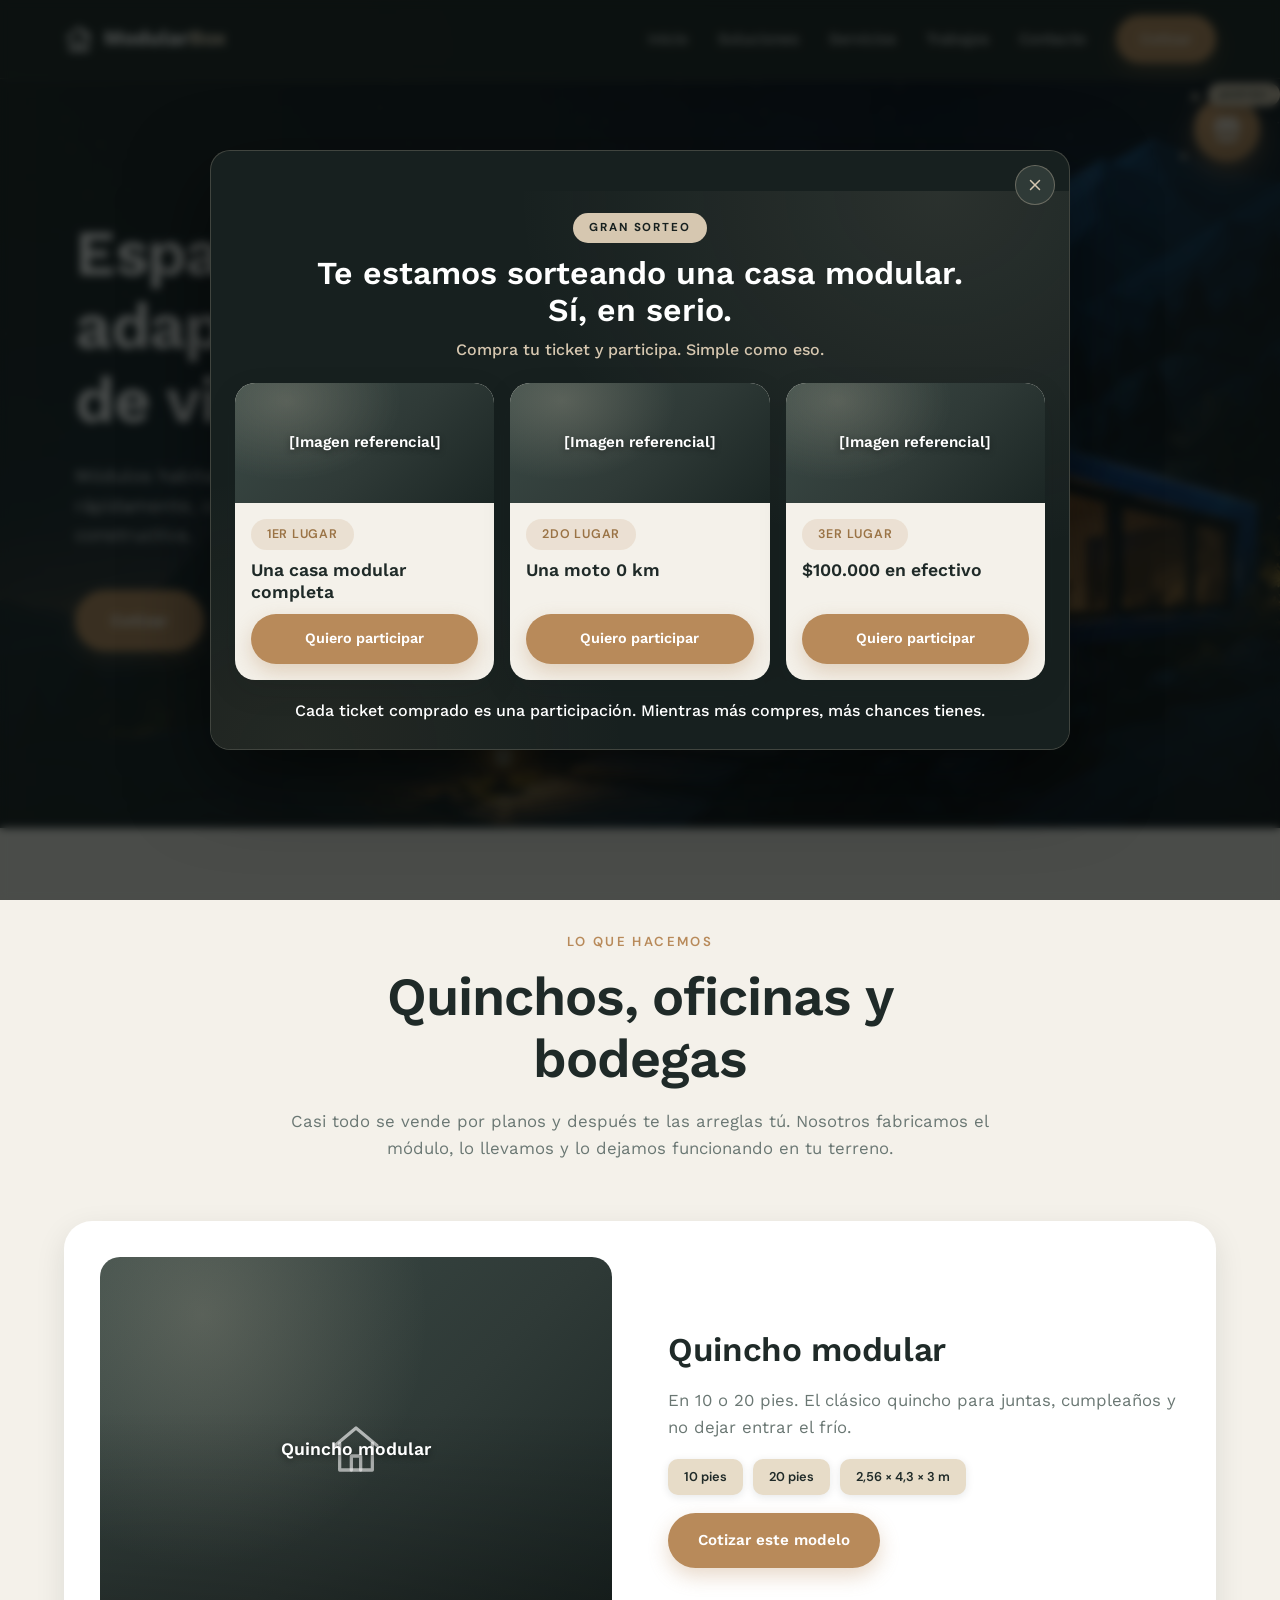
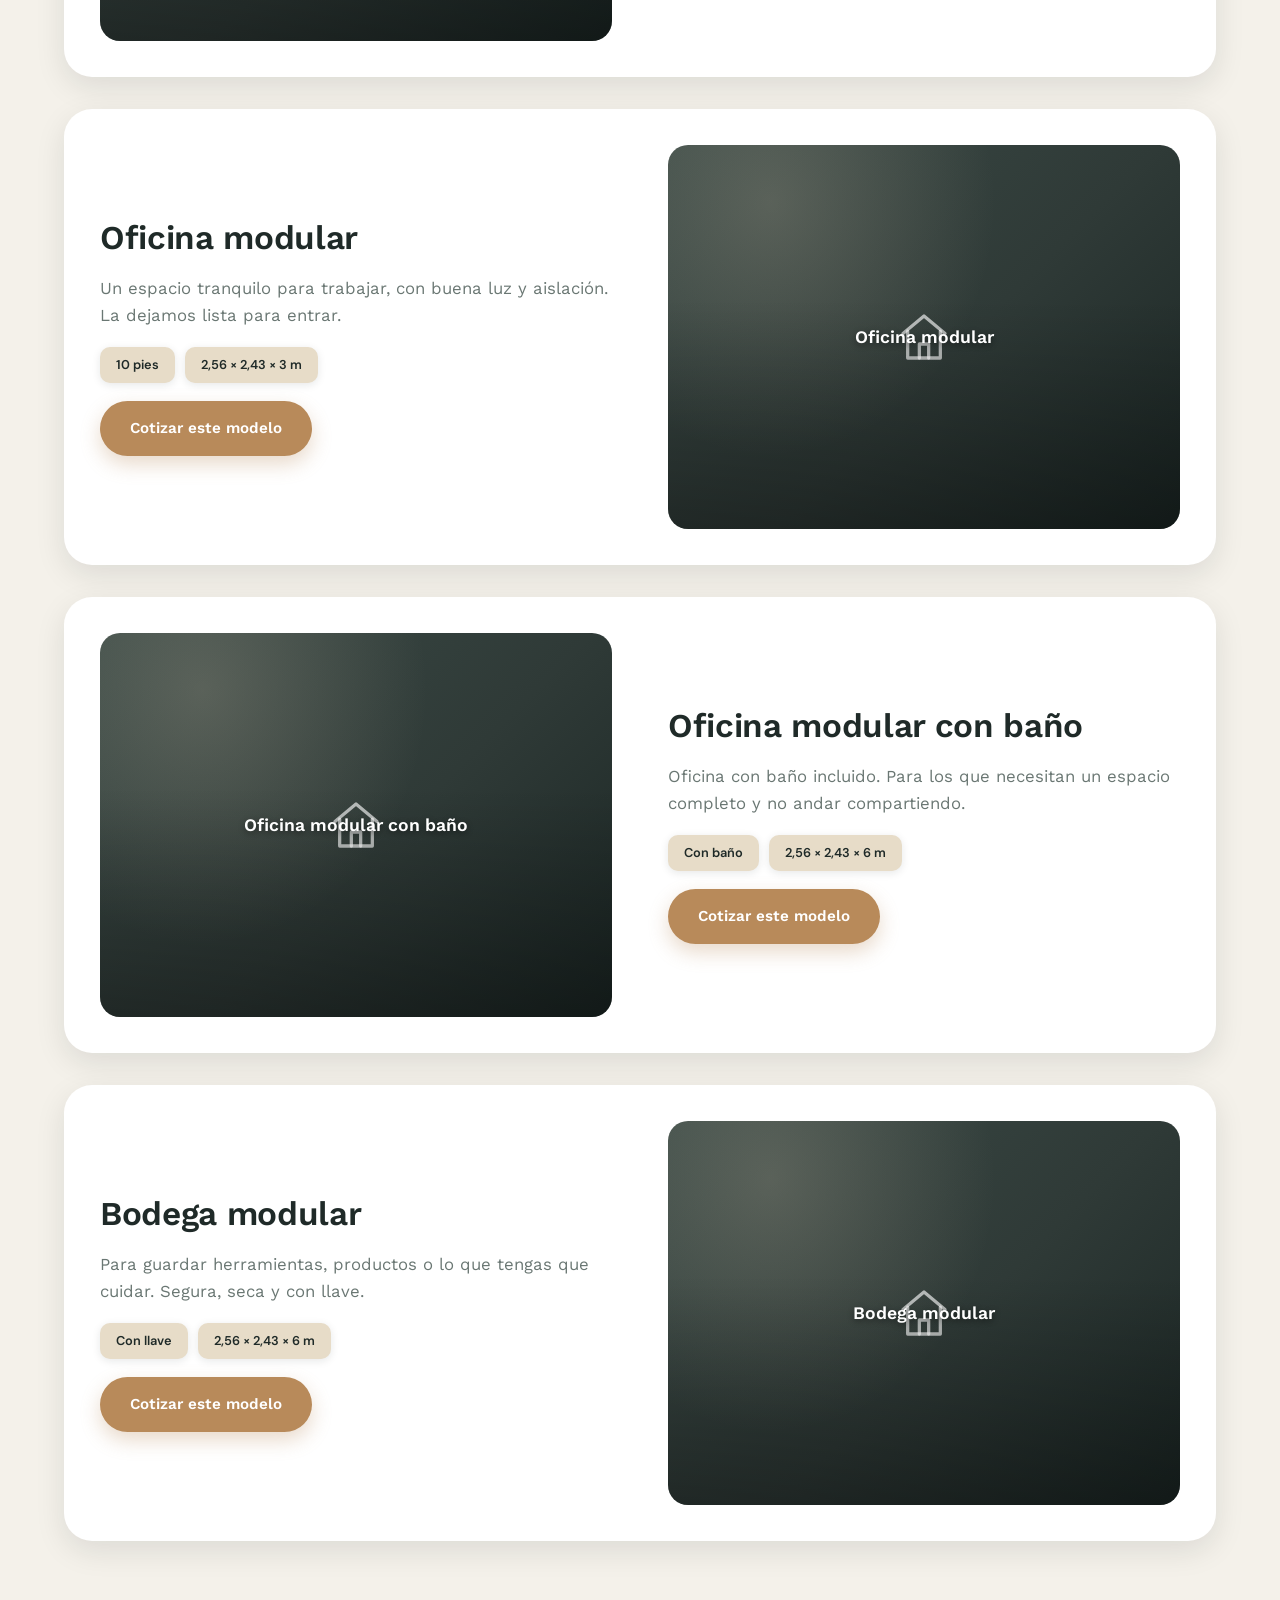
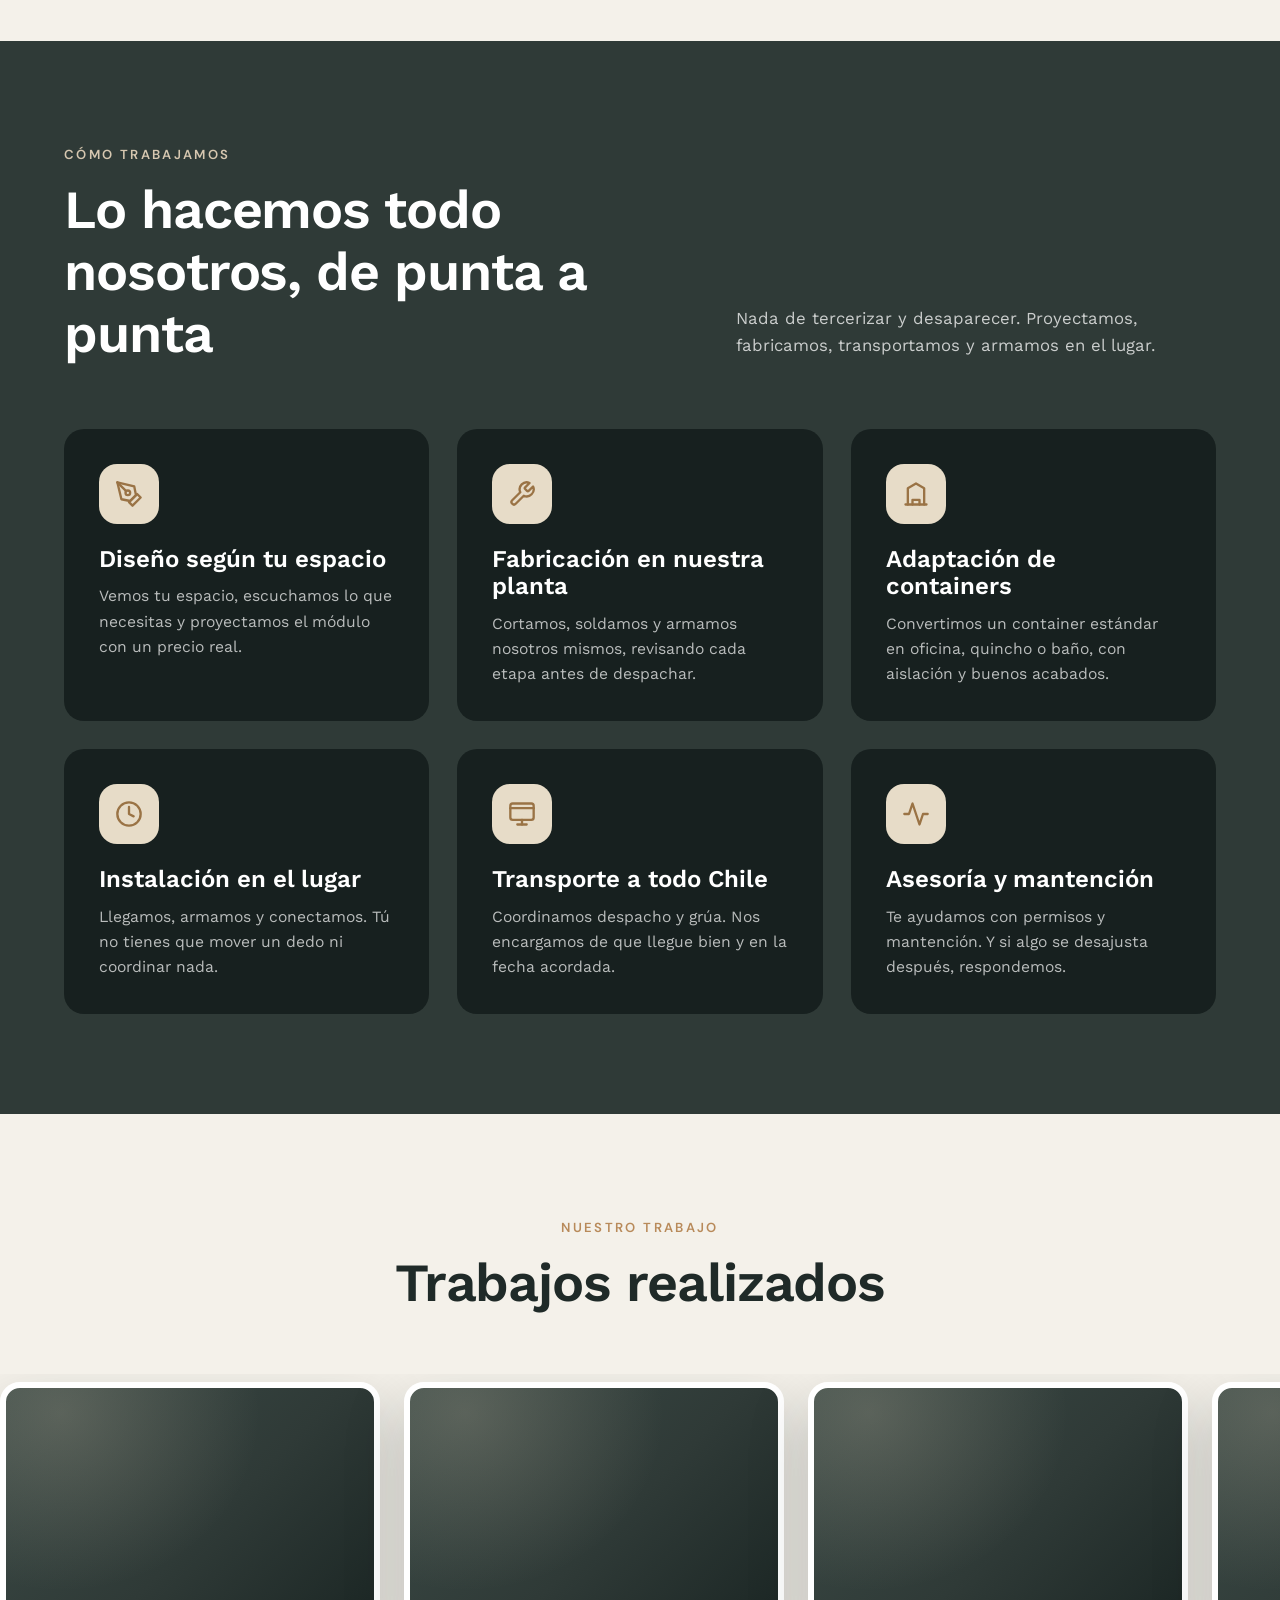
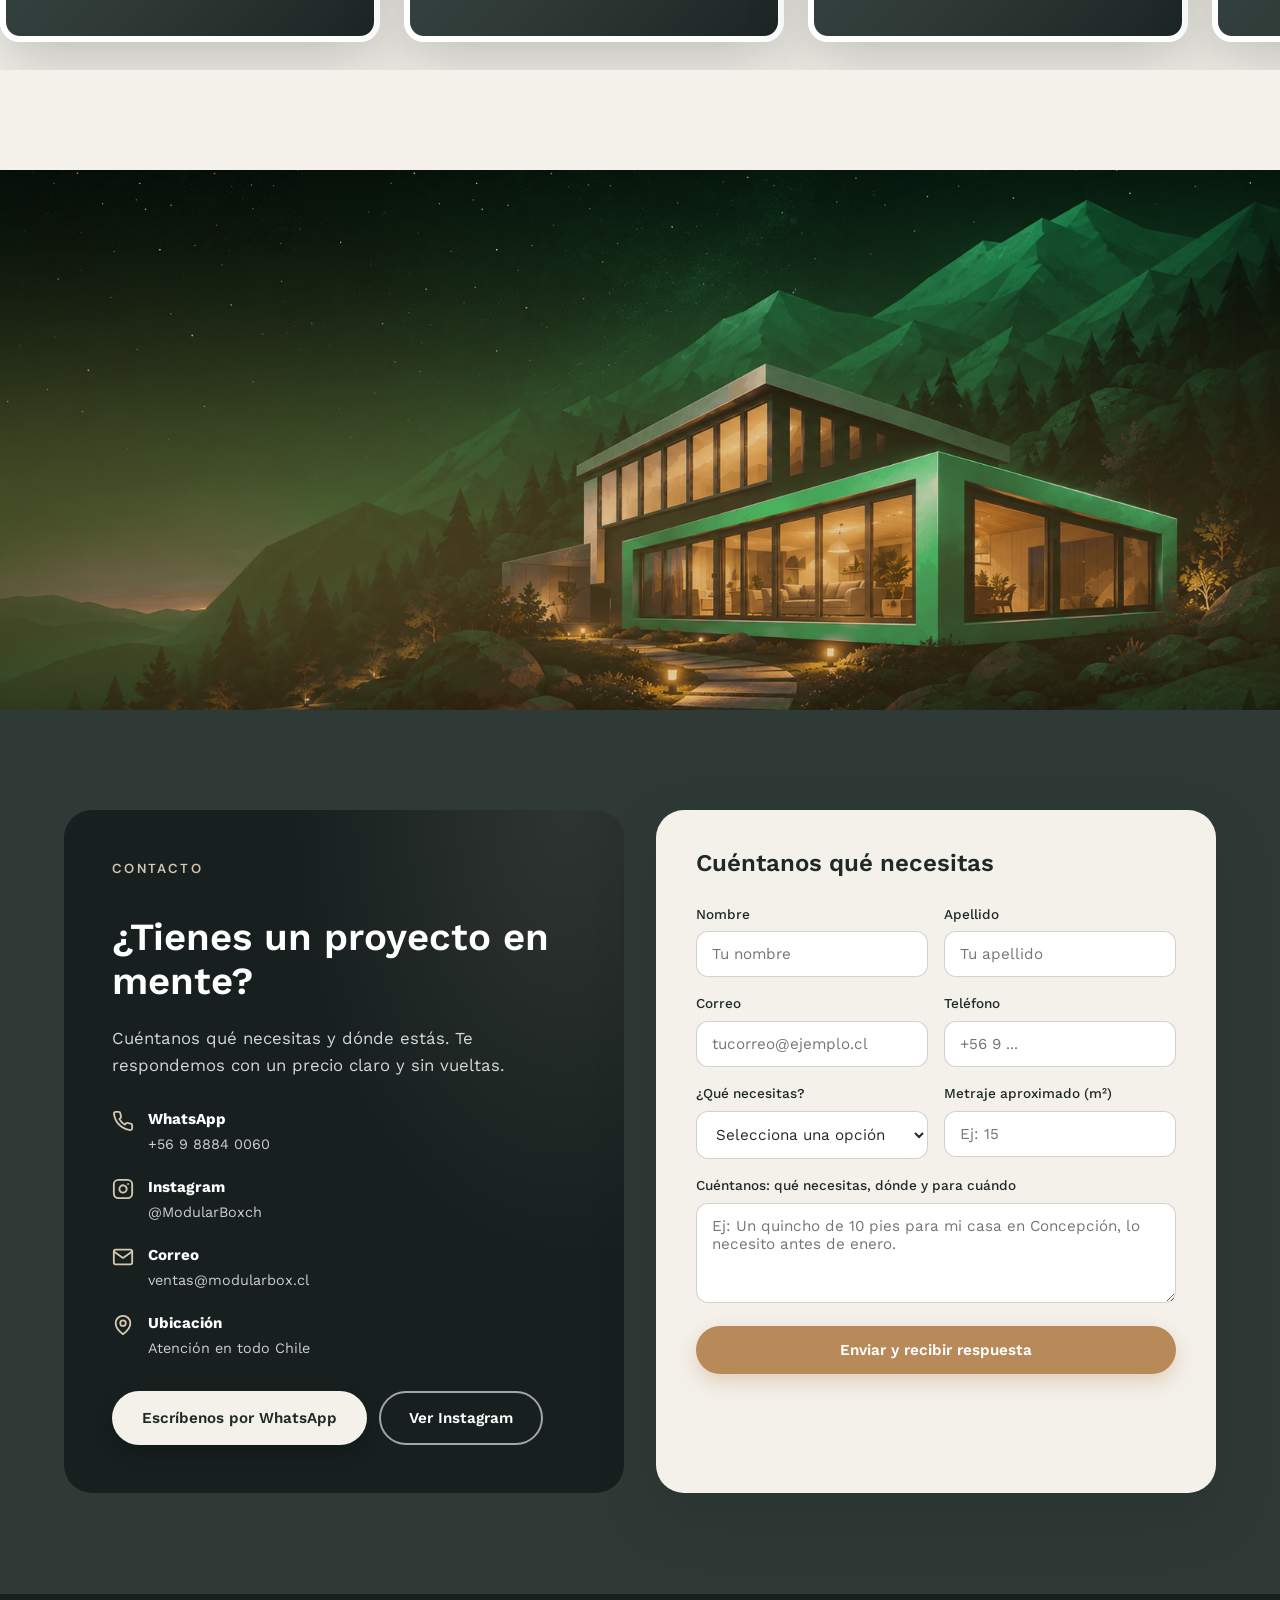
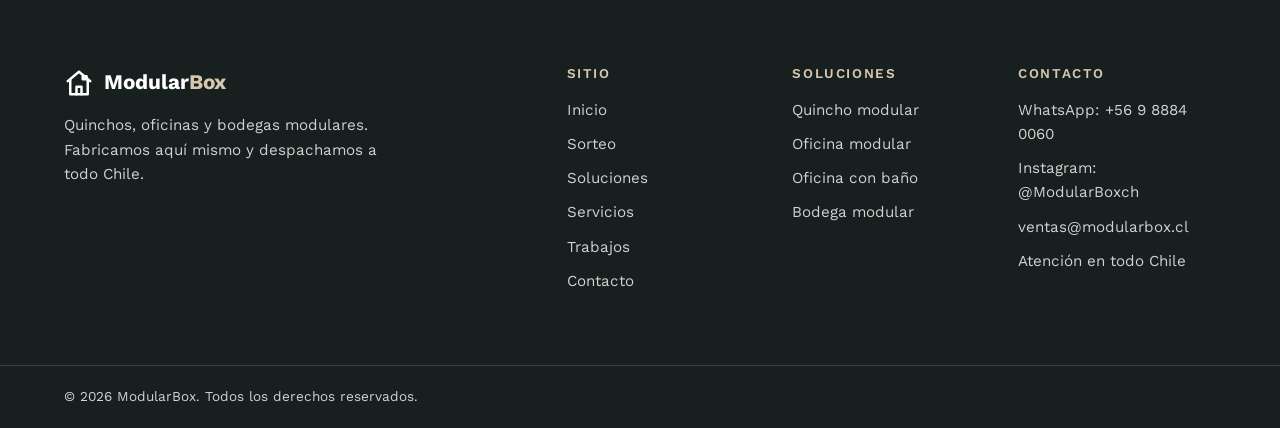
==== index.html @ 07a3d0e4 "Sitio inicial ModularBox: sorteo, cotización y compras con Supabase" ====
<!DOCTYPE html>
<html lang="es">
<head>
  <meta charset="UTF-8" />
  <meta name="viewport" content="width=device-width, initial-scale=1.0" />
  <title>ModularBox | Quinchos, oficinas y containers a tu medida</title>
  <meta name="description" content="Fabricamos quinchos, oficinas, bodegas y containers adaptados en nuestra propia planta. Despacho e instalación en todo Chile. Escríbenos por WhatsApp y te pasamos el precio directo." />
  <meta name="theme-color" content="#17201F" />
  <link rel="preconnect" href="https://fonts.googleapis.com" />
  <link rel="preconnect" href="https://fonts.gstatic.com" crossorigin />
  <link href="https://fonts.googleapis.com/css2?family=Work+Sans:wght@300;400;500;600;700&family=DM+Sans:wght@400;500;600;700&display=swap" rel="stylesheet" />
  <link rel="stylesheet" href="css/styles.css" />
</head>
<body>

  <!-- ===== HEADER ===== -->
  <header class="site-header" id="inicio">
    <div class="container header-inner">
      <a href="#inicio" class="logo">
        <svg class="logo-mark" viewBox="0 0 24 24" fill="none" stroke="currentColor" stroke-width="2" stroke-linecap="round" stroke-linejoin="round" aria-hidden="true">
          <path d="M3 10.5 12 3l9 7.5" />
          <path d="M5 9.5V21h14V9.5" />
          <path d="M10 21v-6h4v6" />
          <rect x="15" y="6.5" width="3" height="2.5" />
        </svg>
        <span>Modular<strong>Box</strong></span>
      </a>

      <nav class="site-nav" id="siteNav" aria-label="Navegación principal">
        <a href="#inicio">Inicio</a>
        <a href="#soluciones">Soluciones</a>
        <a href="#servicios">Servicios</a>
        <a href="#trabajos">Trabajos</a>
        <a href="#contacto">Contacto</a>
        <a href="#contacto" class="btn btn-primary nav-cta">Cotizar</a>
      </nav>

      <button class="nav-toggle" id="navToggle" aria-label="Abrir menú" aria-expanded="false">
        <span></span><span></span><span></span>
      </button>
    </div>
  </header>

  <!-- ===== BURBUJA FLOTANTE DEL SORTEO ===== -->
  <div class="promo-bubble-anim">
    <button type="button" class="promo-bubble promo-open" aria-label="Abrir el sorteo">
      <span class="promo-bubble-halo"></span>
      <span class="promo-bubble-tag">¡SORTEO!</span>
      <svg class="promo-bubble-icon" viewBox="0 0 24 24" fill="none" stroke="currentColor" stroke-width="2" stroke-linecap="round" stroke-linejoin="round" aria-hidden="true">
        <rect x="3" y="8" width="18" height="4" rx="1" />
        <path d="M12 8v13" />
        <path d="M19 12v7a2 2 0 0 1-2 2H7a2 2 0 0 1-2-2v-7" />
        <path d="M7.5 8a2.5 2.5 0 0 1 0-5C11 3 12 8 12 8s1-5 4.5-5a2.5 2.5 0 0 1 0 5" />
      </svg>
      <span class="promo-bubble-spark s1">✦</span>
      <span class="promo-bubble-spark s2">✦</span>
    </button>
  </div>

  <main>

    <!-- ===== HERO ===== -->
    <section class="hero">
      <div class="hero-bg" aria-hidden="true"></div>
      <div class="container hero-content">
        <h1>Espacio que se adapta a tu forma de vivir</h1>
        <p class="hero-sub">Módulos habitacionales diseñados para instalarse rápidamente, con diseño, funcionalidad y calidad constructiva.</p>

        <div class="hero-actions">
          <a href="#contacto" class="btn btn-primary btn-lg">Cotizar</a>
        </div>
      </div>
    </section>

    <!-- ===== PROMOCIÓN (popup) ===== -->
    <div class="promo-modal" id="promoModal" aria-hidden="true">
      <div class="promo-modal-backdrop" data-promo-close></div>
      <div class="promo-modal-box" role="dialog" aria-modal="true" aria-labelledby="promoTitle">
        <button type="button" class="promo-modal-close" id="promoClose" aria-label="Cerrar promoción">
          <svg viewBox="0 0 24 24" fill="none" stroke="currentColor" stroke-width="2" stroke-linecap="round" aria-hidden="true"><path d="M18 6 6 18"/><path d="m6 6 12 12"/></svg>
        </button>

        <section class="promo">
          <div class="container">
            <div class="promo-head">
              <span class="promo-flag">GRAN SORTEO</span>
              <h2 id="promoTitle">Te estamos sorteando una casa modular. Sí, en serio.</h2>
              <p class="promo-text">Compra tu ticket y participa. Simple como eso.</p>
            </div>

            <div class="prize-grid">
              <article class="prize-card">
                <div class="prize-img" data-label="[Imagen referencial]"></div>
                <div class="prize-body">
                  <span class="prize-place">1er Lugar</span>
                  <h3>Una casa modular completa</h3>
                  <a href="participar.html" class="btn btn-primary btn-block">Quiero participar</a>
                </div>
              </article>

              <article class="prize-card">
                <div class="prize-img" data-label="[Imagen referencial]"></div>
                <div class="prize-body">
                  <span class="prize-place">2do Lugar</span>
                  <h3>Una moto 0 km</h3>
                  <a href="participar.html" class="btn btn-primary btn-block">Quiero participar</a>
                </div>
              </article>

              <article class="prize-card">
                <div class="prize-img" data-label="[Imagen referencial]"></div>
                <div class="prize-body">
                  <span class="prize-place">3er Lugar</span>
                  <h3>$100.000 en efectivo</h3>
                  <a href="participar.html" class="btn btn-primary btn-block">Quiero participar</a>
                </div>
              </article>
            </div>

            <div class="promo-cta">
              <p class="promo-note">Cada ticket comprado es una participación. Mientras más compres, más chances tienes.</p>
            </div>
          </div>
        </section>
      </div>
    </div>

    <!-- ===== SOLUCIONES ===== -->
    <section class="section modelos" id="soluciones">
      <div class="container">
        <div class="section-head">
          <span class="section-kicker">Lo que hacemos</span>
          <h2>Quinchos, oficinas y bodegas</h2>
          <p>Casi todo se vende por planos y después te las arreglas tú. Nosotros fabricamos el módulo, lo llevamos y lo dejamos funcionando en tu terreno.</p>
        </div>

        <div class="alt-cards">
          <!-- Solución 1 -->
          <article class="alt-card">
            <div class="alt-card-media ph-img" data-label="Quincho modular"></div>
            <div class="alt-card-body">
              <h3>Quincho modular</h3>
              <p class="alt-card-desc">En 10 o 20 pies. El clásico quincho para juntas, cumpleaños y no dejar entrar el frío.</p>
              <div class="card-labels">
                <span class="pill">10 pies</span>
                <span class="pill">20 pies</span>
                <span class="pill">2,56 × 4,3 × 3 m</span>
              </div>
              <a href="#contacto" class="btn btn-primary">Cotizar este modelo</a>
            </div>
          </article>

          <!-- Solución 2 -->
          <article class="alt-card alt-card-flip">
            <div class="alt-card-media ph-img" data-label="Oficina modular"></div>
            <div class="alt-card-body">
              <h3>Oficina modular</h3>
              <p class="alt-card-desc">Un espacio tranquilo para trabajar, con buena luz y aislación. La dejamos lista para entrar.</p>
              <div class="card-labels">
                <span class="pill">10 pies</span>
                <span class="pill">2,56 × 2,43 × 3 m</span>
              </div>
              <a href="#contacto" class="btn btn-primary">Cotizar este modelo</a>
            </div>
          </article>

          <!-- Solución 3 -->
          <article class="alt-card">
            <div class="alt-card-media ph-img" data-label="Oficina modular con baño"></div>
            <div class="alt-card-body">
              <h3>Oficina modular con baño</h3>
              <p class="alt-card-desc">Oficina con baño incluido. Para los que necesitan un espacio completo y no andar compartiendo.</p>
              <div class="card-labels">
                <span class="pill">Con baño</span>
                <span class="pill">2,56 × 2,43 × 6 m</span>
              </div>
              <a href="#contacto" class="btn btn-primary">Cotizar este modelo</a>
            </div>
          </article>

          <!-- Solución 4 -->
          <article class="alt-card alt-card-flip">
            <div class="alt-card-media ph-img" data-label="Bodega modular"></div>
            <div class="alt-card-body">
              <h3>Bodega modular</h3>
              <p class="alt-card-desc">Para guardar herramientas, productos o lo que tengas que cuidar. Segura, seca y con llave.</p>
              <div class="card-labels">
                <span class="pill">Con llave</span>
                <span class="pill">2,56 × 2,43 × 6 m</span>
              </div>
              <a href="#contacto" class="btn btn-primary">Cotizar este modelo</a>
            </div>
          </article>
        </div>
      </div>
    </section>

    <!-- ===== SERVICIOS ===== -->
    <section class="section servicios" id="servicios">
      <div class="container">
        <div class="section-head split">
          <div>
            <span class="section-kicker">Cómo trabajamos</span>
            <h2>Lo hacemos todo nosotros, de punta a punta</h2>
          </div>
          <p>Nada de tercerizar y desaparecer. Proyectamos, fabricamos, transportamos y armamos en el lugar.</p>
        </div>

        <div class="grid-services">
          <article class="service">
            <div class="service-icon" aria-hidden="true">
              <svg viewBox="0 0 24 24" fill="none" stroke="currentColor" stroke-width="2" stroke-linecap="round" stroke-linejoin="round"><path d="M12 19l7-7 3 3-7 7-3-3z"/><path d="M18 13l-1.5-7.5L2 2l3.5 14.5L13 18l5-5z"/><path d="M2 2l7.586 7.586"/><circle cx="11" cy="11" r="2"/></svg>
            </div>
            <h3>Diseño según tu espacio</h3>
            <p>Vemos tu espacio, escuchamos lo que necesitas y proyectamos el módulo con un precio real.</p>
          </article>

          <article class="service">
            <div class="service-icon" aria-hidden="true">
              <svg viewBox="0 0 24 24" fill="none" stroke="currentColor" stroke-width="2" stroke-linecap="round" stroke-linejoin="round"><path d="M14.7 6.3a1 1 0 0 0 0 1.4l1.6 1.6a1 1 0 0 0 1.4 0l3.77-3.77a6 6 0 0 1-7.94 7.94l-6.91 6.91a2.12 2.12 0 0 1-3-3l6.91-6.91a6 6 0 0 1 7.94-7.94l-3.76 3.76z"/></svg>
            </div>
            <h3>Fabricación en nuestra planta</h3>
            <p>Cortamos, soldamos y armamos nosotros mismos, revisando cada etapa antes de despachar.</p>
          </article>

          <article class="service">
            <div class="service-icon" aria-hidden="true">
              <svg viewBox="0 0 24 24" fill="none" stroke="currentColor" stroke-width="2" stroke-linecap="round" stroke-linejoin="round"><path d="M3 21h18"/><path d="M5 21V7l7-4 7 4v14"/><path d="M9 21v-4h6v4"/></svg>
            </div>
            <h3>Adaptación de containers</h3>
            <p>Convertimos un container estándar en oficina, quincho o baño, con aislación y buenos acabados.</p>
          </article>

          <article class="service">
            <div class="service-icon" aria-hidden="true">
              <svg viewBox="0 0 24 24" fill="none" stroke="currentColor" stroke-width="2" stroke-linecap="round" stroke-linejoin="round"><circle cx="12" cy="12" r="10"/><path d="M12 6v6l4 2"/></svg>
            </div>
            <h3>Instalación en el lugar</h3>
            <p>Llegamos, armamos y conectamos. Tú no tienes que mover un dedo ni coordinar nada.</p>
          </article>

          <article class="service">
            <div class="service-icon" aria-hidden="true">
              <svg viewBox="0 0 24 24" fill="none" stroke="currentColor" stroke-width="2" stroke-linecap="round" stroke-linejoin="round"><rect x="2" y="3" width="20" height="14" rx="2"/><path d="M8 21h8"/><path d="M12 17v4"/><path d="M2 7h20"/></svg>
            </div>
            <h3>Transporte a todo Chile</h3>
            <p>Coordinamos despacho y grúa. Nos encargamos de que llegue bien y en la fecha acordada.</p>
          </article>

          <article class="service">
            <div class="service-icon" aria-hidden="true">
              <svg viewBox="0 0 24 24" fill="none" stroke="currentColor" stroke-width="2" stroke-linecap="round" stroke-linejoin="round"><path d="M22 12h-4l-3 9L9 3l-3 9H2"/></svg>
            </div>
            <h3>Asesoría y mantención</h3>
            <p>Te ayudamos con permisos y mantención. Y si algo se desajusta después, respondemos.</p>
          </article>
        </div>
      </div>
    </section>

    <!-- ===== TRABAJOS REALIZADOS ===== -->
    <section class="section trabajos" id="trabajos">
      <div class="container">
        <div class="section-head">
          <span class="section-kicker">Nuestro trabajo</span>
          <h2>Trabajos realizados</h2>
        </div>
      </div>

      <!-- Para poner fotos reales: agrega tus imágenes en img/trabajos/ con esos nombres (trabajo-1.jpg, trabajo-2.jpg, etc.).
           Mientras no existan, las tarjetas se verán en verde. -->
      <div class="trabajos-track">
        <div class="trabajos-group">
          <div class="trabajo-slide" style="--img: url('../img/trabajos/trabajo-1.jpg');"></div>
          <div class="trabajo-slide" style="--img: url('../img/trabajos/trabajo-2.jpg');"></div>
          <div class="trabajo-slide" style="--img: url('../img/trabajos/trabajo-3.jpg');"></div>
          <div class="trabajo-slide" style="--img: url('../img/trabajos/trabajo-4.jpg');"></div>
          <div class="trabajo-slide" style="--img: url('../img/trabajos/trabajo-5.jpg');"></div>
          <div class="trabajo-slide" style="--img: url('../img/trabajos/trabajo-6.jpg');"></div>
        </div>
        <div class="trabajos-group" aria-hidden="true">
          <div class="trabajo-slide" style="--img: url('../img/trabajos/trabajo-1.jpg');"></div>
          <div class="trabajo-slide" style="--img: url('../img/trabajos/trabajo-2.jpg');"></div>
          <div class="trabajo-slide" style="--img: url('../img/trabajos/trabajo-3.jpg');"></div>
          <div class="trabajo-slide" style="--img: url('../img/trabajos/trabajo-4.jpg');"></div>
          <div class="trabajo-slide" style="--img: url('../img/trabajos/trabajo-5.jpg');"></div>
          <div class="trabajo-slide" style="--img: url('../img/trabajos/trabajo-6.jpg');"></div>
        </div>
      </div>
    </section>

    <!-- ===== IMAGEN A TODO LO ANCHO ===== -->
    <section class="img-break" aria-label="Trabajo ModularBox en terreno"></section>

    <!-- ===== CONTACTO / COTIZACIÓN ===== -->
    <section class="section contacto" id="contacto">
      <div class="container contacto-grid">
        <div class="contacto-card">
          <span class="section-kicker kicker-light">Contacto</span>
          <h2>¿Tienes un proyecto en mente?</h2>
          <p class="contacto-text">Cuéntanos qué necesitas y dónde estás. Te respondemos con un precio claro y sin vueltas.</p>

          <ul class="contacto-list">
            <li>
              <svg viewBox="0 0 24 24" fill="none" stroke="currentColor" stroke-width="2" stroke-linecap="round" stroke-linejoin="round"><path d="M22 16.92v3a2 2 0 0 1-2.18 2 19.79 19.79 0 0 1-8.63-3.07 19.5 19.5 0 0 1-6-6 19.79 19.79 0 0 1-3.07-8.67A2 2 0 0 1 4.11 2h3a2 2 0 0 1 2 1.72c.127.96.361 1.903.7 2.81a2 2 0 0 1-.45 2.11L8.09 9.91a16 16 0 0 0 6 6l1.27-1.27a2 2 0 0 1 2.11-.45c.907.339 1.85.573 2.81.7A2 2 0 0 1 22 16.92z"/></svg>
              <div><strong>WhatsApp</strong><span>+56 9 8884 0060</span></div>
            </li>
            <li>
              <svg viewBox="0 0 24 24" fill="none" stroke="currentColor" stroke-width="2" stroke-linecap="round" stroke-linejoin="round"><rect x="2" y="2" width="20" height="20" rx="5"/><path d="M16 11.37A4 4 0 1 1 12.63 8 4 4 0 0 1 16 11.37z"/><path d="M17.5 6.5h.01"/></svg>
              <div><strong>Instagram</strong><span>@ModularBoxch</span></div>
            </li>
            <li>
              <svg viewBox="0 0 24 24" fill="none" stroke="currentColor" stroke-width="2" stroke-linecap="round" stroke-linejoin="round"><path d="M4 4h16c1.1 0 2 .9 2 2v12c0 1.1-.9 2-2 2H4c-1.1 0-2-.9-2-2V6c0-1.1.9-2 2-2z"/><path d="m22 6-10 7L2 6"/></svg>
              <div><strong>Correo</strong><span>ventas@modularbox.cl</span></div>
            </li>
            <li>
              <svg viewBox="0 0 24 24" fill="none" stroke="currentColor" stroke-width="2" stroke-linecap="round" stroke-linejoin="round"><path d="M20 10c0 6-8 12-8 12s-8-6-8-12a8 8 0 0 1 16 0z"/><circle cx="12" cy="10" r="3"/></svg>
              <div><strong>Ubicación</strong><span>Atención en todo Chile</span></div>
            </li>
          </ul>

          <div class="contacto-actions">
            <a href="https://wa.me/56988840060" target="_blank" rel="noopener" class="btn btn-white">
              Escríbenos por WhatsApp
            </a>
            <a href="https://www.instagram.com/ModularBoxch" target="_blank" rel="noopener" class="btn btn-white-outline">
              Ver Instagram
            </a>
          </div>
        </div>

        <form class="contacto-form" id="quoteForm" novalidate>
          <h3>Cuéntanos qué necesitas</h3>
          <div class="form-row">
            <div class="form-field">
              <label for="fNombre">Nombre</label>
              <input type="text" id="fNombre" name="nombre" required placeholder="Tu nombre" />
            </div>
            <div class="form-field">
              <label for="fApellido">Apellido</label>
              <input type="text" id="fApellido" name="apellido" placeholder="Tu apellido" />
            </div>
          </div>
          <div class="form-row">
            <div class="form-field">
              <label for="fCorreo">Correo</label>
              <input type="email" id="fCorreo" name="correo" required placeholder="tucorreo@ejemplo.cl" />
            </div>
            <div class="form-field">
              <label for="fTelefono">Teléfono</label>
              <input type="tel" id="fTelefono" name="telefono" placeholder="+56 9 ..." />
            </div>
          </div>
          <div class="form-row">
            <div class="form-field">
              <label for="fTipo">¿Qué necesitas?</label>
              <select id="fTipo" name="tipo">
                <option value="">Selecciona una opción</option>
                <option>Quincho modular</option>
                <option>Oficina modular</option>
                <option>Oficina modular con baño</option>
                <option>Bodega modular</option>
                <option>Otro</option>
              </select>
            </div>
            <div class="form-field">
              <label for="fMetros">Metraje aproximado (m²)</label>
              <input type="number" id="fMetros" name="metros" min="5" max="1000" placeholder="Ej: 15" />
            </div>
          </div>
          <div class="form-field">
            <label for="fMensaje">Cuéntanos: qué necesitas, dónde y para cuándo</label>
            <textarea id="fMensaje" name="mensaje" rows="4" placeholder="Ej: Un quincho de 10 pies para mi casa en Concepción, lo necesito antes de enero."></textarea>
          </div>
          <button type="submit" class="btn btn-primary btn-block">Enviar y recibir respuesta</button>
          <p class="form-note" id="formStatus" role="status" hidden></p>
        </form>
      </div>
    </section>

  </main>

  <!-- ===== BOLETA DE PARTICIPACIÓN ===== -->
  <div class="boleta-overlay" id="boletaOverlay" hidden>
    <div class="boleta" id="boletaPrint">
      <div class="boleta-head">
        <span class="boleta-logo">Modular<strong>Box</strong></span>
        <span class="boleta-tipo">Boleta de participación</span>
      </div>
      <p class="boleta-sorteo">Gran Sorteo · Casa modular + moto 0 km + $100.000</p>
      <div class="boleta-folio">Folio: <strong id="bFolio">—</strong></div>
      <table class="boleta-tabla">
        <tbody>
          <tr><th>Fecha</th><td id="bFecha"></td></tr>
          <tr><th>Comprador</th><td id="bNombre"></td></tr>
          <tr><th>Correo</th><td id="bCorreo"></td></tr>
          <tr><th>Teléfono</th><td id="bTelefono"></td></tr>
          <tr><th>Detalle</th><td id="bDetalle"></td></tr>
          <tr><th>Total</th><td id="bTotal" class="b-total"></td></tr>
          <tr><th>Ref. de pago</th><td id="bReferencia"></td></tr>
        </tbody>
      </table>
      <p class="boleta-nota">Guarda esta boleta. El folio es tu comprobante para participar en el sorteo. Solo es válida si el pago aparece confirmado.</p>
    </div>
    <div class="boleta-actions">
      <button type="button" class="btn btn-primary" id="printBoleta">Imprimir / guardar PDF</button>
      <button type="button" class="btn btn-outline" id="closeBoleta">Cerrar</button>
    </div>
  </div>

  <!-- ===== FOOTER ===== -->
  <footer class="site-footer">
    <div class="container footer-inner">
      <div class="footer-brand">
        <a href="#inicio" class="logo">
          <svg class="logo-mark" viewBox="0 0 24 24" fill="none" stroke="currentColor" stroke-width="2" stroke-linecap="round" stroke-linejoin="round" aria-hidden="true">
            <path d="M3 10.5 12 3l9 7.5" />
            <path d="M5 9.5V21h14V9.5" />
            <path d="M10 21v-6h4v6" />
            <rect x="15" y="6.5" width="3" height="2.5" />
          </svg>
          <span>Modular<strong>Box</strong></span>
        </a>
        <p>Quinchos, oficinas y bodegas modulares. Fabricamos aquí mismo y despachamos a todo Chile.</p>
      </div>
      <nav class="footer-links" aria-label="Enlaces del sitio">
        <div class="footer-col">
          <h4>Sitio</h4>
          <a href="#inicio">Inicio</a>
          <a href="#" class="promo-open">Sorteo</a>
          <a href="#soluciones">Soluciones</a>
          <a href="#servicios">Servicios</a>
          <a href="#trabajos">Trabajos</a>
          <a href="#contacto">Contacto</a>
        </div>
        <div class="footer-col">
          <h4>Soluciones</h4>
          <a href="#soluciones">Quincho modular</a>
          <a href="#soluciones">Oficina modular</a>
          <a href="#soluciones">Oficina con baño</a>
          <a href="#soluciones">Bodega modular</a>
        </div>
        <div class="footer-col">
          <h4>Contacto</h4>
          <a href="https://wa.me/56988840060" target="_blank" rel="noopener">WhatsApp: +56 9 8884 0060</a>
          <a href="https://www.instagram.com/ModularBoxch" target="_blank" rel="noopener">Instagram: @ModularBoxch</a>
          <a href="mailto:ventas@modularbox.cl">ventas@modularbox.cl</a>
          <span>Atención en todo Chile</span>
        </div>
      </nav>
    </div>
    <div class="footer-bottom">
      <div class="container">
        <p>&copy; 2026 ModularBox. Todos los derechos reservados.</p>
      </div>
    </div>
  </footer>

  <script src="js/main.js"></script>
</body>
</html>
---- css/styles.css ----
/* ==========================================================================
   ModularBox - Paleta arquitectónica
   #17201F fondo principal / navbar
   #2F3A37 secciones secundarias
   #D6C7B0 beige arquitectónico
   #F4F1EA fondos claros
   #B88A5A botones / acentos
   #FFFFFF texto sobre fondos oscuros
   Tipografías: Work Sans (textos) + DM Sans (labels)
   ========================================================================== */

:root {
  --bg-dark: #17201F;       /* Fondo principal / navbar */
  --bg-section: #2F3A37;    /* Secciones secundarias */
  --beige: #D6C7B0;         /* Beige arquitectónico */
  --beige-soft: #E7DCC8;    /* Tono beige suave para pills y labels */
  --bg-light: #F4F1EA;      /* Fondos claros */
  --accent: #B88A5A;        /* Botones / acentos */
  --accent-deep: #9A7345;   /* Hover del accent */
  --white: #FFFFFF;         /* Texto sobre fondos oscuros */
  --ink: #1F2A28;           /* Texto sobre fondos claros */
  --muted: #6A7773;         /* Texto secundario sobre fondos claros */

  --font: "Work Sans", "Segoe UI", system-ui, -apple-system, Arial, sans-serif;
  --font-label: "DM Sans", "Segoe UI", system-ui, -apple-system, Arial, sans-serif;

  --radius: 20px;
  --radius-lg: 32px;
  --shadow: 0 10px 30px rgba(23, 32, 31, .10);
  --shadow-lg: 0 24px 60px rgba(23, 32, 31, .22);

  --container: 1200px;
}

* { margin: 0; padding: 0; box-sizing: border-box; }

html { scroll-behavior: smooth; }

body {
  font-family: var(--font);
  color: var(--white);
  background: var(--bg-dark);
  line-height: 1.6;
  -webkit-font-smoothing: antialiased;
}

img { max-width: 100%; display: block; }

a { color: inherit; text-decoration: none; }

h1, h2, h3, h4 { font-family: var(--font); font-weight: 600; line-height: 1.15; color: var(--white); }

ul { list-style: none; }

.container {
  width: 100%;
  max-width: var(--container);
  margin: 0 auto;
  padding: 0 24px;
}

.section { padding: 100px 0; }

.section-head { text-align: center; max-width: 720px; margin: 0 auto 60px; }
.section-kicker {
  display: inline-block;
  text-transform: uppercase;
  letter-spacing: .18em;
  font-family: var(--font-label);
  font-size: .82rem;
  font-weight: 600;
  color: var(--accent);
  margin-bottom: 14px;
}
.section-head h2 { font-size: clamp(2rem, 4.2vw, 3.4rem); letter-spacing: -.02em; margin-bottom: 18px; }
.section-head p { color: var(--muted); font-size: 1.05rem; }

.section-head.split {
  text-align: left;
  max-width: var(--container);
  display: grid;
  grid-template-columns: 1.3fr 1fr;
  gap: 48px;
  align-items: end;
  margin: 0 auto 64px;
}
.section-head.split .section-kicker { margin-bottom: 14px; }
.section-head.split h2 { margin-bottom: 0; }
.section-head.split p { margin-bottom: 6px; }

.kicker-light { color: var(--beige); }

/* ==========================================================================
   Botones
   ========================================================================== */

.btn {
  display: inline-flex;
  align-items: center;
  justify-content: center;
  gap: 8px;
  padding: 13px 28px;
  border-radius: 999px;
  font-family: var(--font);
  font-weight: 600;
  font-size: .95rem;
  border: 2px solid transparent;
  cursor: pointer;
  transition: transform .15s ease, box-shadow .15s ease, background .15s ease, color .15s ease;
}
.btn:hover { transform: translateY(-2px); }

.btn-primary { background: var(--accent); color: var(--white); box-shadow: 0 8px 20px rgba(184, 138, 90, .32); }
.btn-primary:hover { background: var(--accent-deep); }

.btn-outline { background: transparent; color: var(--beige); border-color: var(--beige); }
.btn-outline:hover { background: var(--beige); color: var(--bg-dark); }

.btn-dark { background: var(--bg-section); color: var(--white); }
.btn-dark:hover { background: var(--bg-dark); }

.btn-white { background: var(--bg-light); color: var(--ink); box-shadow: 0 8px 20px rgba(0, 0, 0, .20); }
.btn-white:hover { background: var(--beige); color: var(--bg-dark); }

.btn-instagram { border-color: var(--beige); color: var(--beige); background: transparent; }
.btn-instagram:hover { border-color: var(--beige); background: var(--beige); color: var(--bg-dark); }

.btn-whatsapp { background: #25d366; color: var(--white); box-shadow: 0 6px 18px rgba(37, 211, 102, .35); }
.btn-whatsapp:hover { background: #1eb955; }

.btn-lg { padding: 16px 34px; font-size: 1rem; }
.btn-block { width: 100%; }

/* ==========================================================================
   Header
   ========================================================================== */

.site-header {
  position: fixed;
  top: 0; left: 0; right: 0;
  z-index: 100;
  background: rgba(23, 32, 31, .92);
  backdrop-filter: blur(10px);
  border-bottom: 1px solid rgba(214, 199, 176, .16);
}

.header-inner { display: flex; align-items: center; justify-content: space-between; height: 78px; }

.logo { display: inline-flex; align-items: center; gap: 10px; color: var(--white); font-size: 1.3rem; font-weight: 700; }
.logo strong { color: var(--beige); }
.logo-mark { width: 30px; height: 30px; }

.site-nav { display: flex; align-items: center; gap: 30px; }
.site-nav a { color: rgba(255, 255, 255, .86); font-size: .95rem; font-weight: 500; transition: opacity .15s ease; }
.site-nav a:hover { opacity: .7; }

.nav-cta { padding: 10px 22px; }

.nav-toggle {
  display: none;
  flex-direction: column;
  gap: 5px;
  background: none;
  border: 0;
  cursor: pointer;
  padding: 6px;
}
.nav-toggle span { width: 24px; height: 2px; background: var(--white); border-radius: 2px; transition: transform .2s ease, opacity .2s ease; }
.nav-toggle[aria-expanded="true"] span:nth-child(1) { transform: translateY(7px) rotate(45deg); }
.nav-toggle[aria-expanded="true"] span:nth-child(2) { opacity: 0; }
.nav-toggle[aria-expanded="true"] span:nth-child(3) { transform: translateY(-7px) rotate(-45deg); }

/* ==========================================================================
   Hero
   ========================================================================== */

.hero {
  position: relative;
  min-height: 92vh;
  display: flex;
  align-items: center;
  color: var(--white);
  padding: 140px 0 100px;
  overflow: hidden;
}

.hero-bg {
  position: absolute;
  inset: 0;
  background: url("../img/hero-bg.png") no-repeat center center / cover;
}
.hero-bg::after {
  content: "";
  position: absolute;
  inset: 0;
  background: linear-gradient(90deg, rgba(23, 32, 31, .78) 0%, rgba(23, 32, 31, .52) 38%, rgba(23, 32, 31, .10) 72%, rgba(23, 32, 31, .42) 100%);
}

.hero-content {
  position: relative;
  z-index: 1;
  max-width: 640px;
  text-align: left;
  margin-left: clamp(16px, 4vw, 64px);
}

.hero h1 {
  font-size: clamp(2.4rem, 5vw, 4.3rem);
  letter-spacing: -.025em;
  margin-bottom: 24px;
  color: var(--white);
}

.hero-sub { font-size: 1.15rem; color: rgba(255, 255, 255, .9); max-width: 520px; margin-bottom: 40px; }

.hero-actions { display: flex; gap: 16px; flex-wrap: wrap; }

/* ==========================================================================
   Promoción (sorteo)
   ========================================================================== */

.promo {
  padding: 22px 0 26px;
  background:
    radial-gradient(90% 120% at 85% 0%, rgba(214, 199, 176, .10), transparent 55%),
    radial-gradient(70% 90% at 10% 100%, rgba(184, 138, 90, .08), transparent 55%),
    var(--bg-dark);
}

.promo-head { text-align: center; max-width: 680px; margin: 0 auto 20px; }

.promo-flag {
  display: inline-block;
  background: var(--beige);
  color: var(--bg-dark);
  font-family: var(--font-label);
  font-size: .72rem;
  font-weight: 700;
  letter-spacing: .16em;
  padding: 6px 16px;
  border-radius: 999px;
  margin-bottom: 12px;
}

.promo-head h2 { color: var(--white); font-size: clamp(1.5rem, 2.8vw, 2rem); line-height: 1.15; margin-bottom: 8px; }
.promo-text { color: var(--beige); font-size: 1rem; font-weight: 500; }

/* --- Tarjetas de premios --- */

.prize-grid { display: grid; grid-template-columns: repeat(3, 1fr); gap: 16px; }

.prize-card {
  background: var(--bg-light);
  border-radius: var(--radius);
  overflow: hidden;
  box-shadow: var(--shadow);
  transition: transform .2s ease, box-shadow .2s ease;
  display: flex;
  flex-direction: column;
}
.prize-card:hover { transform: translateY(-6px); box-shadow: var(--shadow-lg); }

.prize-img {
  position: relative;
  height: 120px;
  background:
    radial-gradient(80% 120% at 20% 15%, rgba(214, 199, 176, .22), transparent 55%),
    linear-gradient(135deg, #3B4A46 0%, #2F3A37 55%, #1B2624 100%);
}
.prize-img::after {
  content: attr(data-label);
  position: absolute;
  inset: 0;
  display: flex;
  align-items: center;
  justify-content: center;
  color: var(--white);
  font-weight: 600;
  font-size: .95rem;
  text-align: center;
  padding: 16px;
  text-shadow: 0 2px 6px rgba(0, 0, 0, .45);
}

.prize-body { padding: 16px; display: flex; flex-direction: column; gap: 10px; flex: 1; }

.prize-place {
  align-self: flex-start;
  background: rgba(184, 138, 90, .16);
  color: var(--accent-deep);
  font-family: var(--font-label);
  font-weight: 600;
  font-size: .78rem;
  letter-spacing: .06em;
  text-transform: uppercase;
  padding: 6px 16px;
  border-radius: 999px;
}

.prize-body h3 { color: var(--ink); font-size: 1.1rem; line-height: 1.25; flex: 1; }

.promo .btn { padding: 11px 20px; font-size: .9rem; }

/* --- CTA de la promoción --- */

.promo-cta { text-align: center; margin-top: 18px; }

.promo-note {
  color: var(--white);
  font-size: 1rem;
  font-weight: 500;
  margin-bottom: 0;
}

.promo-countdown { display: flex; gap: 14px; justify-content: center; }
.promo-countdown div {
  background: rgba(255, 255, 255, .08);
  border: 1px solid rgba(214, 199, 176, .25);
  color: var(--white);
  border-radius: 16px;
  padding: 12px 16px;
  min-width: 72px;
  text-align: center;
}
.promo-countdown span { display: block; font-size: 1.45rem; font-weight: 700; color: var(--beige); line-height: 1.1; }
.promo-countdown small { font-size: .68rem; text-transform: uppercase; letter-spacing: .1em; color: rgba(255, 255, 255, .72); }

.ticket-options {
  display: flex;
  gap: 16px;
  justify-content: center;
  flex-wrap: wrap;
  margin-top: 30px;
}

.ticket-option {
  display: inline-flex;
  flex-direction: column;
  align-items: center;
  gap: 4px;
  min-width: 190px;
  padding: 20px 34px;
  border-radius: var(--radius);
  background: var(--bg-light);
  color: var(--ink);
  box-shadow: var(--shadow);
  transition: transform .15s ease, box-shadow .15s ease;
}
.ticket-option:hover { transform: translateY(-3px); box-shadow: var(--shadow-lg); }
.ticket-option strong { font-size: 1.05rem; }
.ticket-option span { font-size: 1.5rem; font-weight: 700; color: var(--accent-deep); }
.ticket-option small { font-size: .78rem; color: var(--muted); }
.ticket-option.is-featured {
  background: var(--beige);
  border: 2px solid var(--accent);
}
.ticket-option.is-featured small { color: var(--bg-dark); opacity: .85; }

.promo-pay {
  margin-top: 24px;
  color: rgba(255, 255, 255, .72);
  font-size: .85rem;
  display: flex;
  align-items: center;
  justify-content: center;
  gap: 10px;
  flex-wrap: wrap;
}
.promo-pay span {
  background: rgba(255, 255, 255, .1);
  border: 1px solid rgba(214, 199, 176, .25);
  border-radius: 999px;
  padding: 5px 14px;
  font-size: .8rem;
  color: var(--white);
  letter-spacing: .03em;
}

/* --- Registro de compra --- */

.buy-registro {
  max-width: 640px;
  margin: 34px auto 0;
  text-align: left;
  background: rgba(255, 255, 255, .06);
  border: 1px solid rgba(214, 199, 176, .22);
  border-radius: var(--radius);
  padding: 0 26px;
}
.buy-registro summary {
  cursor: pointer;
  list-style: none;
  padding: 18px 0;
  font-weight: 600;
  color: var(--white);
  text-align: center;
  font-size: .95rem;
}
.buy-registro summary::-webkit-details-marker { display: none; }
.buy-registro summary::before { content: "▼ "; color: var(--beige); }
.buy-registro[open] summary::before { content: "▲ "; }
.buy-form { padding: 4px 0 26px; }
.buy-form .form-field label { color: var(--white); }
.buy-form .form-field input,
.buy-form .form-field select {
  background: rgba(255, 255, 255, .10);
  border-color: rgba(214, 199, 176, .3);
  color: var(--white);
}
.buy-form .form-field input::placeholder { color: rgba(255, 255, 255, .55); }
.buy-form .form-field select option { color: var(--ink); }
.buy-form .form-field input:focus,
.buy-form .form-field select:focus {
  background: var(--white);
  color: var(--ink);
  border-color: var(--accent);
  box-shadow: 0 0 0 3px rgba(184, 138, 90, .28);
}

/* ==========================================================================
   Promoción como popup
   ========================================================================== */

.promo-modal {
  position: fixed;
  inset: 0;
  z-index: 200;
  display: flex;
  align-items: center;
  justify-content: center;
  padding: 12px;
}
.promo-modal[hidden] { display: none; }
.promo-modal-backdrop {
  position: absolute;
  inset: 0;
  background: rgba(9, 13, 12, .72);
  backdrop-filter: blur(4px);
}
.promo-modal-box {
  position: relative;
  width: 100%;
  max-width: 860px;
  max-height: calc(100vh - 24px);
  overflow-y: auto;
  border-radius: 20px;
  background: var(--bg-dark);
  border: 1px solid rgba(214, 199, 176, .22);
  box-shadow: 0 30px 80px rgba(0, 0, 0, .5);
  overscroll-behavior: contain;
}
.promo-modal-close {
  position: sticky;
  top: 14px;
  z-index: 10;
  display: flex;
  align-items: center;
  justify-content: center;
  width: 40px;
  height: 40px;
  margin: 14px 14px -14px auto;
  border-radius: 999px;
  border: 1px solid rgba(214, 199, 176, .35);
  background: var(--bg-section);
  color: var(--beige);
  cursor: pointer;
  transition: background .15s ease, color .15s ease, transform .15s ease;
}
.promo-modal-close:hover { background: var(--accent); color: var(--white); transform: rotate(90deg); }
.promo-modal-close svg { width: 18px; height: 18px; }

body.modal-open { overflow: hidden; }

@media (max-width: 760px) {
  .promo-modal { padding: 12px; }
  .promo-modal-box { max-height: calc(100vh - 24px); border-radius: 18px; }
}

/* ==========================================================================
   Burbuja flotante del sorteo
   ========================================================================== */

.promo-bubble-anim {
  position: fixed;
  top: 96px;
  right: 20px;
  z-index: 150;
  animation: bubble-float 3.4s ease-in-out infinite;
}

.promo-bubble {
  position: relative;
  isolation: isolate;
  display: flex;
  align-items: center;
  justify-content: center;
  width: 66px;
  height: 66px;
  border: none;
  border-radius: 50%;
  background: radial-gradient(120% 120% at 30% 25%, #DCA26B 0%, var(--accent) 48%, #8A623A 100%);
  color: var(--white);
  cursor: pointer;
  box-shadow:
    0 10px 26px rgba(184, 138, 90, .5),
    inset 0 -3px 8px rgba(0, 0, 0, .2),
    inset 0 3px 6px rgba(255, 255, 255, .25);
  transition: transform .2s ease, box-shadow .2s ease;
}
.promo-bubble:hover { transform: scale(1.12); }
.promo-bubble:active { transform: scale(.96); }
.promo-bubble:focus-visible { outline: 3px solid var(--beige); outline-offset: 3px; }

.promo-bubble-halo {
  position: absolute;
  inset: 0;
  z-index: -1;
  border-radius: 50%;
  background: rgba(184, 138, 90, .45);
  animation: bubble-pulse 2.4s ease-out infinite;
}

.promo-bubble-tag {
  position: absolute;
  top: -13px;
  right: -20px;
  z-index: 2;
  background: var(--beige);
  color: var(--bg-dark);
  font-family: var(--font-label);
  font-size: .62rem;
  font-weight: 800;
  letter-spacing: .08em;
  text-transform: uppercase;
  padding: 5px 10px;
  border-radius: 999px;
  box-shadow: 0 4px 12px rgba(0, 0, 0, .3);
  white-space: nowrap;
  animation: bubble-wiggle 2.6s ease-in-out infinite;
}

.promo-bubble-icon {
  position: relative;
  z-index: 1;
  width: 30px;
  height: 30px;
  filter: drop-shadow(0 2px 3px rgba(0, 0, 0, .25));
}

.promo-bubble-spark {
  position: absolute;
  z-index: 1;
  color: var(--beige);
  font-size: 1.05rem;
  line-height: 1;
  animation: bubble-twinkle 1.8s ease-in-out infinite;
}
.promo-bubble-spark.s1 { top: -6px; left: -6px; }
.promo-bubble-spark.s2 { bottom: -2px; left: -16px; font-size: .8rem; animation-delay: .9s; }

@keyframes bubble-float {
  0%, 100% { transform: translateY(0); }
  50% { transform: translateY(-9px); }
}
@keyframes bubble-pulse {
  0% { transform: scale(1); opacity: .7; }
  75% { transform: scale(1.75); opacity: 0; }
  100% { transform: scale(1.75); opacity: 0; }
}
@keyframes bubble-wiggle {
  0%, 100% { transform: rotate(-4deg); }
  50% { transform: rotate(4deg); }
}
@keyframes bubble-twinkle {
  0%, 100% { opacity: .15; transform: scale(.6) rotate(0deg); }
  50% { opacity: 1; transform: scale(1.25) rotate(24deg); }
}

@media (prefers-reduced-motion: reduce) {
  .promo-bubble-anim,
  .promo-bubble-halo,
  .promo-bubble-tag,
  .promo-bubble-spark { animation: none; }
}

@media (max-width: 760px) {
  .promo-bubble-anim { top: 90px; right: 14px; }
  .promo-bubble { width: 58px; height: 58px; }
  .promo-bubble-icon { width: 26px; height: 26px; }
  .promo-bubble-tag { top: -12px; right: -14px; }
}

/* ==========================================================================
   Página Participa (formulario de inscripción al sorteo)
   ========================================================================== */

.boleta-overlay[hidden] { display: none; }

.boleta-overlay {
  position: fixed;
  inset: 0;
  z-index: 300;
  background: rgba(23, 32, 31, .85);
  display: flex;
  flex-direction: column;
  align-items: center;
  justify-content: center;
  gap: 18px;
  padding: 24px;
  overflow: auto;
}
.boleta {
  background: var(--bg-light);
  color: var(--ink);
  width: 100%;
  max-width: 420px;
  border-radius: var(--radius);
  padding: 28px;
  box-shadow: var(--shadow-lg);
}
.boleta-head {
  display: flex;
  align-items: center;
  justify-content: space-between;
  border-bottom: 2px dashed rgba(23, 32, 31, .25);
  padding-bottom: 14px;
  margin-bottom: 14px;
}
.boleta-logo { font-size: 1.25rem; font-weight: 700; color: var(--ink); }
.boleta-logo strong { color: var(--accent-deep); }
.boleta-tipo { font-size: .7rem; text-transform: uppercase; letter-spacing: .12em; color: var(--muted); }
.boleta-sorteo { font-size: .85rem; color: var(--muted); margin-bottom: 14px; }
.boleta-folio {
  background: var(--beige-soft);
  border: 1px dashed var(--accent);
  border-radius: 8px;
  padding: 9px 14px;
  font-size: .9rem;
  margin-bottom: 14px;
}
.boleta-folio strong { letter-spacing: .05em; }
.boleta-tabla { width: 100%; border-collapse: collapse; font-size: .88rem; }
.boleta-tabla th { text-align: left; font-weight: 500; color: var(--muted); padding: 7px 0; vertical-align: top; }
.boleta-tabla td { text-align: right; color: var(--ink); font-weight: 600; padding: 7px 0; word-break: break-word; }
.boleta-tabla .b-total { font-size: 1.2rem; }
.boleta-nota {
  margin-top: 14px;
  font-size: .78rem;
  color: var(--muted);
  border-top: 2px dashed rgba(23, 32, 31, .25);
  padding-top: 12px;
}
.boleta-actions { display: flex; gap: 12px; }
.boleta-actions .btn-outline {
  background: var(--white);
  color: var(--ink);
  border-color: var(--white);
}
.boleta-actions .btn-outline:hover { background: var(--beige); color: var(--bg-dark); }

@media print {
  body * { visibility: hidden; }
  .boleta-overlay, .boleta-overlay * { visibility: visible; }
  .boleta-overlay {
    position: static;
    background: none;
    padding: 0;
    display: block;
    overflow: visible;
  }
  .boleta { box-shadow: none; border-radius: 0; max-width: 100%; }
  .boleta-actions { display: none !important; }
}

/* ==========================================================================
   Soluciones / Modelos (tarjetas grandes alternadas)
   ========================================================================== */

.modelos { background: var(--bg-light); }
.modelos .section-head h2 { color: var(--ink); }

.alt-cards { display: grid; gap: 32px; }

.alt-card {
  display: grid;
  grid-template-columns: 1fr 1fr;
  align-items: center;
  gap: 56px;
  background: var(--white);
  border-radius: 28px;
  padding: 36px;
  box-shadow: var(--shadow);
  transition: transform .2s ease, box-shadow .2s ease;
}
.alt-card:hover { transform: translateY(-4px); box-shadow: var(--shadow-lg); }

.alt-card-flip .alt-card-media { order: 2; }

.alt-card-media {
  position: relative;
  aspect-ratio: 4 / 3;
  border-radius: 20px;
  overflow: hidden;
}

.alt-card-body { display: flex; flex-direction: column; gap: 18px; align-items: flex-start; }
.alt-card-body h3 { font-size: clamp(1.7rem, 2.6vw, 2.5rem); letter-spacing: -.01em; color: var(--ink); }
.alt-card-desc { color: var(--muted); font-size: 1.05rem; }

.card-labels { display: flex; flex-wrap: wrap; gap: 10px; }

.pill {
  background: var(--beige-soft);
  color: var(--ink);
  font-family: var(--font-label);
  font-size: .8rem;
  font-weight: 600;
  padding: 8px 16px;
  border-radius: 10px;
  box-shadow: 0 2px 8px rgba(23, 32, 31, .10);
}

/* Placeholder de imagen (reemplazar por fotos reales) */
.ph-img {
  background:
    radial-gradient(80% 120% at 20% 15%, rgba(214, 199, 176, .22), transparent 55%),
    linear-gradient(135deg, #3B4A46 0%, #2F3A37 55%, #1B2624 100%);
  display: flex;
  align-items: flex-end;
}
.ph-img::after {
  content: attr(data-label);
  position: absolute;
  inset: 0;
  display: flex;
  align-items: center;
  justify-content: center;
  color: var(--white);
  font-weight: 600;
  font-size: 1.1rem;
  text-align: center;
  padding: 16px;
  text-shadow: 0 2px 6px rgba(0, 0, 0, .45);
  background:
    linear-gradient(transparent 40%, rgba(0, 0, 0, .35)),
    url("data:image/svg+xml,%3Csvg xmlns='http://www.w3.org/2000/svg' viewBox='0 0 24 24' fill='none' stroke='rgba(255,255,255,.65)' stroke-width='1.4' stroke-linecap='round' stroke-linejoin='round'%3E%3Cpath d='M3 10.5 12 3l9 7.5'/%3E%3Cpath d='M5 9.5V21h14V9.5'/%3E%3Cpath d='M10 21v-6h4v6'/%3E%3C/svg%3E") no-repeat center / 56px 56px;
}

/* ==========================================================================
   Servicios (sección secundaria oscura)
   ========================================================================== */

.servicios { background: var(--bg-section); }
.servicios .section-kicker { color: var(--beige); }
.servicios .section-head.split p { color: rgba(255, 255, 255, .75); }

.grid-services { display: grid; grid-template-columns: repeat(3, 1fr); gap: 28px; }

.service {
  background: var(--bg-dark);
  border: 1px solid transparent;
  border-radius: var(--radius);
  padding: 34px;
  transition: transform .2s ease, box-shadow .2s ease, border-color .2s ease, background .2s ease;
}
.service:hover { transform: translateY(-4px); box-shadow: var(--shadow-lg); background: #1D2927; border-color: var(--beige); }

.service-icon {
  width: 60px; height: 60px;
  border-radius: 18px;
  background: var(--beige-soft);
  color: var(--accent-deep);
  display: flex;
  align-items: center;
  justify-content: center;
  margin-bottom: 22px;
}
.service-icon svg { width: 28px; height: 28px; }

.service h3 { color: var(--white); margin-bottom: 10px; font-size: 1.5rem; }
.service p { color: rgba(255, 255, 255, .70); font-size: .98rem; }

/* ==========================================================================
   Trabajos realizados (carrusel)
   ========================================================================== */

.trabajos {
  background: var(--bg-light);
  overflow: hidden;
}
.trabajos .section-head h2 { color: var(--ink); }

.trabajos-track {
  display: flex;
  gap: 24px;
  overflow: hidden;
  padding: 8px 0 28px;
}

.trabajos-group {
  display: flex;
  gap: 24px;
  flex-shrink: 0;
  animation: trabajos-scroll 45s linear infinite;
}

.trabajos-track:hover .trabajos-group { animation-play-state: paused; }

.trabajo-slide {
  width: 380px;
  height: 260px;
  flex-shrink: 0;
  border-radius: var(--radius);
  border: 6px solid var(--white);
  box-shadow: var(--shadow-lg);
  background:
    var(--img) no-repeat center center / cover,
    radial-gradient(90% 120% at 15% 10%, rgba(214, 199, 176, .22), transparent 60%),
    linear-gradient(135deg, #3B4A46 0%, #2F3A37 55%, #1B2624 100%);
}

@keyframes trabajos-scroll {
  from { transform: translateX(0); }
  to { transform: translateX(-100%); }
}

@media (prefers-reduced-motion: reduce) {
  .trabajos-group { animation: none; }
  .trabajos-track { overflow-x: auto; }
}

/* ==========================================================================
   Imagen a todo lo ancho (Image break)
   ========================================================================== */

.img-break {
  height: 60vh;
  min-height: 420px;
  background: url("../img/imagen_atardecer_mandai.png") no-repeat center center / cover;
}

/* ==========================================================================
   Contacto
   ========================================================================== */

.contacto { background: var(--bg-section); }

.contacto-grid { display: grid; grid-template-columns: 1fr 1fr; gap: 32px; align-items: stretch; }

.contacto-card {
  background:
    radial-gradient(90% 120% at 90% 0%, rgba(214, 199, 176, .12), transparent 55%),
    var(--bg-dark);
  color: var(--white);
  border-radius: 28px;
  padding: 48px;
  display: flex;
  flex-direction: column;
  gap: 22px;
  justify-content: center;
}
.contacto-card h2 { color: var(--white); font-size: clamp(1.9rem, 3vw, 2.6rem); }
.contacto-text { color: rgba(255, 255, 255, .82); font-size: 1.05rem; }

.contacto-list { display: grid; gap: 18px; margin-top: 6px; }
.contacto-list li { display: flex; gap: 14px; align-items: flex-start; }
.contacto-list svg { width: 22px; height: 22px; color: var(--beige); flex-shrink: 0; margin-top: 3px; }
.contacto-list strong { display: block; color: var(--white); font-size: .95rem; }
.contacto-list span { color: rgba(255, 255, 255, .78); font-size: .9rem; }

.contacto-actions { display: flex; gap: 12px; flex-wrap: wrap; margin-top: 8px; }

.btn-white-outline {
  background: transparent;
  color: var(--white);
  border-color: rgba(255, 255, 255, .6);
}
.btn-white-outline:hover { background: var(--white); color: var(--bg-dark); border-color: var(--white); }

.contacto-form {
  background: var(--bg-light);
  border-radius: 28px;
  padding: 40px;
  box-shadow: var(--shadow-lg);
}
.contacto-form h3 { font-size: 1.5rem; margin-bottom: 26px; color: var(--ink); }

.form-row { display: grid; grid-template-columns: 1fr 1fr; gap: 16px; }
.form-field { margin-bottom: 16px; }

.form-field label {
  display: block;
  font-size: .85rem;
  font-weight: 500;
  color: var(--ink);
  margin-bottom: 6px;
}

.form-field input,
.form-field select,
.form-field textarea {
  width: 100%;
  padding: 13px 15px;
  border: 1.5px solid rgba(23, 32, 31, .2);
  border-radius: 12px;
  font-family: inherit;
  font-size: .95rem;
  color: var(--ink);
  background: var(--white);
  transition: border-color .15s ease, box-shadow .15s ease;
}
.form-field input:focus,
.form-field select:focus,
.form-field textarea:focus {
  outline: none;
  border-color: var(--accent);
  box-shadow: 0 0 0 3px rgba(184, 138, 90, .18);
  background: var(--white);
}
.form-field textarea { resize: vertical; }

.form-note { margin-top: 14px; font-size: .9rem; font-weight: 600; }
.form-note.success { color: #4CAF50; }
.form-note.error { color: #E07A5F; }

/* ==========================================================================
   Footer
   ========================================================================== */

.site-footer {
  background: var(--bg-dark);
  color: rgba(255, 255, 255, .8);
  border-top: 1px solid rgba(214, 199, 176, .14);
}

.footer-inner {
  display: grid;
  grid-template-columns: 1.4fr 2fr;
  gap: 48px;
  padding: 72px 24px;
}
.footer-inner .logo { margin-bottom: 14px; }
.footer-inner .logo, .footer-inner .logo strong { color: var(--white); }
.footer-inner .logo strong { color: var(--beige); }
.footer-brand p { max-width: 340px; font-size: .95rem; }

.footer-links { display: grid; grid-template-columns: repeat(3, 1fr); gap: 28px; }
.footer-col { display: flex; flex-direction: column; gap: 10px; }
.footer-col h4 { color: var(--beige); font-size: .84rem; text-transform: uppercase; letter-spacing: .12em; margin-bottom: 6px; font-family: var(--font); font-weight: 600; }
.footer-col a { font-size: .95rem; transition: opacity .15s ease; }
.footer-col a:hover { opacity: .7; }
.footer-col span { font-size: .95rem; }

.footer-bottom { border-top: 1px solid rgba(255, 255, 255, .14); padding: 20px 0; }
.footer-bottom p { font-size: .85rem; }

/* ==========================================================================
   Página Participa (formulario de inscripción al sorteo)
   ========================================================================== */

.participa {
  min-height: 100vh;
  display: flex;
  align-items: center;
  padding: 140px 0 80px;
  background:
    radial-gradient(90% 120% at 85% 0%, rgba(214, 199, 176, .10), transparent 55%),
    radial-gradient(70% 90% at 10% 100%, rgba(184, 138, 90, .08), transparent 55%),
    var(--bg-dark);
}

.participa-inner { width: 100%; max-width: 760px; margin: 0 auto; }

.participa-head { text-align: center; margin-bottom: 44px; }
.participa-head .promo-flag { margin-bottom: 22px; }
.participa-head h1 { font-size: clamp(2rem, 4.2vw, 3.1rem); letter-spacing: -.02em; margin-bottom: 16px; }
.participa-head p { color: rgba(255, 255, 255, .78); font-size: 1.05rem; max-width: 560px; margin: 0 auto; }

.participa-form {
  background: var(--bg-light);
  border-radius: 28px;
  padding: 40px;
  box-shadow: var(--shadow-lg);
}
.participa-form-head { margin-bottom: 26px; }
.participa-form-head h3 { font-size: 1.5rem; color: var(--ink); margin-bottom: 6px; }
.participa-form-head p { color: var(--muted); font-size: .95rem; }

.participa-pay {
  margin-top: 26px;
  padding-top: 26px;
  border-top: 1px solid rgba(23, 32, 31, .15);
}
.participa-pay-label { display: block; text-align: center; font-weight: 600; color: var(--ink); margin-bottom: 16px; }

.pay-btn {
  border: 2px solid transparent;
  font-family: var(--font);
  cursor: pointer;
}
.pay-btn:disabled {
  opacity: .45;
  transform: none;
  box-shadow: none;
  cursor: not-allowed;
}
.pay-btn:disabled:hover { transform: none; box-shadow: none; }

.participa-pay-hint { text-align: center; color: var(--muted); font-size: .85rem; margin-top: 16px; }

.participa-volver { text-align: center; margin-top: 28px; }
.participa-volver a { color: var(--beige); font-weight: 500; transition: opacity .15s ease; }
.participa-volver a:hover { opacity: .7; }

@media (max-width: 760px) {
  .participa { padding: 120px 0 60px; }
  .participa-form { padding: 28px 22px; }
}

/* ==========================================================================
   Responsive
   ========================================================================== */

@media (max-width: 1024px) {
  .grid-services { grid-template-columns: repeat(2, 1fr); }
  .prize-grid { grid-template-columns: repeat(2, 1fr); }
  .contacto-grid { grid-template-columns: 1fr; gap: 32px; }
  .footer-inner { grid-template-columns: 1fr; gap: 44px; }

  .hero { padding-top: 120px; }
  .hero-bg { width: min(46vw, 460px); }
  .hero-content { max-width: 48%; }

  .alt-card { grid-template-columns: 1fr 1fr; gap: 32px; padding: 28px; }
}

@media (max-width: 760px) {
  .section { padding: 64px 0; }

  .nav-toggle { display: flex; }

  .site-nav {
    position: fixed;
    top: 78px; left: 0; right: 0;
    flex-direction: column;
    align-items: flex-start;
    gap: 8px;
    background: var(--bg-dark);
    padding: 20px;
    transform: translateY(-12px);
    opacity: 0;
    visibility: hidden;
    transition: transform .2s ease, opacity .2s ease, visibility .2s;
    border-bottom: 1px solid rgba(214, 199, 176, .16);
  }
  .site-nav.open { transform: translateY(0); opacity: 1; visibility: visible; }
  .site-nav a { padding: 10px 0; font-size: 1.05rem; width: 100%; color: var(--white); }
  .nav-cta { margin-top: 8px; justify-content: center; }

  .hero {
    flex-direction: column;
    align-items: flex-start;
    justify-content: flex-start;
    gap: 40px;
    padding: 120px 0 70px;
  }
  .hero-content { max-width: 100%; margin-left: 0; }

  .section-head.split {
    grid-template-columns: 1fr;
    gap: 18px;
  }

  .alt-card {
    grid-template-columns: 1fr;
    gap: 24px;
    padding: 24px;
  }

  .prize-grid { grid-template-columns: 1fr; }
  .grid-services { grid-template-columns: 1fr; }
  .form-row { grid-template-columns: 1fr; }

  .trabajo-slide { width: 78vw; height: 210px; }
  .img-break { height: 44vh; min-height: 300px; }
  .contacto-card, .contacto-form { padding: 28px 22px; }
  .footer-links { grid-template-columns: 1fr; gap: 24px; }
}
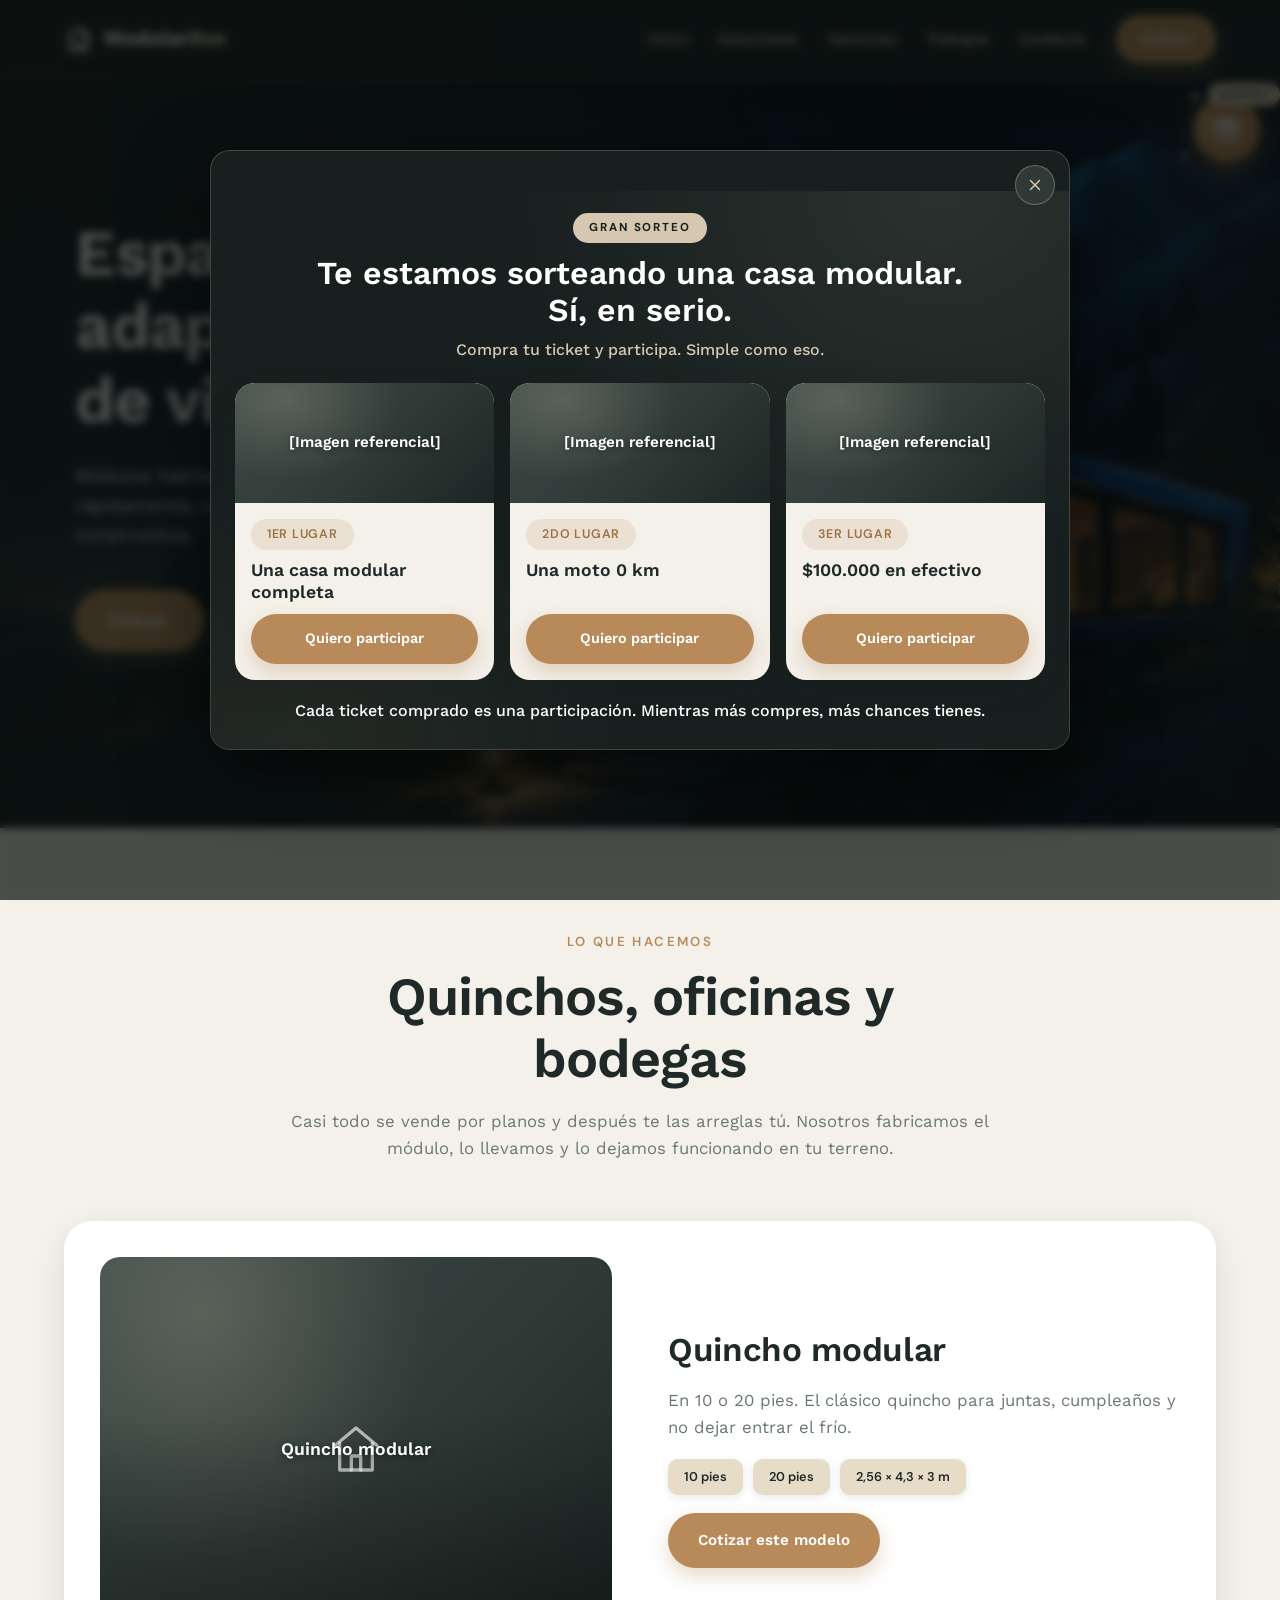
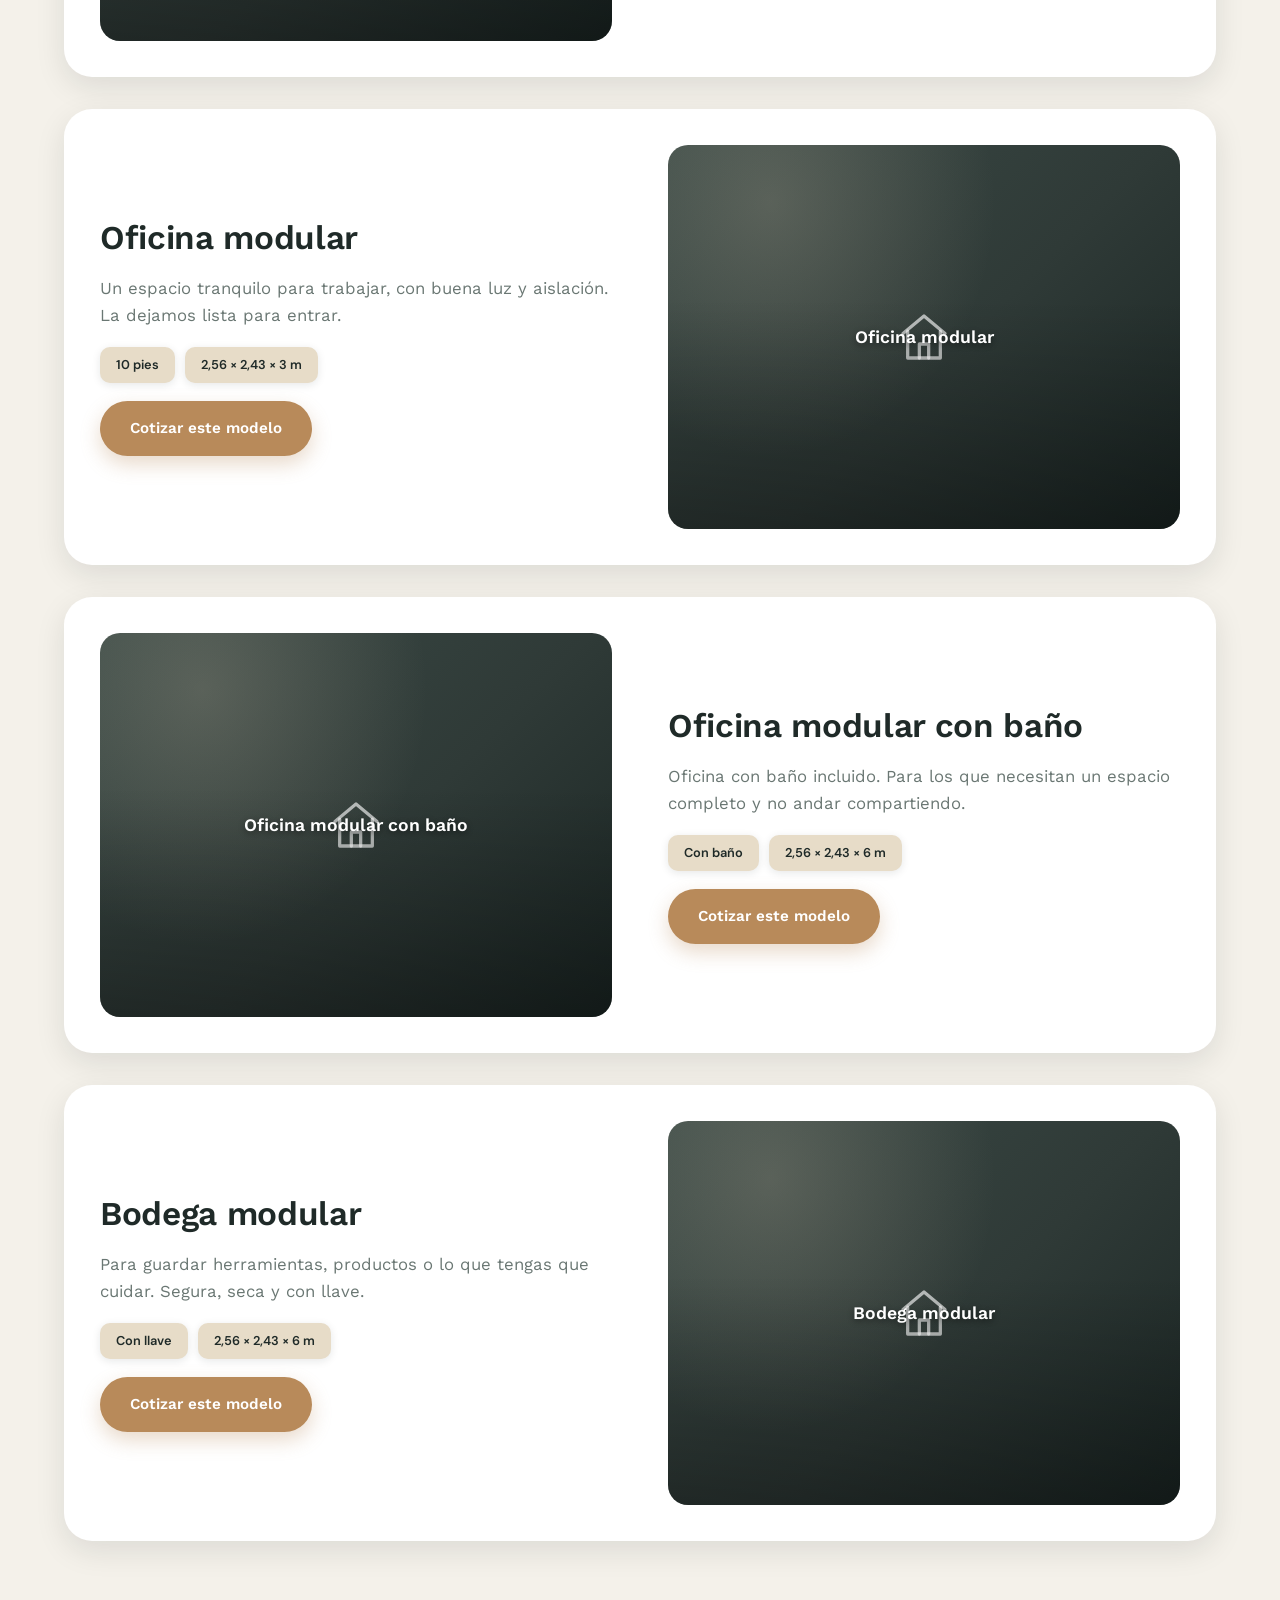
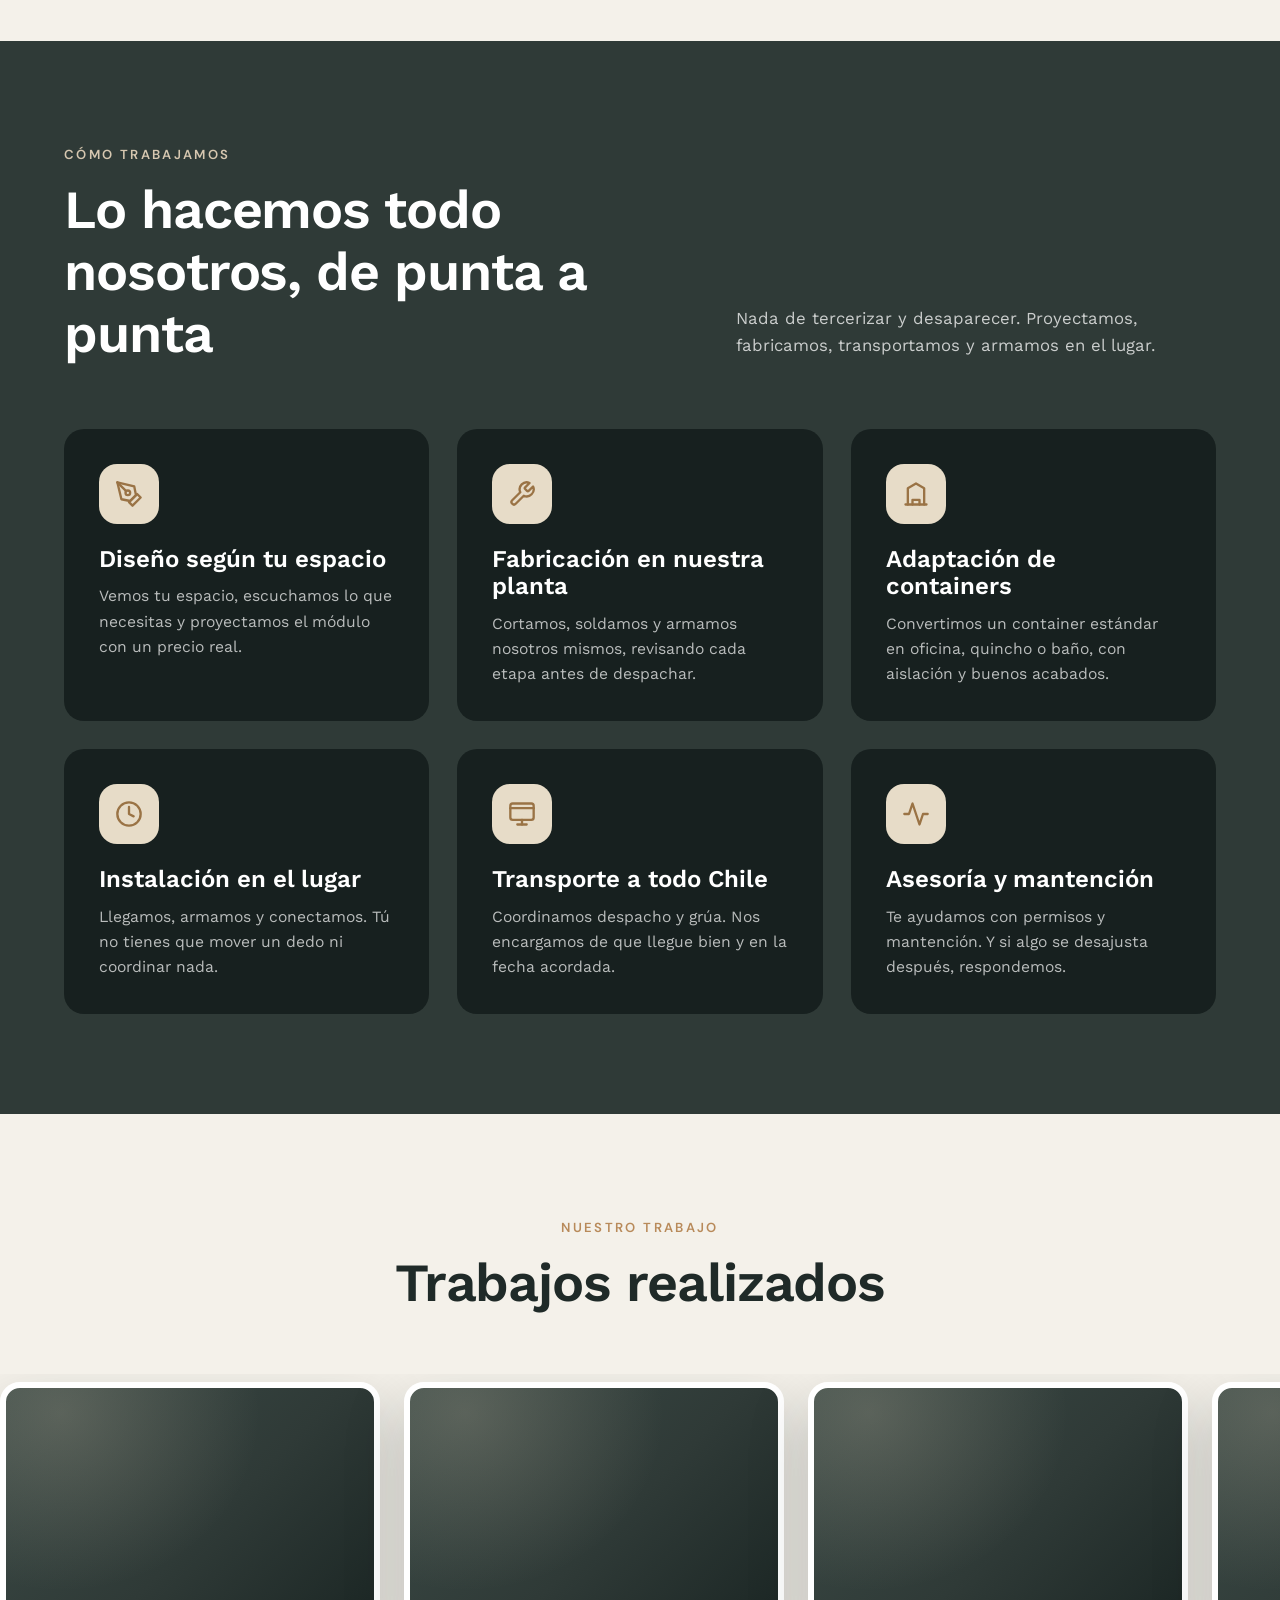
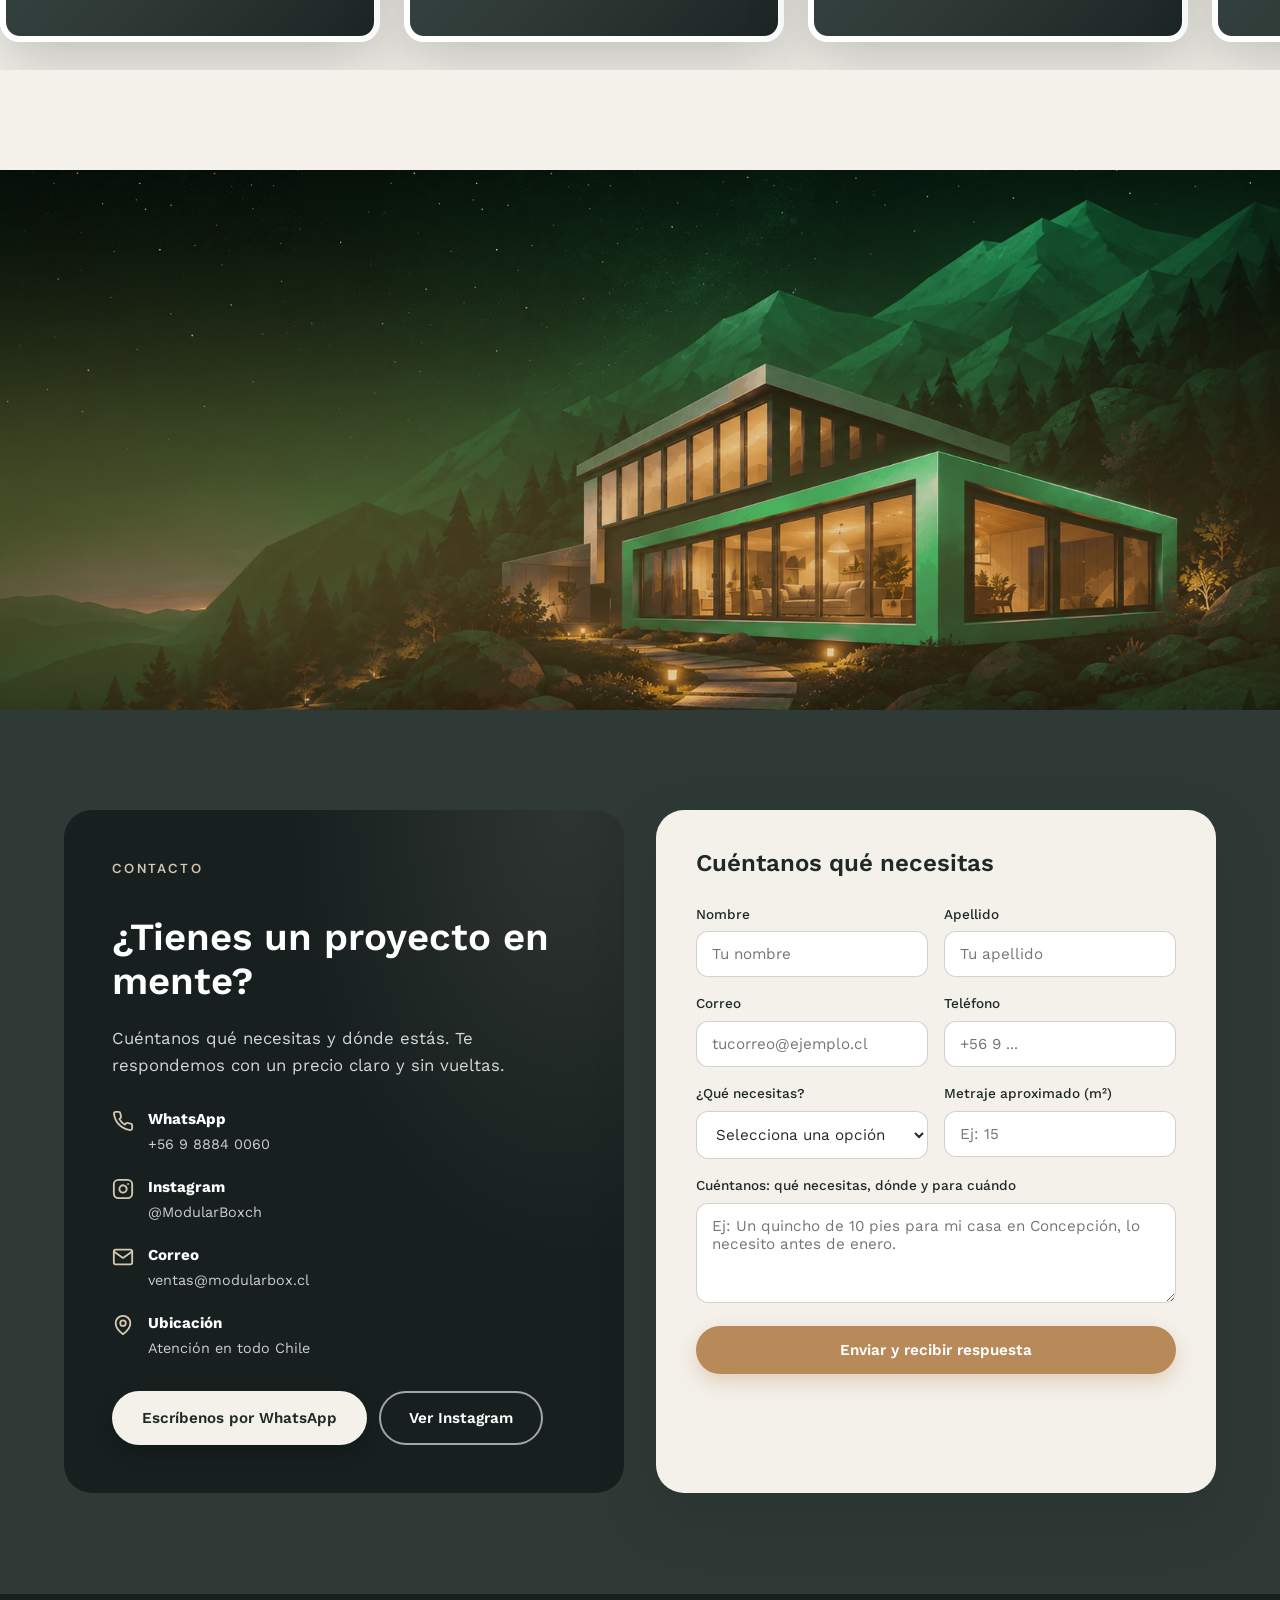
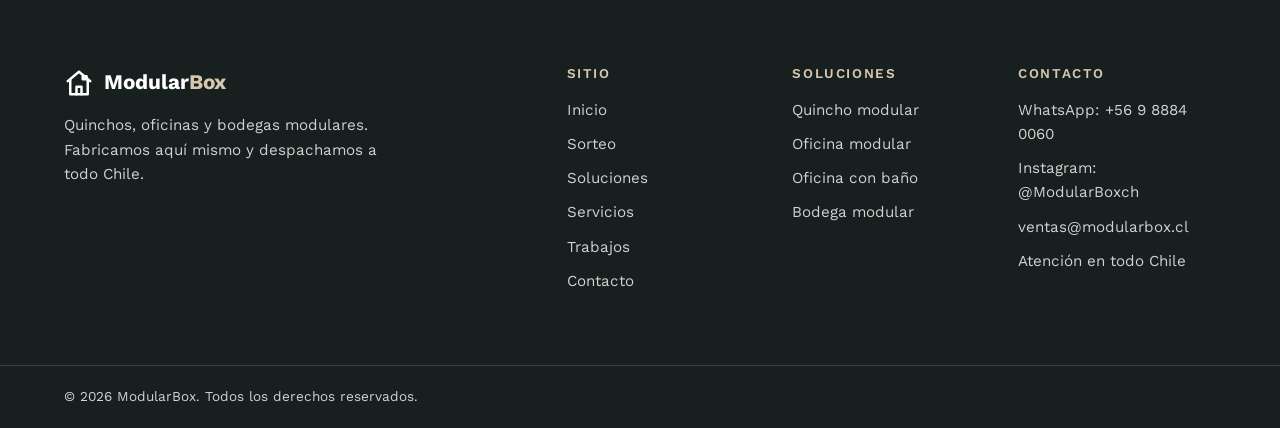
==== commit 25c7bdef: "Mejorar imagen hero responsive y formulario de cotización funcional - Hero: imagen completa en mobil" ====
--- a/index.html
+++ b/index.html
@@ -380,34 +380,6 @@
 
   </main>
 
-  <!-- ===== BOLETA DE PARTICIPACIÓN ===== -->
-  <div class="boleta-overlay" id="boletaOverlay" hidden>
-    <div class="boleta" id="boletaPrint">
-      <div class="boleta-head">
-        <span class="boleta-logo">Modular<strong>Box</strong></span>
-        <span class="boleta-tipo">Boleta de participación</span>
-      </div>
-      <p class="boleta-sorteo">Gran Sorteo · Casa modular + moto 0 km + $100.000</p>
-      <div class="boleta-folio">Folio: <strong id="bFolio">—</strong></div>
-      <table class="boleta-tabla">
-        <tbody>
-          <tr><th>Fecha</th><td id="bFecha"></td></tr>
-          <tr><th>Comprador</th><td id="bNombre"></td></tr>
-          <tr><th>Correo</th><td id="bCorreo"></td></tr>
-          <tr><th>Teléfono</th><td id="bTelefono"></td></tr>
-          <tr><th>Detalle</th><td id="bDetalle"></td></tr>
-          <tr><th>Total</th><td id="bTotal" class="b-total"></td></tr>
-          <tr><th>Ref. de pago</th><td id="bReferencia"></td></tr>
-        </tbody>
-      </table>
-      <p class="boleta-nota">Guarda esta boleta. El folio es tu comprobante para participar en el sorteo. Solo es válida si el pago aparece confirmado.</p>
-    </div>
-    <div class="boleta-actions">
-      <button type="button" class="btn btn-primary" id="printBoleta">Imprimir / guardar PDF</button>
-      <button type="button" class="btn btn-outline" id="closeBoleta">Cerrar</button>
-    </div>
-  </div>
-
   <!-- ===== FOOTER ===== -->
   <footer class="site-footer">
     <div class="container footer-inner">
--- a/css/styles.css
+++ b/css/styles.css
@@ -188,12 +188,13 @@
   position: absolute;
   inset: 0;
   background: url("../img/hero-bg.png") no-repeat center center / cover;
+  background-position: 55% center;
 }
 .hero-bg::after {
   content: "";
   position: absolute;
   inset: 0;
-  background: linear-gradient(90deg, rgba(23, 32, 31, .78) 0%, rgba(23, 32, 31, .52) 38%, rgba(23, 32, 31, .10) 72%, rgba(23, 32, 31, .42) 100%);
+  background: linear-gradient(90deg, rgba(23, 32, 31, .82) 0%, rgba(23, 32, 31, .55) 38%, rgba(23, 32, 31, .15) 72%, rgba(23, 32, 31, .38) 100%);
 }
 
 .hero-content {
@@ -1008,6 +1009,42 @@
 
 .participa-pay-hint { text-align: center; color: var(--muted); font-size: .85rem; margin-top: 16px; }
 
+.participa-resultado {
+  background: var(--bg-light);
+  border-radius: 28px;
+  padding: 40px;
+  box-shadow: var(--shadow-lg);
+  text-align: center;
+}
+.participa-resultado .promo-flag { margin-bottom: 18px; }
+.participa-resultado h2 { font-size: 2rem; color: var(--ink); margin-bottom: 10px; letter-spacing: -.02em; }
+.participa-resultado p { color: var(--muted); }
+.resultado-folios {
+  list-style: none;
+  margin: 24px 0;
+  padding: 0;
+  display: flex;
+  flex-wrap: wrap;
+  justify-content: center;
+  gap: 12px;
+}
+.resultado-folios li {
+  font-family: var(--font-label);
+  font-weight: 700;
+  font-size: 1.05rem;
+  letter-spacing: .02em;
+  color: var(--ink);
+  background: rgba(23, 32, 31, .06);
+  border: 1px solid rgba(23, 32, 31, .15);
+  border-radius: 14px;
+  padding: 12px 18px;
+}
+.resultado-nota { font-size: .85rem; margin-bottom: 22px; }
+.resultado-acciones { display: flex; gap: 12px; justify-content: center; flex-wrap: wrap; }
+
+.boleta-folios { display: grid; gap: 8px; margin-bottom: 14px; }
+.boleta-folios .boleta-folio { margin-bottom: 0; }
+
 .participa-volver { text-align: center; margin-top: 28px; }
 .participa-volver a { color: var(--beige); font-weight: 500; transition: opacity .15s ease; }
 .participa-volver a:hover { opacity: .7; }
@@ -1028,7 +1065,6 @@
   .footer-inner { grid-template-columns: 1fr; gap: 44px; }
 
   .hero { padding-top: 120px; }
-  .hero-bg { width: min(46vw, 460px); }
   .hero-content { max-width: 48%; }
 
   .alt-card { grid-template-columns: 1fr 1fr; gap: 32px; padding: 28px; }
@@ -1064,6 +1100,10 @@
     gap: 40px;
     padding: 120px 0 70px;
   }
+  .hero-bg {
+    background-size: auto 110%;
+    background-position: center center;
+  }
   .hero-content { max-width: 100%; margin-left: 0; }
 
   .section-head.split {
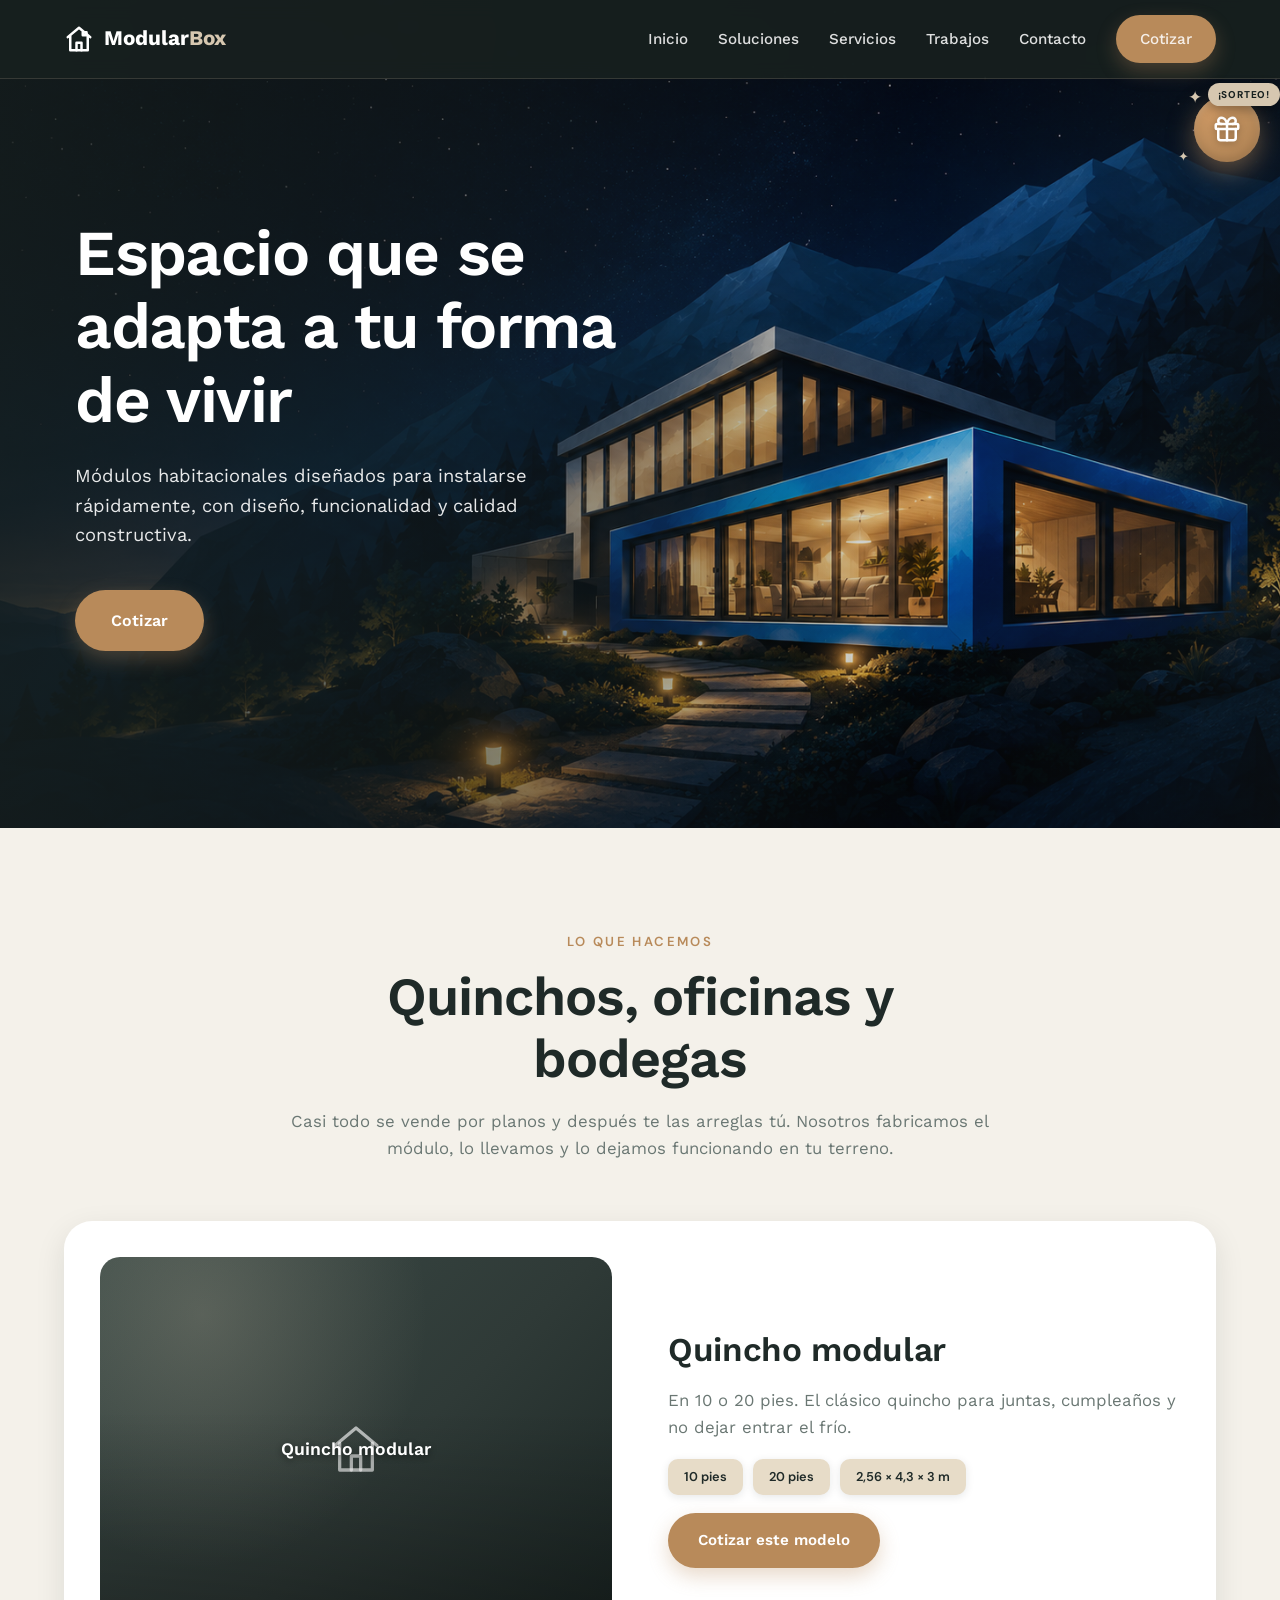
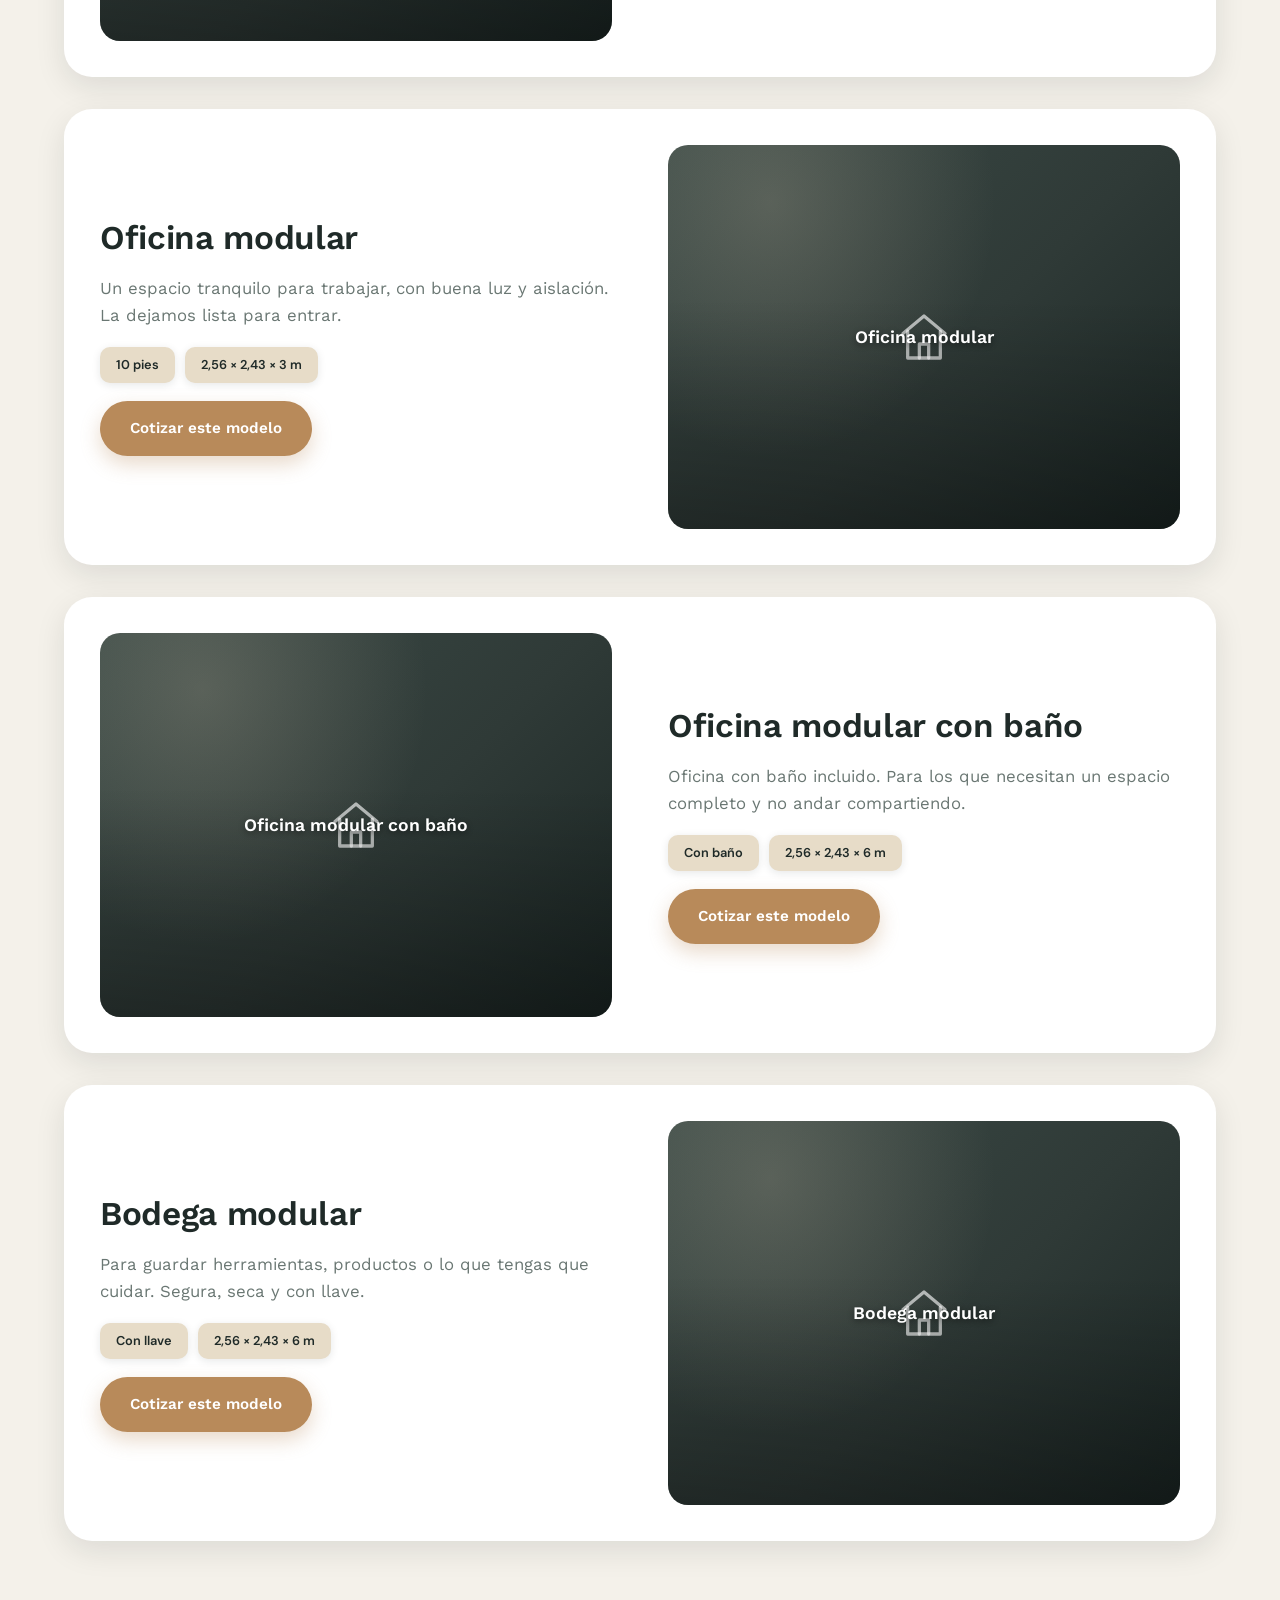
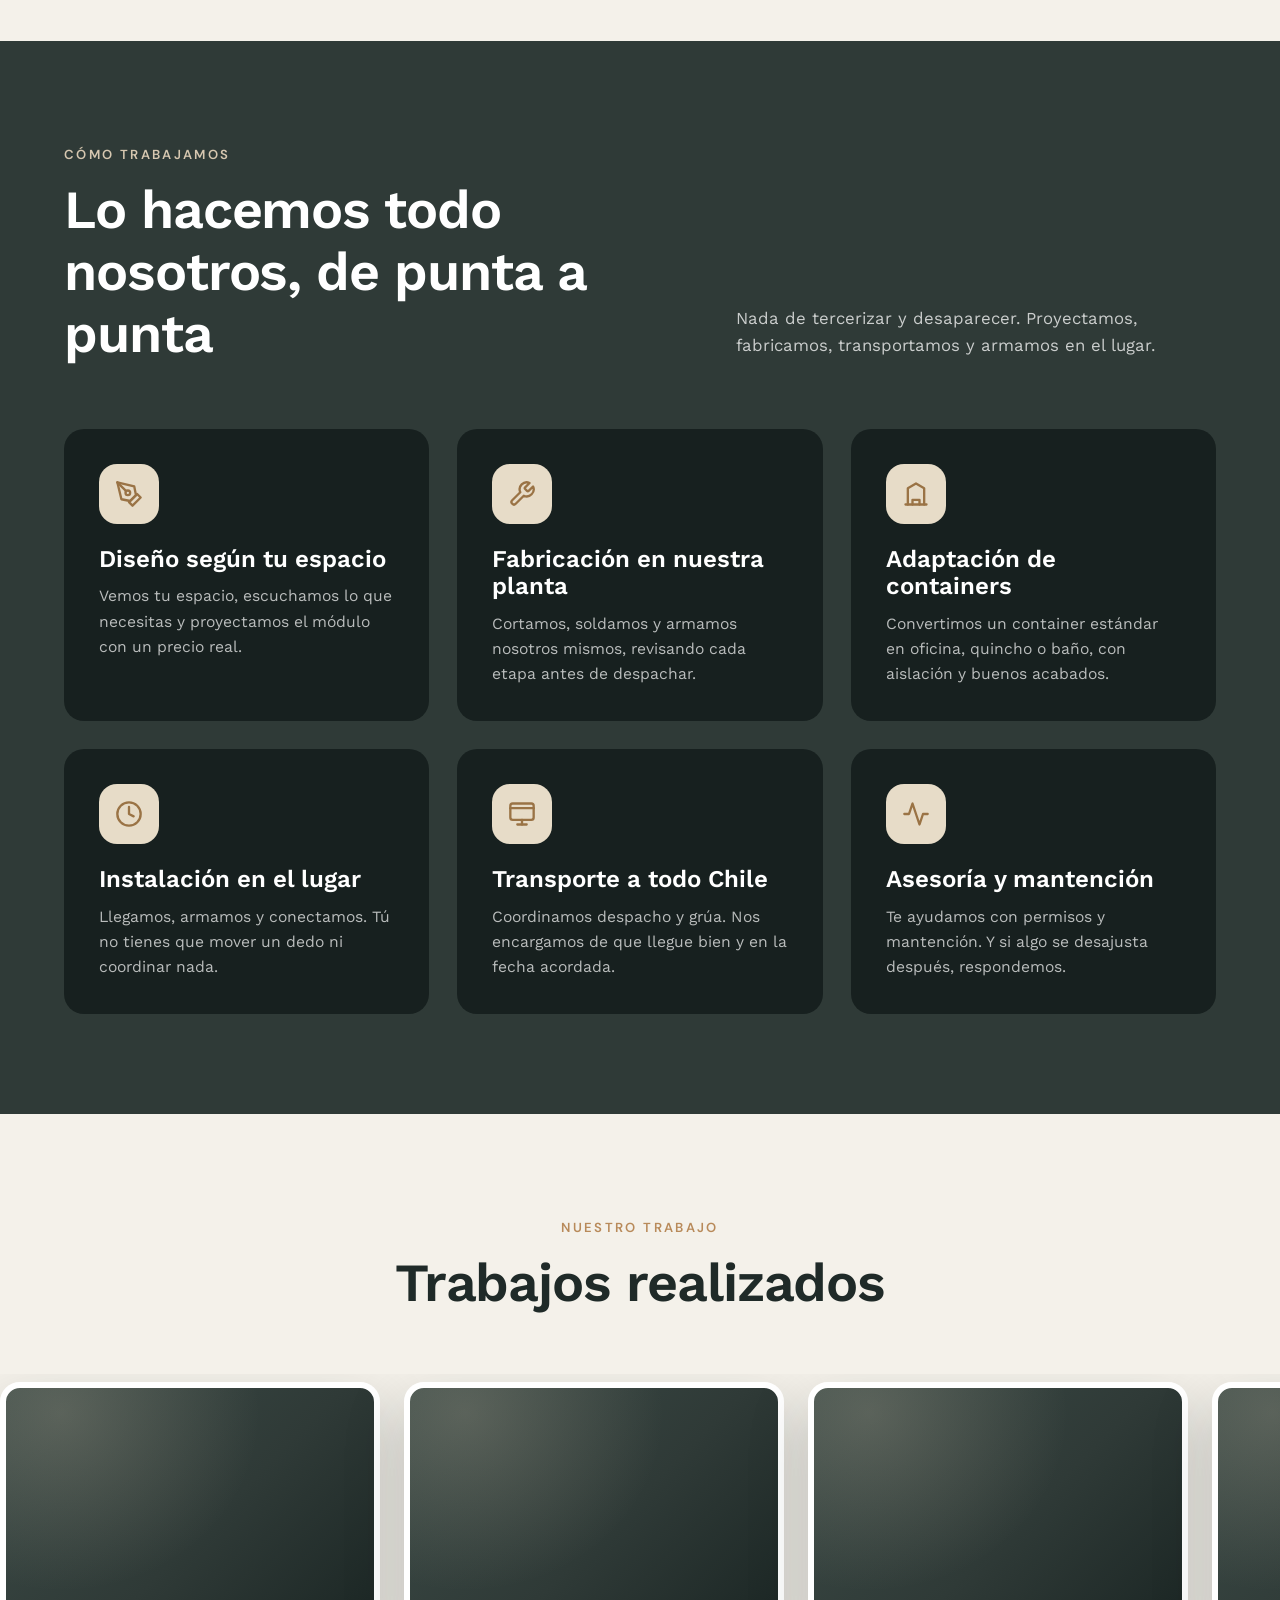
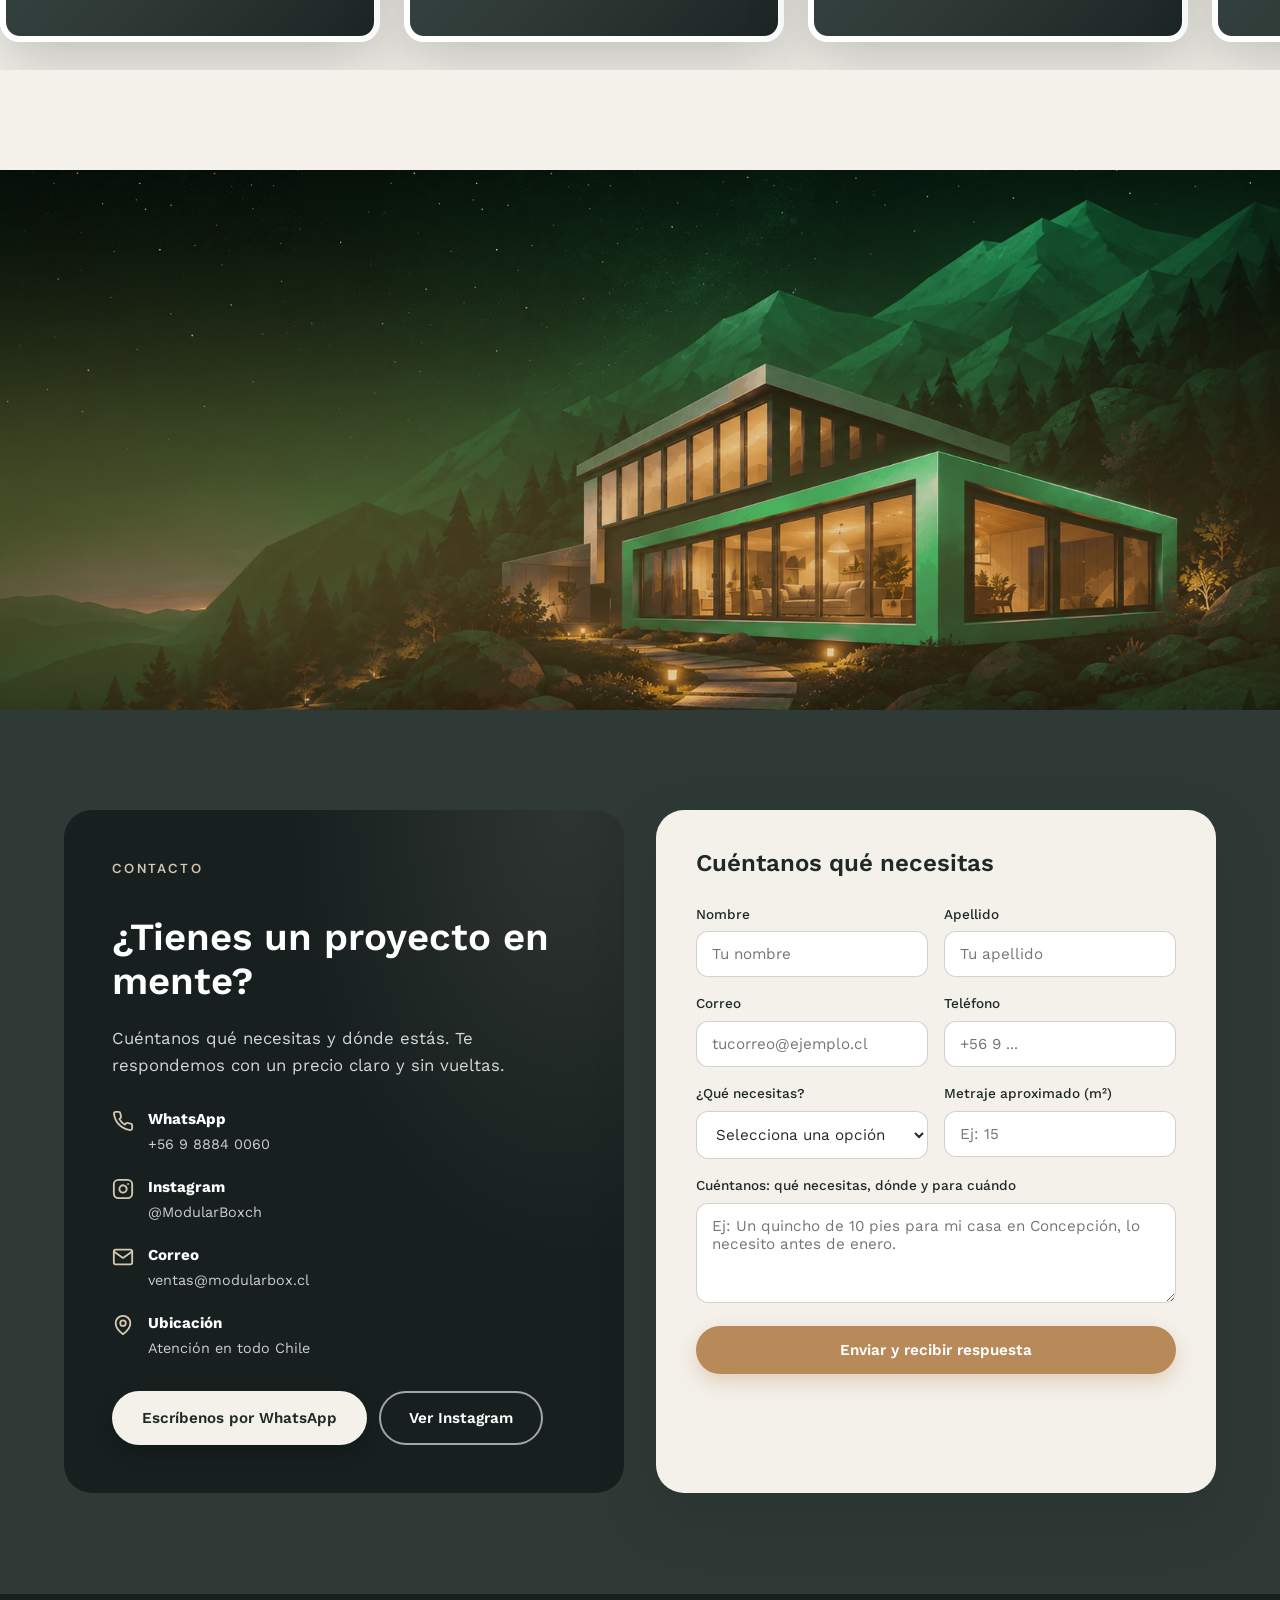
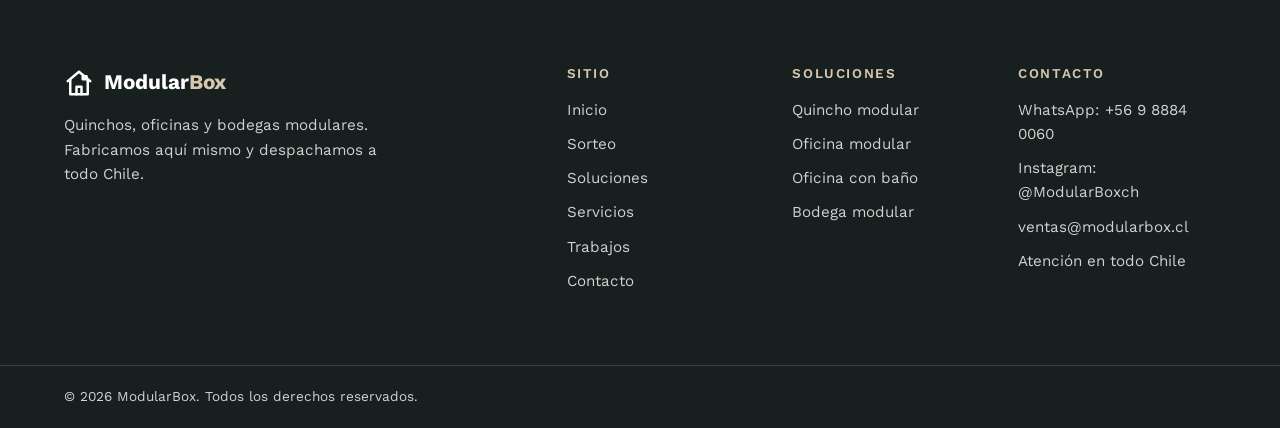
==== commit 74458728: "Fix: ocultar popup de sorteo por defecto para que no bloquee el formulario" ====
--- a/index.html
+++ b/index.html
@@ -73,7 +73,7 @@
     </section>
 
     <!-- ===== PROMOCIÓN (popup) ===== -->
-    <div class="promo-modal" id="promoModal" aria-hidden="true">
+    <div class="promo-modal" id="promoModal" hidden aria-hidden="true">
       <div class="promo-modal-backdrop" data-promo-close></div>
       <div class="promo-modal-box" role="dialog" aria-modal="true" aria-labelledby="promoTitle">
         <button type="button" class="promo-modal-close" id="promoClose" aria-label="Cerrar promoción">
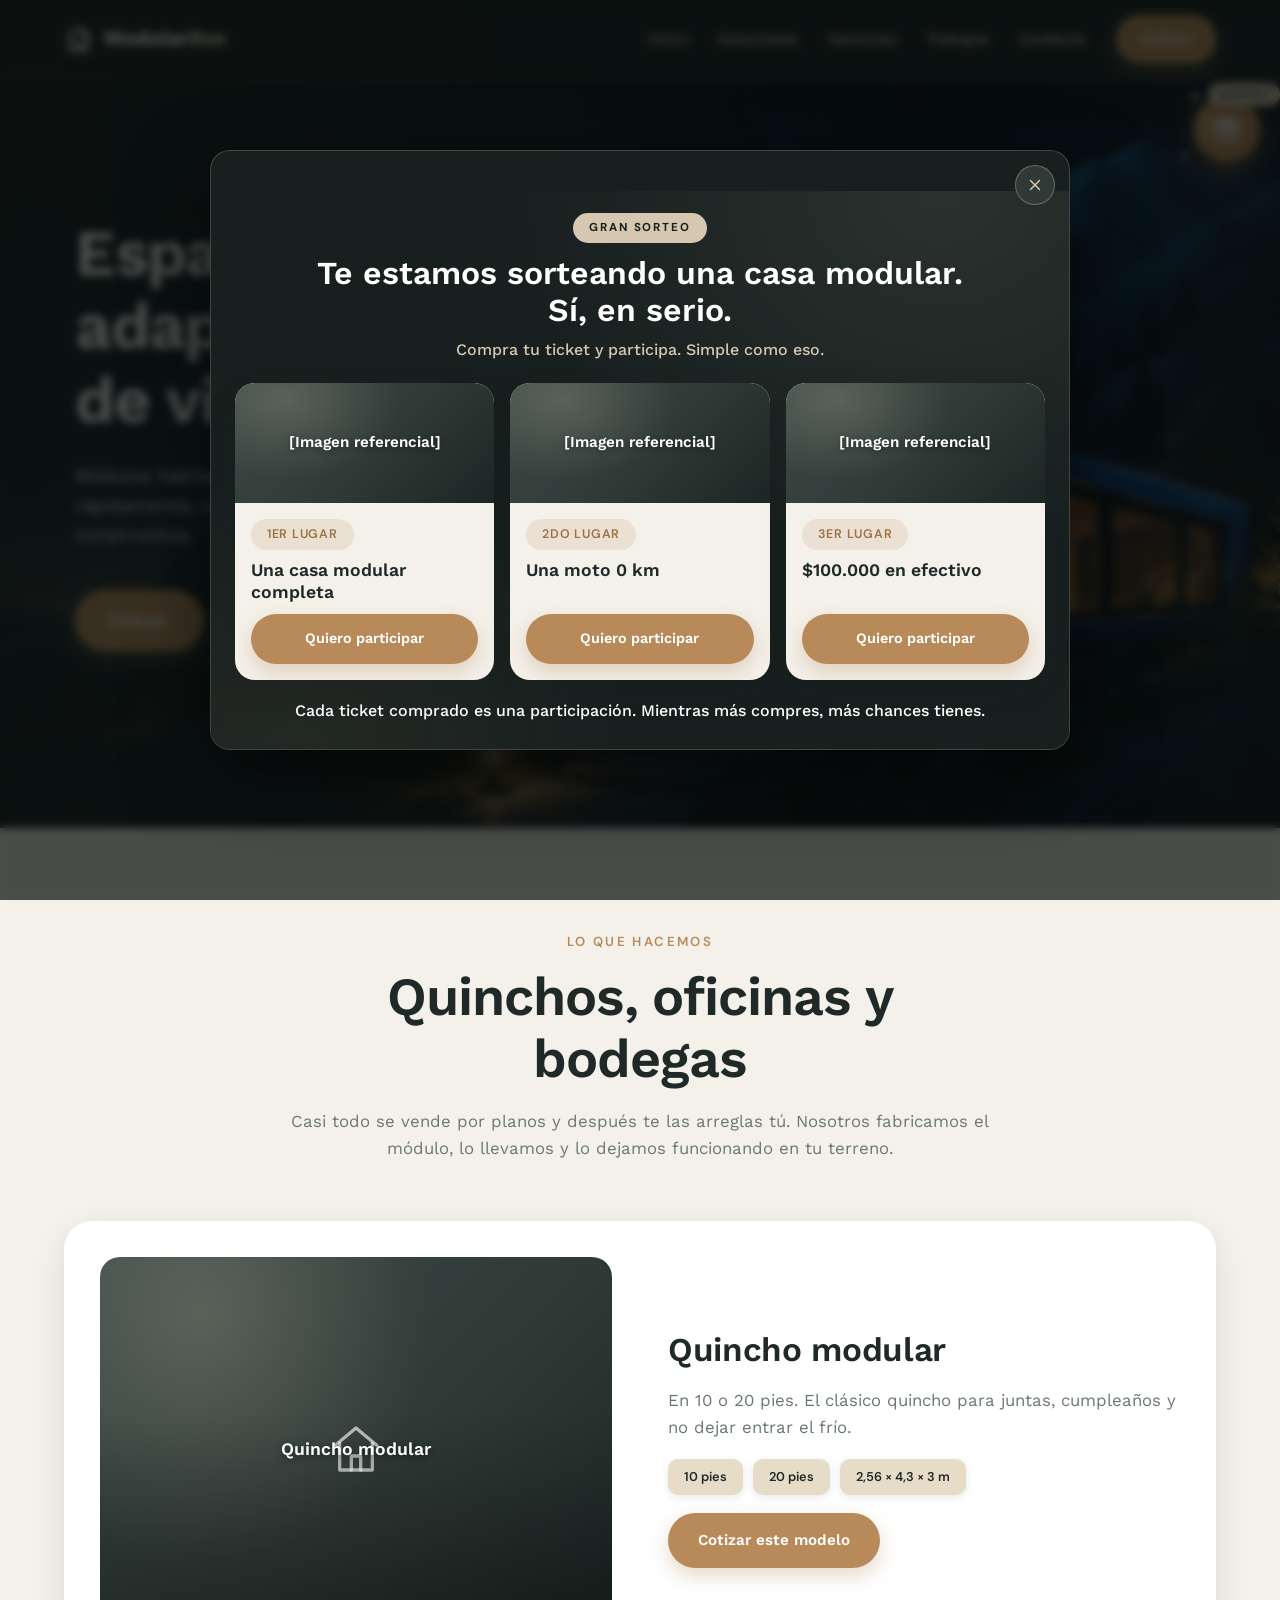
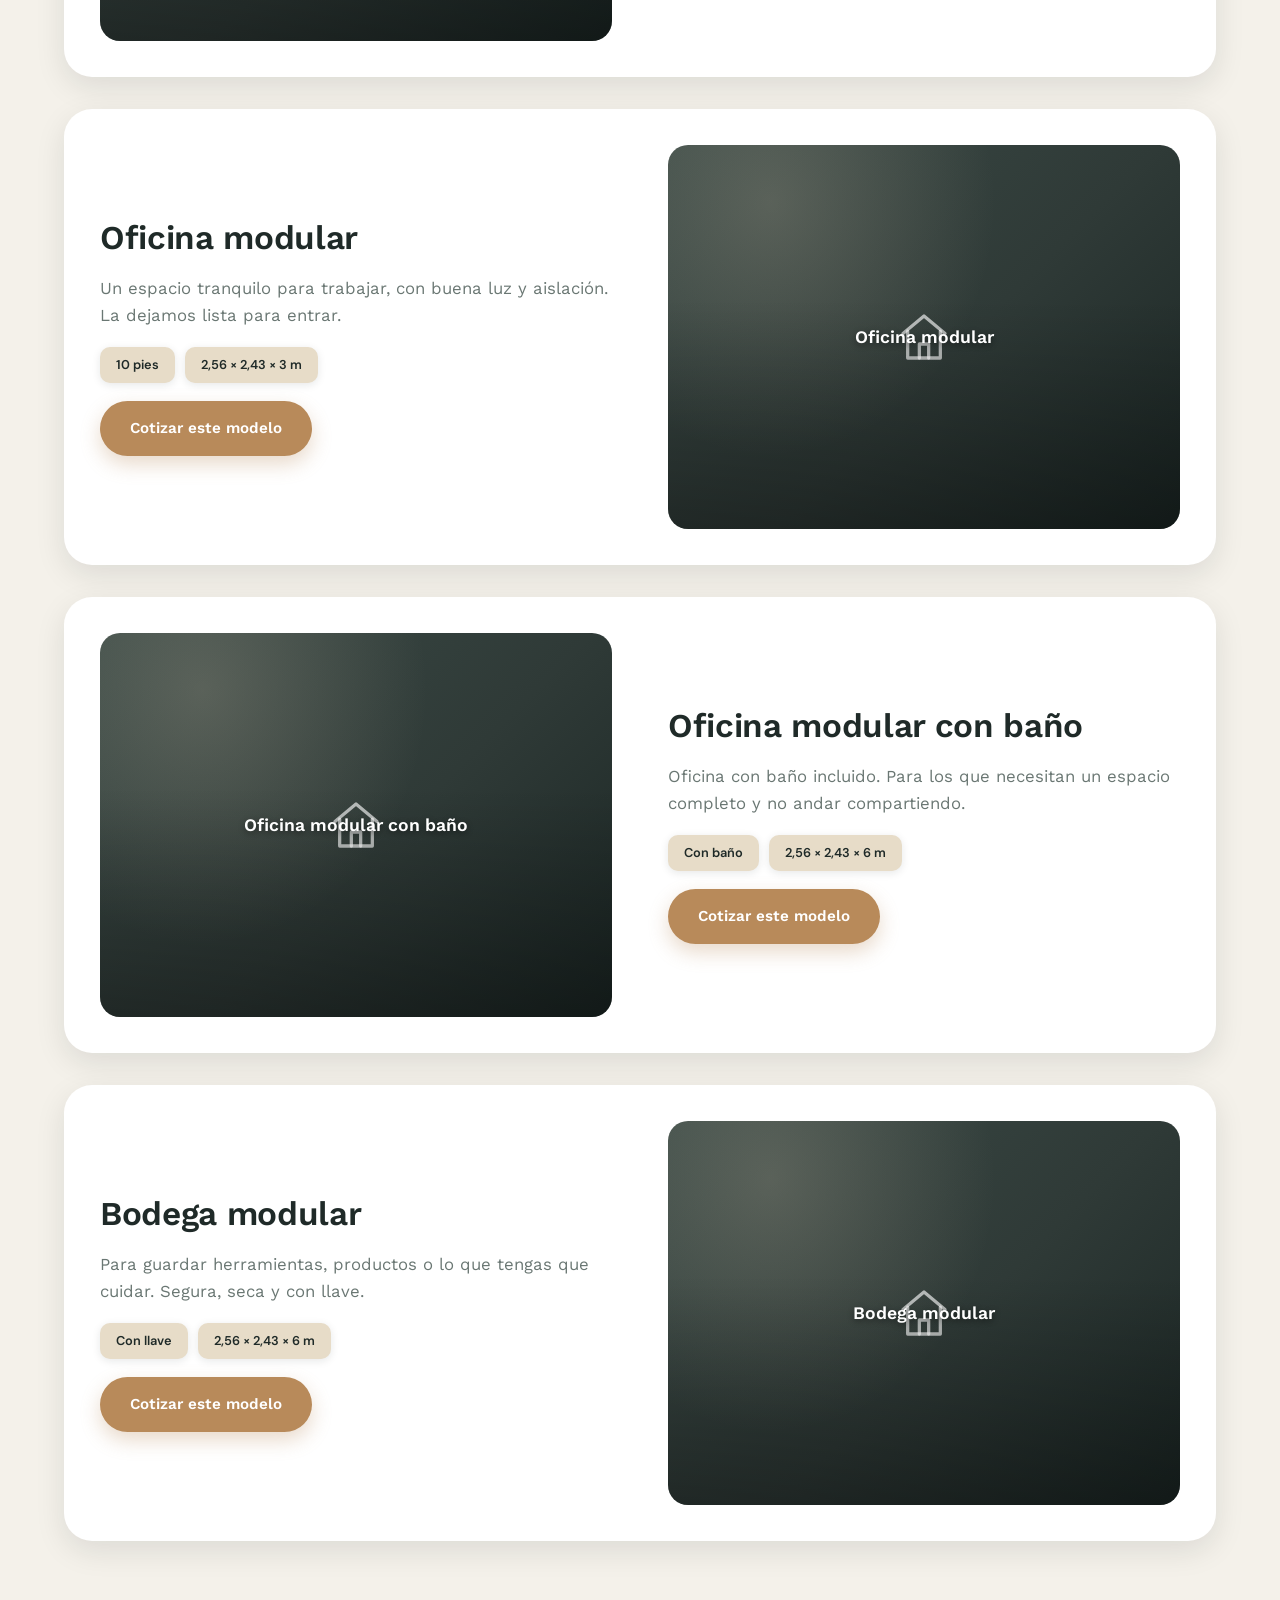
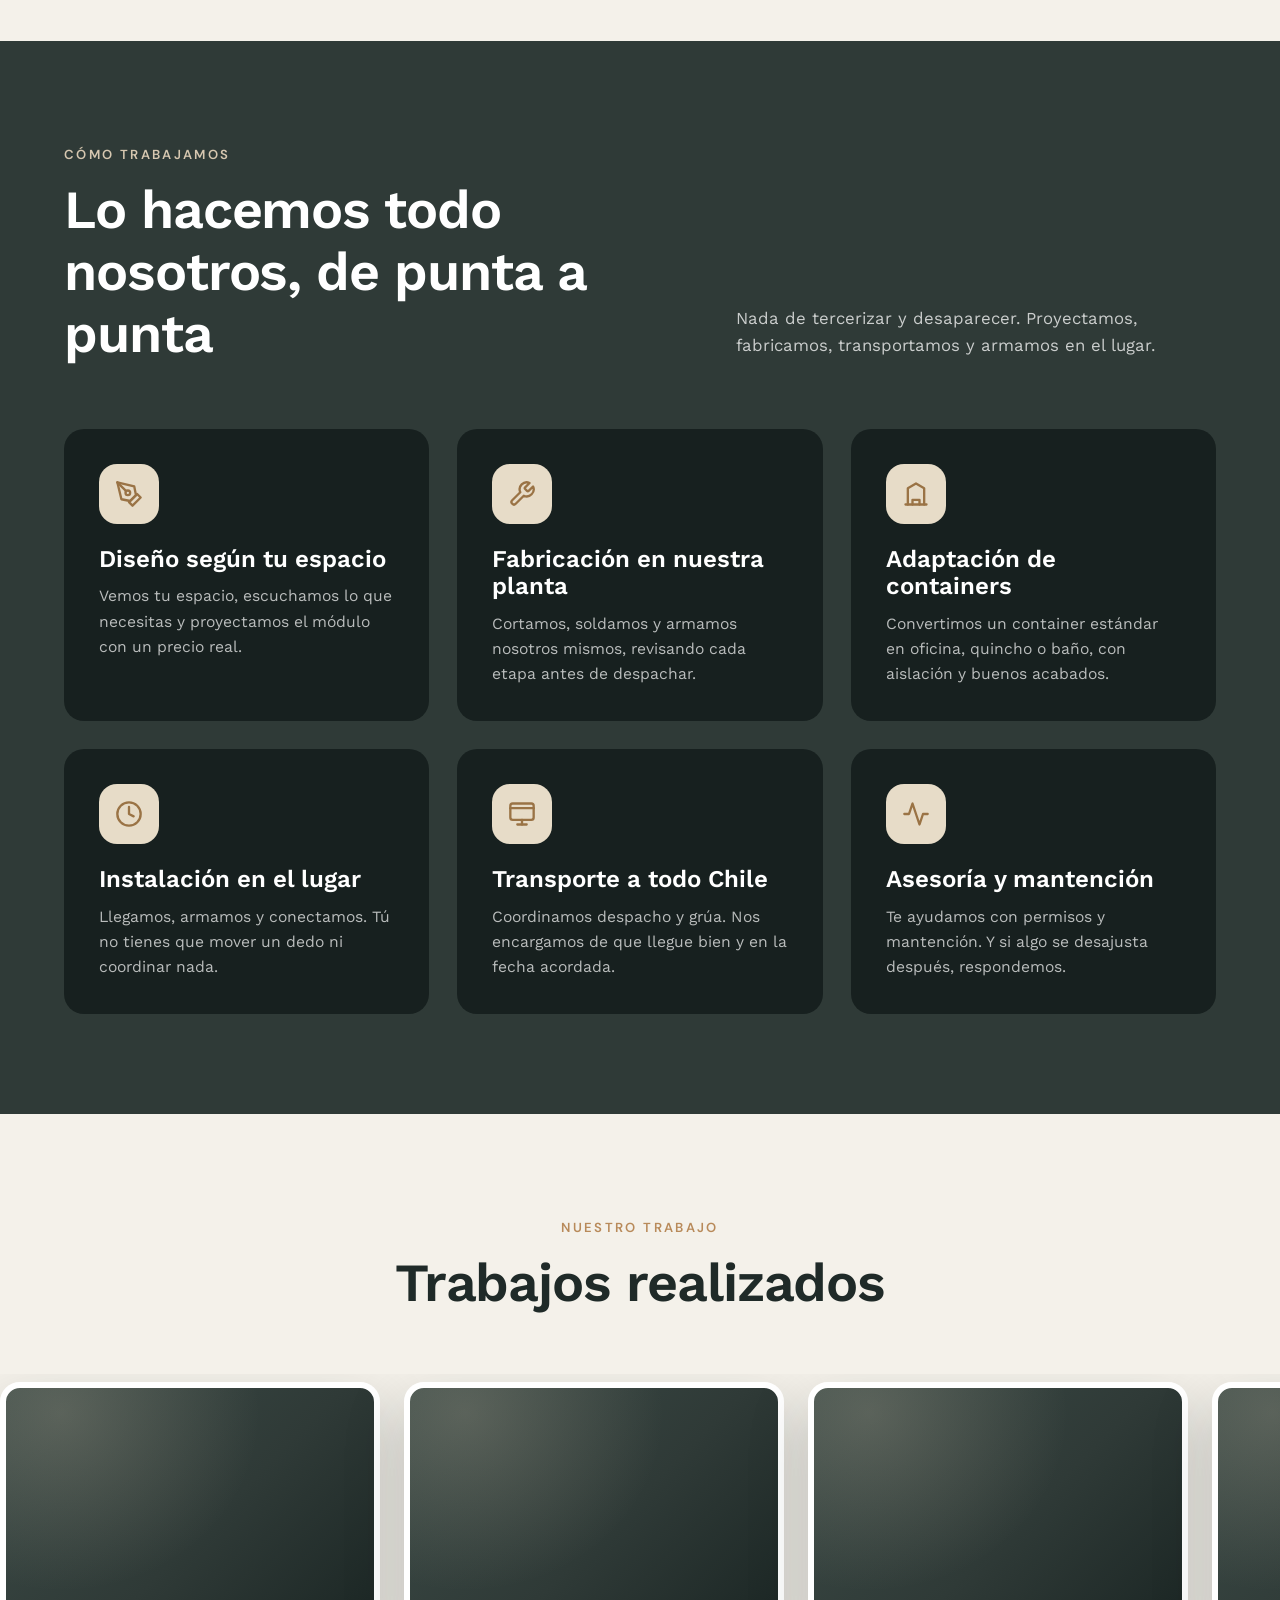
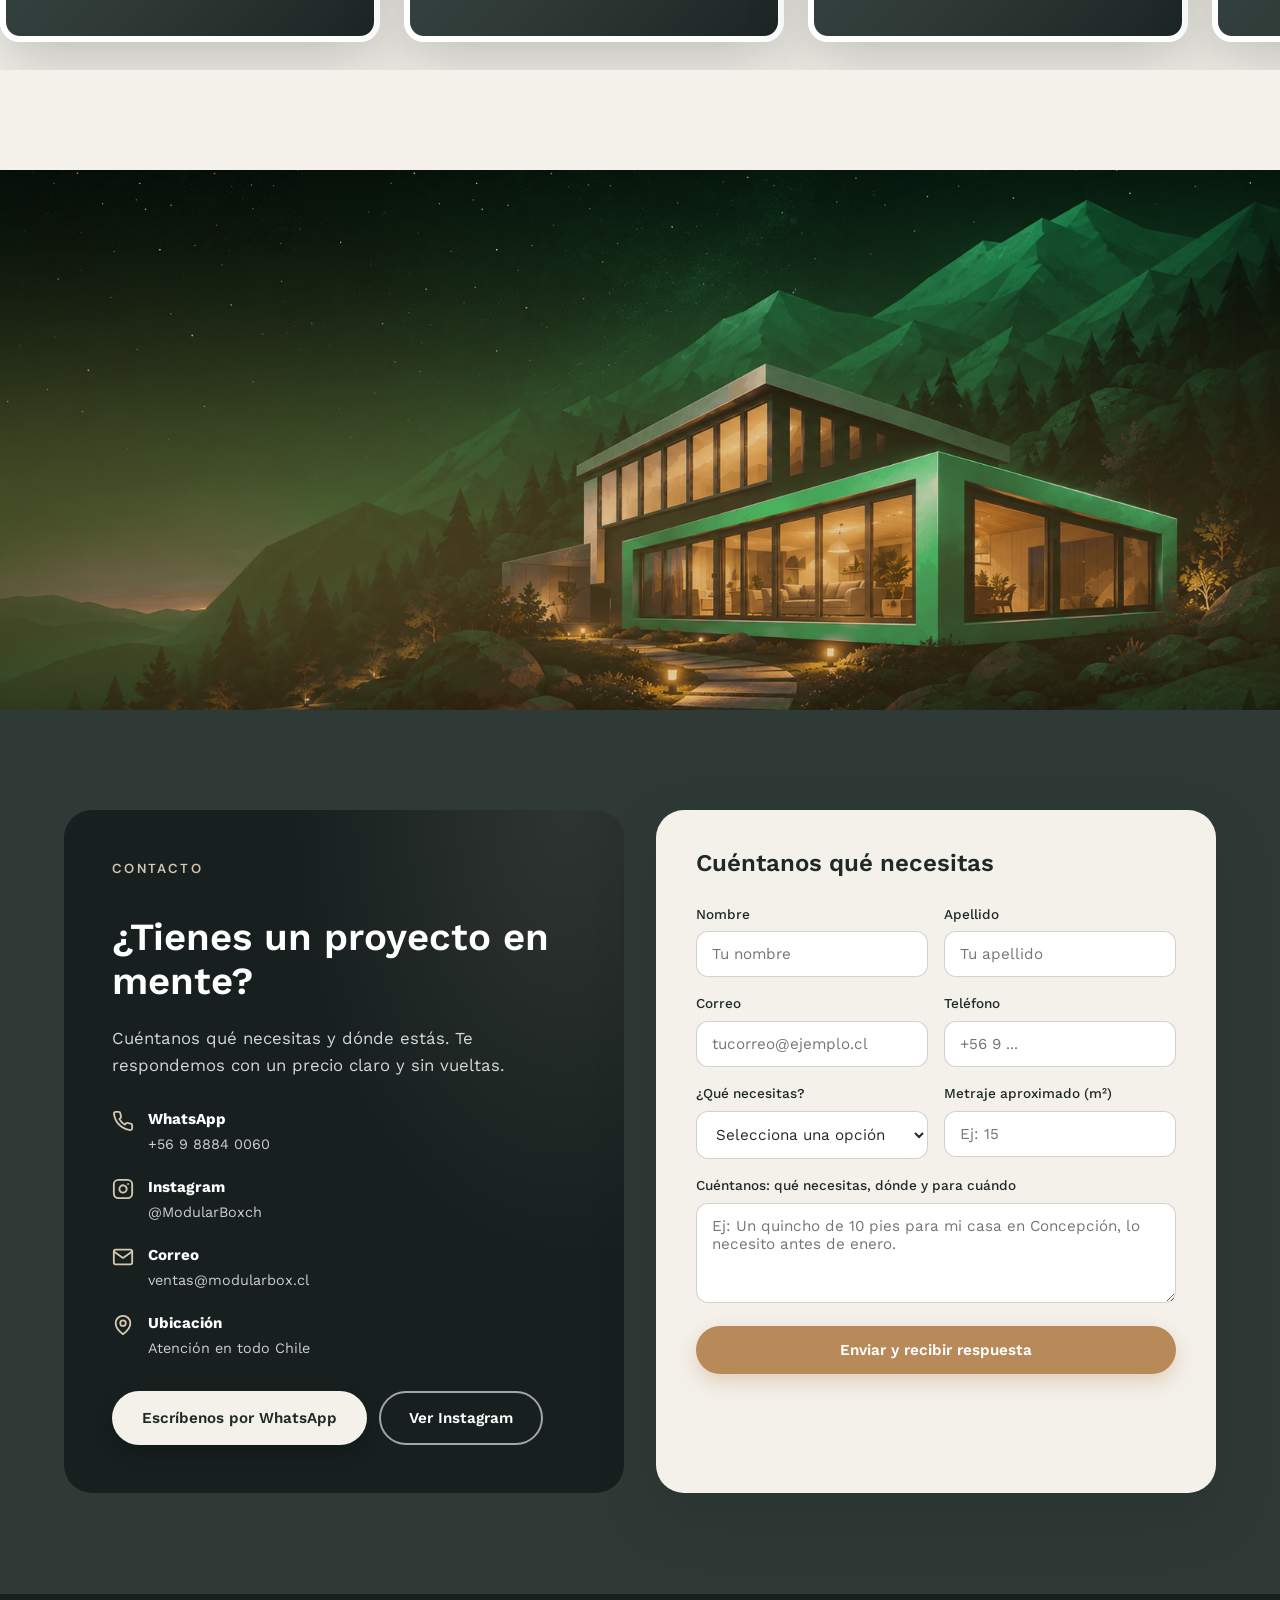
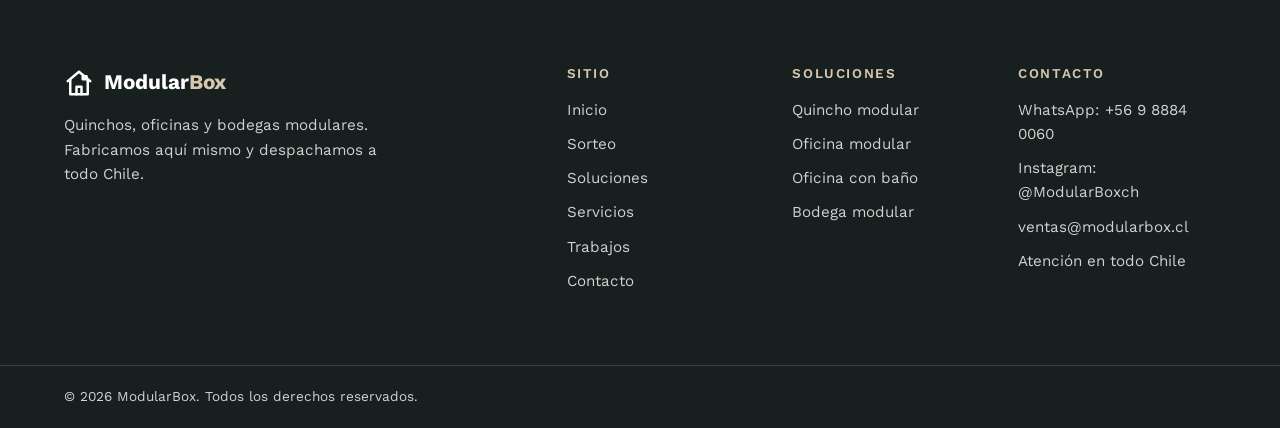
==== commit e0951ee0: "Revert: popup visible por defecto, restaurar comportamiento original" ====
--- a/index.html
+++ b/index.html
@@ -73,7 +73,7 @@
     </section>
 
     <!-- ===== PROMOCIÓN (popup) ===== -->
-    <div class="promo-modal" id="promoModal" hidden aria-hidden="true">
+    <div class="promo-modal" id="promoModal" aria-hidden="true">
       <div class="promo-modal-backdrop" data-promo-close></div>
       <div class="promo-modal-box" role="dialog" aria-modal="true" aria-labelledby="promoTitle">
         <button type="button" class="promo-modal-close" id="promoClose" aria-label="Cerrar promoción">
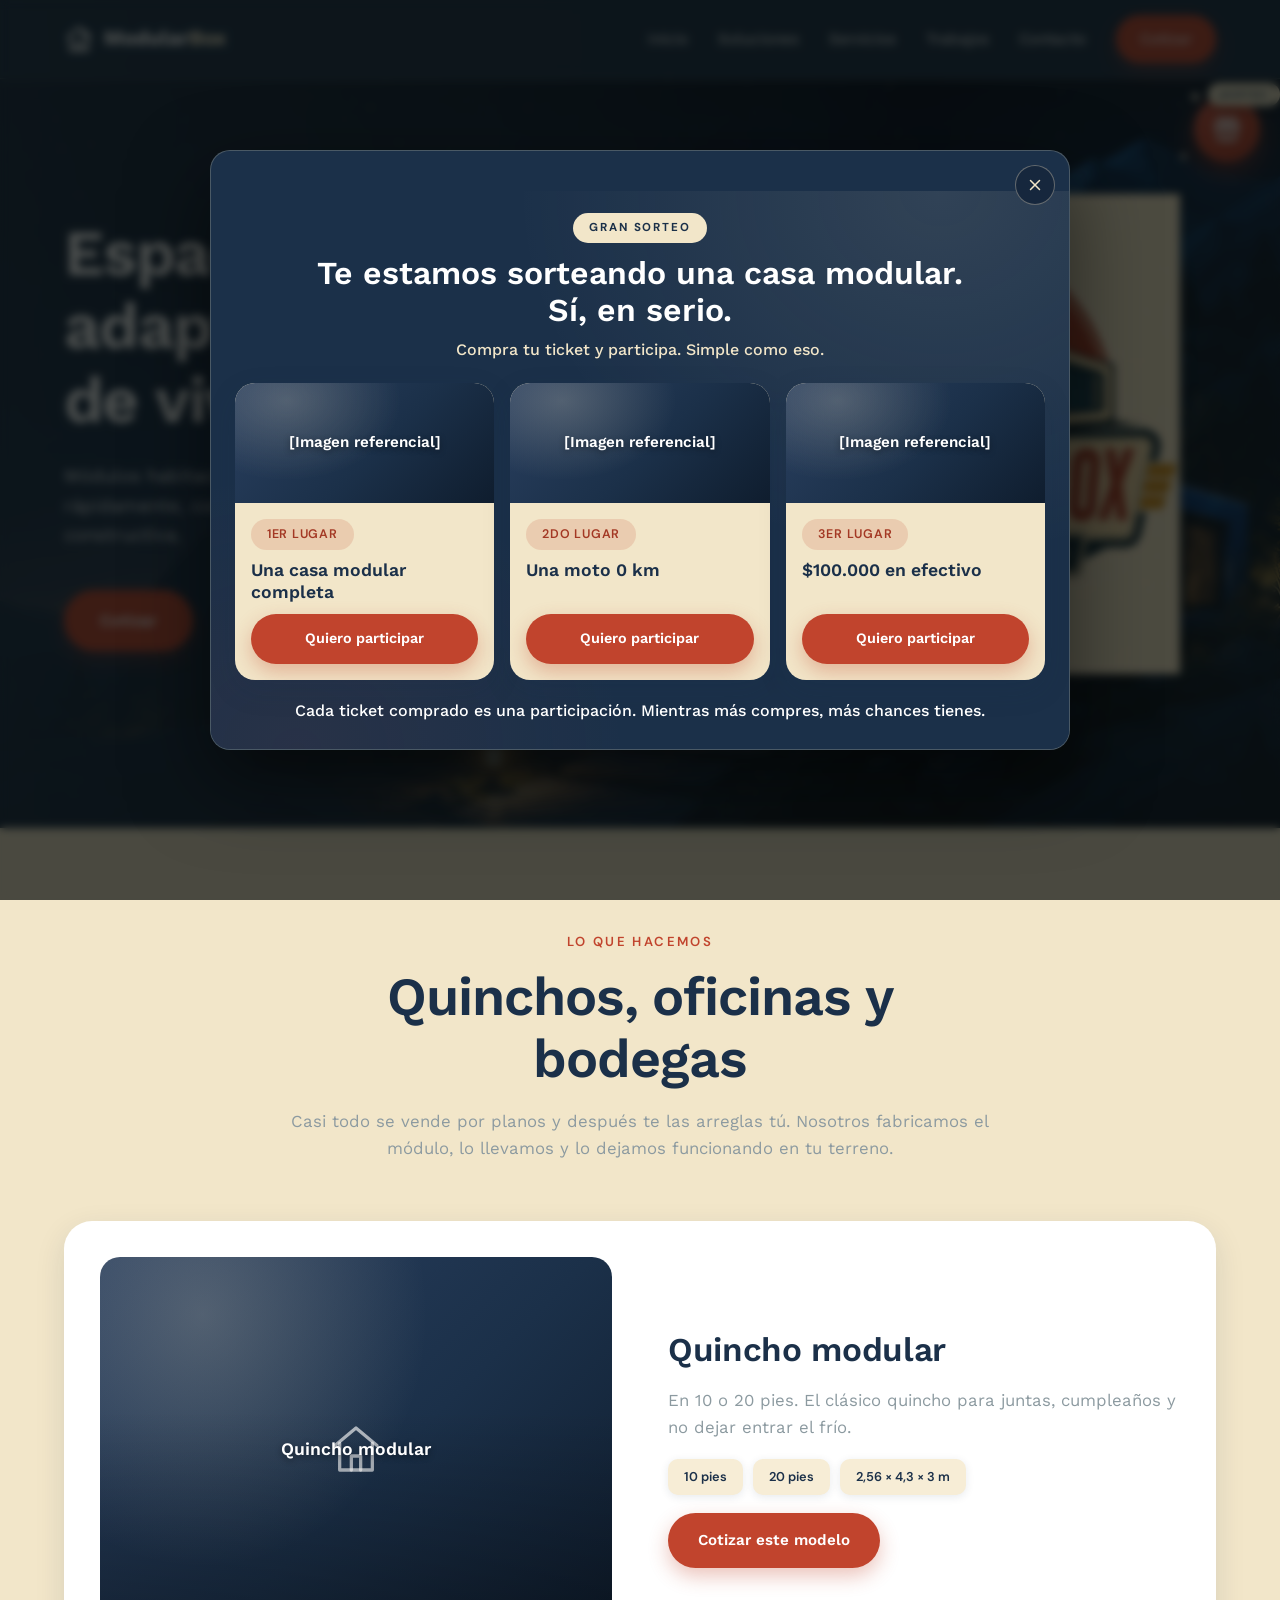
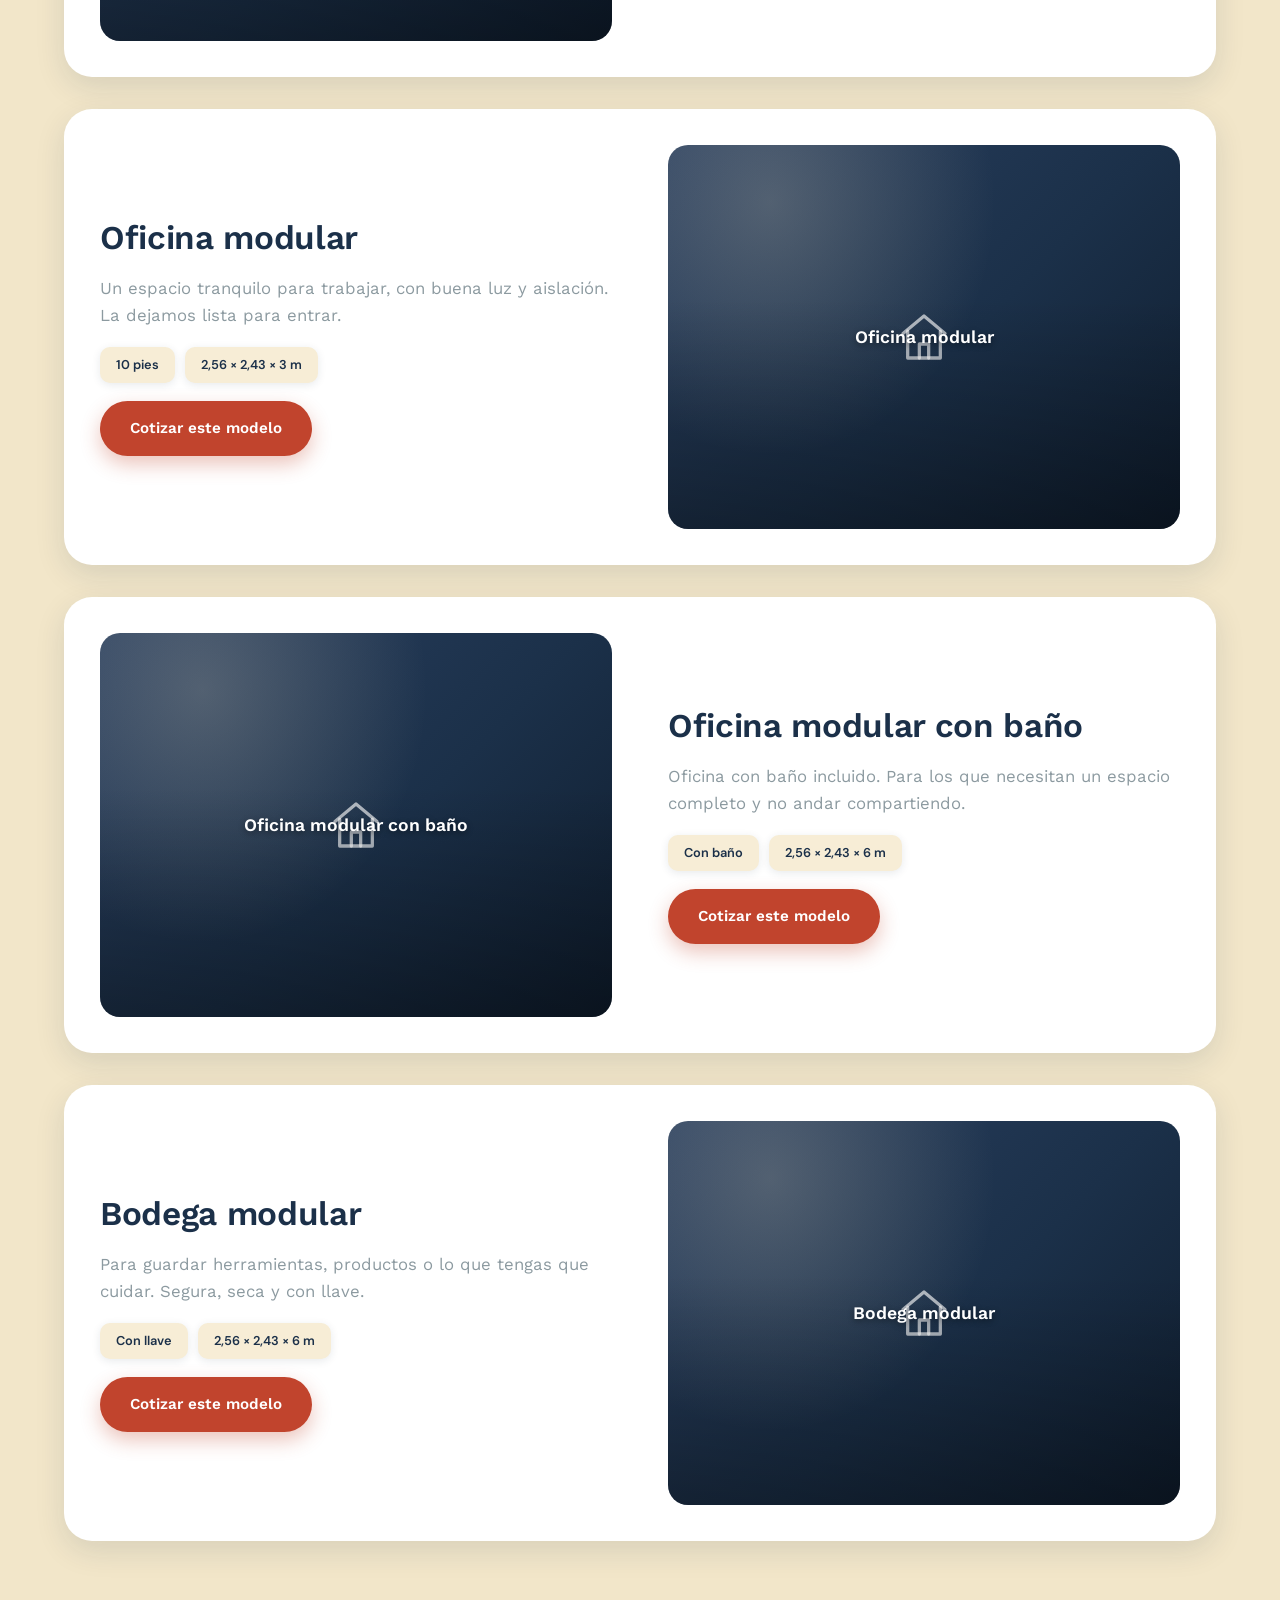
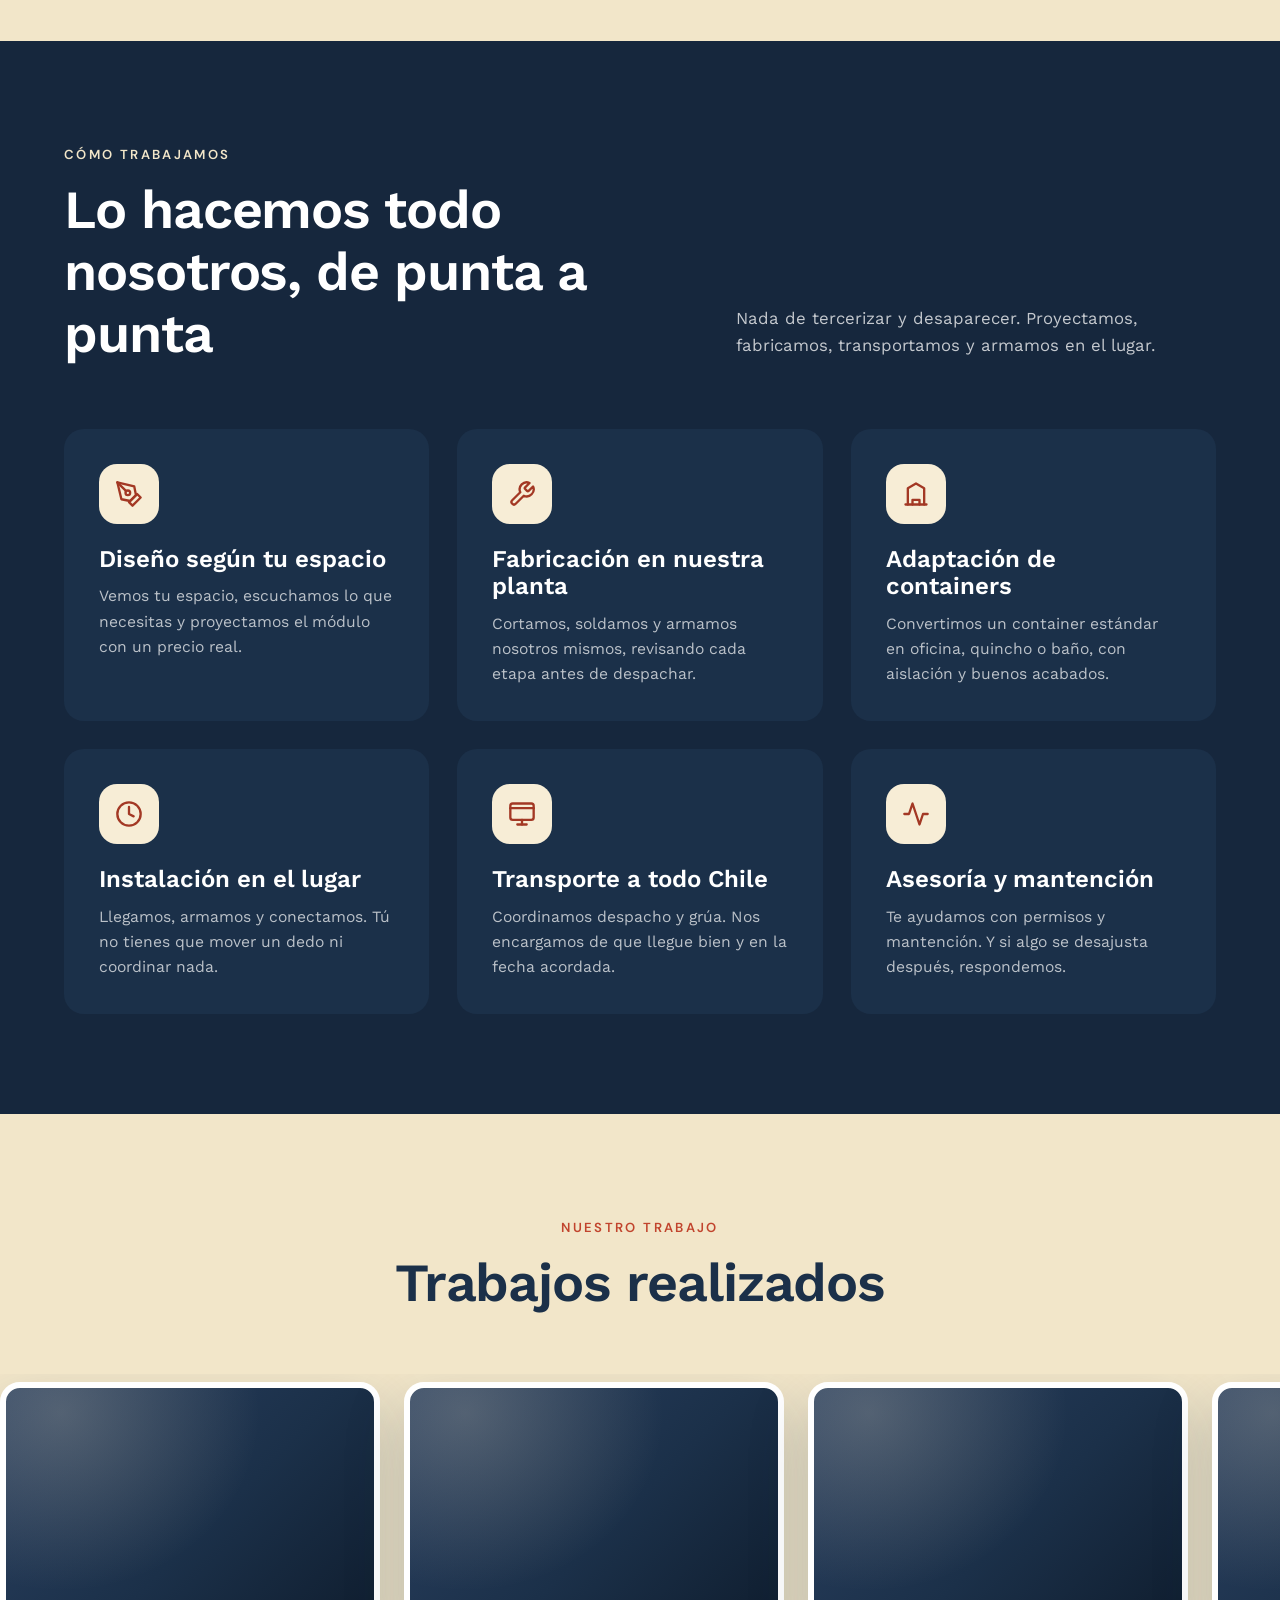
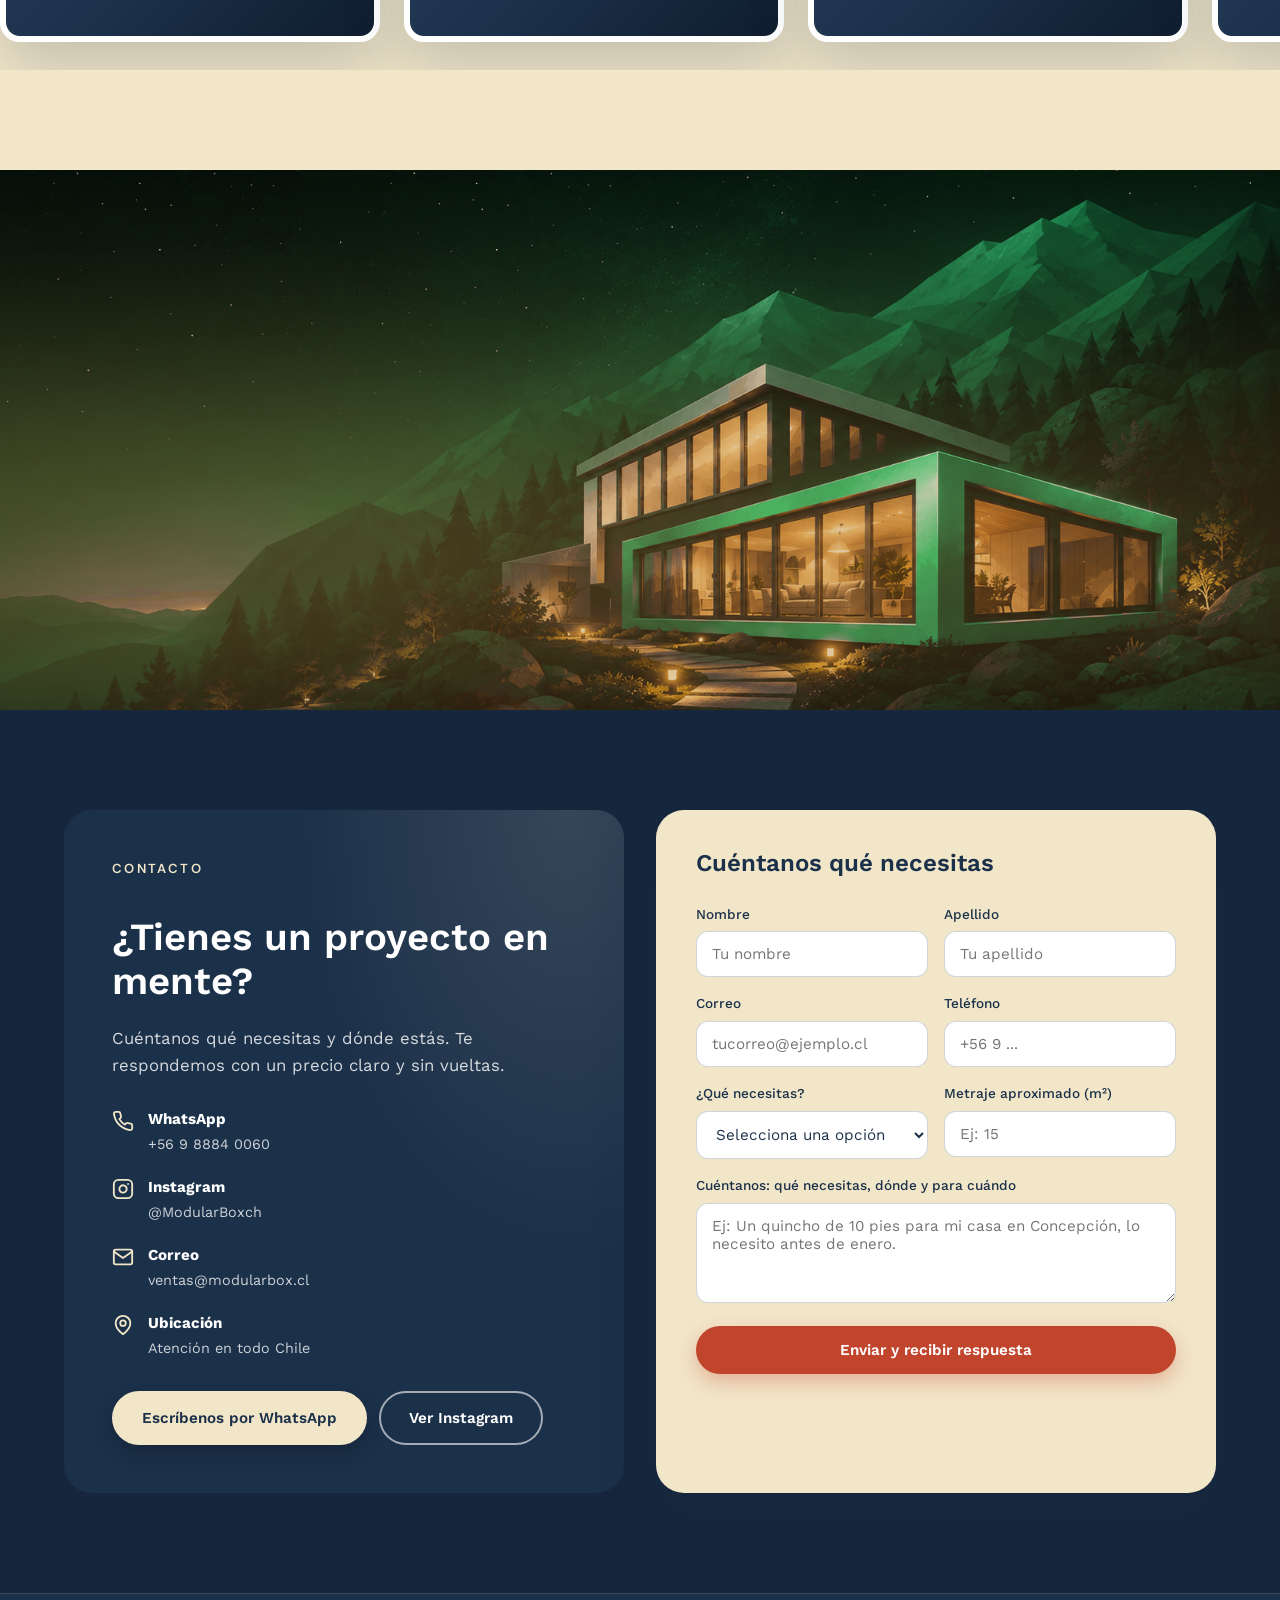
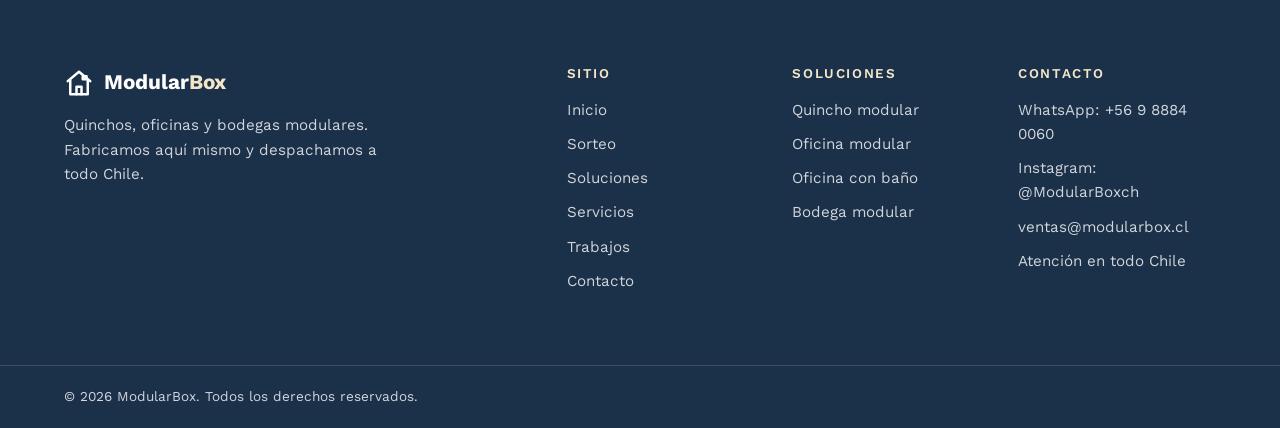
==== commit a867fb0c: "Nueva paleta de colores (azul marino, crema, terracota) + imagen logo en hero" ====
--- a/index.html
+++ b/index.html
@@ -5,7 +5,7 @@
   <meta name="viewport" content="width=device-width, initial-scale=1.0" />
   <title>ModularBox | Quinchos, oficinas y containers a tu medida</title>
   <meta name="description" content="Fabricamos quinchos, oficinas, bodegas y containers adaptados en nuestra propia planta. Despacho e instalación en todo Chile. Escríbenos por WhatsApp y te pasamos el precio directo." />
-  <meta name="theme-color" content="#17201F" />
+  <meta name="theme-color" content="#1B3049" />
   <link rel="preconnect" href="https://fonts.googleapis.com" />
   <link rel="preconnect" href="https://fonts.gstatic.com" crossorigin />
   <link href="https://fonts.googleapis.com/css2?family=Work+Sans:wght@300;400;500;600;700&family=DM+Sans:wght@400;500;600;700&display=swap" rel="stylesheet" />
@@ -62,12 +62,17 @@
     <!-- ===== HERO ===== -->
     <section class="hero">
       <div class="hero-bg" aria-hidden="true"></div>
-      <div class="container hero-content">
-        <h1>Espacio que se adapta a tu forma de vivir</h1>
-        <p class="hero-sub">Módulos habitacionales diseñados para instalarse rápidamente, con diseño, funcionalidad y calidad constructiva.</p>
-
-        <div class="hero-actions">
-          <a href="#contacto" class="btn btn-primary btn-lg">Cotizar</a>
+      <div class="container hero-grid">
+        <div class="hero-content">
+          <h1>Espacio que se adapta a tu forma de vivir</h1>
+          <p class="hero-sub">Módulos habitacionales diseñados para instalarse rápidamente, con diseño, funcionalidad y calidad constructiva.</p>
+
+          <div class="hero-actions">
+            <a href="#contacto" class="btn btn-primary btn-lg">Cotizar</a>
+          </div>
+        </div>
+        <div class="hero-image" aria-hidden="true">
+          <img src="img/logo-modularbox.png" alt="ModularBox" />
         </div>
       </div>
     </section>
--- a/css/styles.css
+++ b/css/styles.css
@@ -1,33 +1,33 @@
 /* ==========================================================================
-   ModularBox - Paleta arquitectónica
-   #17201F fondo principal / navbar
-   #2F3A37 secciones secundarias
-   #D6C7B0 beige arquitectónico
-   #F4F1EA fondos claros
-   #B88A5A botones / acentos
-   #FFFFFF texto sobre fondos oscuros
+   ModularBox - Paleta Logo
+   #1B3049 azul marino (fondo principal / navbar / texto)
+   #F2E6C9 crema / beige (fondos claros)
+   #C1442D rojo terracota (botones / acentos)
+   #D89A2A mostaza / dorado (highlights)
+   #8C9AA0 gris azulado (texto secundario)
    Tipografías: Work Sans (textos) + DM Sans (labels)
    ========================================================================== */
 
 :root {
-  --bg-dark: #17201F;       /* Fondo principal / navbar */
-  --bg-section: #2F3A37;    /* Secciones secundarias */
-  --beige: #D6C7B0;         /* Beige arquitectónico */
-  --beige-soft: #E7DCC8;    /* Tono beige suave para pills y labels */
-  --bg-light: #F4F1EA;      /* Fondos claros */
-  --accent: #B88A5A;        /* Botones / acentos */
-  --accent-deep: #9A7345;   /* Hover del accent */
+  --bg-dark: #1B3049;       /* Azul marino - fondo principal / navbar */
+  --bg-section: #16273D;    /* Azul marino más oscuro - secciones secundarias */
+  --beige: #F2E6C9;         /* Crema - beige principal */
+  --beige-soft: #F7EDD6;    /* Crema suave - pills y labels */
+  --bg-light: #F2E6C9;      /* Crema - fondos claros */
+  --accent: #C1442D;        /* Rojo terracota - botones / acentos */
+  --accent-deep: #A33824;   /* Rojo terracota oscuro - hover */
   --white: #FFFFFF;         /* Texto sobre fondos oscuros */
-  --ink: #1F2A28;           /* Texto sobre fondos claros */
-  --muted: #6A7773;         /* Texto secundario sobre fondos claros */
+  --ink: #1B3049;           /* Azul marino - texto sobre fondos claros */
+  --muted: #8C9AA0;         /* Gris azulado - texto secundario */
+  --gold: #D89A2A;          /* Mostaza/dorado - highlights */
 
   --font: "Work Sans", "Segoe UI", system-ui, -apple-system, Arial, sans-serif;
   --font-label: "DM Sans", "Segoe UI", system-ui, -apple-system, Arial, sans-serif;
 
   --radius: 20px;
   --radius-lg: 32px;
-  --shadow: 0 10px 30px rgba(23, 32, 31, .10);
-  --shadow-lg: 0 24px 60px rgba(23, 32, 31, .22);
+  --shadow: 0 10px 30px rgba(27, 48, 73, .12);
+  --shadow-lg: 0 24px 60px rgba(27, 48, 73, .22);
 
   --container: 1200px;
 }
@@ -110,7 +110,7 @@
 }
 .btn:hover { transform: translateY(-2px); }
 
-.btn-primary { background: var(--accent); color: var(--white); box-shadow: 0 8px 20px rgba(184, 138, 90, .32); }
+.btn-primary { background: var(--accent); color: var(--white); box-shadow: 0 8px 20px rgba(193, 68, 45, .32); }
 .btn-primary:hover { background: var(--accent-deep); }
 
 .btn-outline { background: transparent; color: var(--beige); border-color: var(--beige); }
@@ -139,9 +139,9 @@
   position: fixed;
   top: 0; left: 0; right: 0;
   z-index: 100;
-  background: rgba(23, 32, 31, .92);
+  background: rgba(27, 48, 73, .92);
   backdrop-filter: blur(10px);
-  border-bottom: 1px solid rgba(214, 199, 176, .16);
+  border-bottom: 1px solid rgba(242, 230, 201, .16);
 }
 
 .header-inner { display: flex; align-items: center; justify-content: space-between; height: 78px; }
@@ -194,15 +194,35 @@
   content: "";
   position: absolute;
   inset: 0;
-  background: linear-gradient(90deg, rgba(23, 32, 31, .82) 0%, rgba(23, 32, 31, .55) 38%, rgba(23, 32, 31, .15) 72%, rgba(23, 32, 31, .38) 100%);
-}
-
-.hero-content {
+  background: linear-gradient(90deg, rgba(27, 48, 73, .82) 0%, rgba(27, 48, 73, .55) 38%, rgba(27, 48, 73, .15) 72%, rgba(27, 48, 73, .38) 100%);
+}
+
+.hero-grid {
   position: relative;
   z-index: 1;
-  max-width: 640px;
+  display: grid;
+  grid-template-columns: 1fr 1fr;
+  gap: 48px;
+  align-items: center;
+  min-height: 60vh;
+}
+
+.hero-content {
   text-align: left;
-  margin-left: clamp(16px, 4vw, 64px);
+}
+
+.hero-image {
+  display: flex;
+  align-items: center;
+  justify-content: center;
+}
+
+.hero-image img {
+  max-width: 100%;
+  height: auto;
+  max-height: 480px;
+  object-fit: contain;
+  filter: drop-shadow(0 20px 40px rgba(0, 0, 0, .35));
 }
 
 .hero h1 {
@@ -223,8 +243,8 @@
 .promo {
   padding: 22px 0 26px;
   background:
-    radial-gradient(90% 120% at 85% 0%, rgba(214, 199, 176, .10), transparent 55%),
-    radial-gradient(70% 90% at 10% 100%, rgba(184, 138, 90, .08), transparent 55%),
+    radial-gradient(90% 120% at 85% 0%, rgba(242, 230, 201, .10), transparent 55%),
+    radial-gradient(70% 90% at 10% 100%, rgba(193, 68, 45, .08), transparent 55%),
     var(--bg-dark);
 }
 
@@ -265,8 +285,8 @@
   position: relative;
   height: 120px;
   background:
-    radial-gradient(80% 120% at 20% 15%, rgba(214, 199, 176, .22), transparent 55%),
-    linear-gradient(135deg, #3B4A46 0%, #2F3A37 55%, #1B2624 100%);
+    radial-gradient(80% 120% at 20% 15%, rgba(242, 230, 201, .22), transparent 55%),
+    linear-gradient(135deg, #2A4060 0%, #1B3049 55%, #0F1D2E 100%);
 }
 .prize-img::after {
   content: attr(data-label);
@@ -287,7 +307,7 @@
 
 .prize-place {
   align-self: flex-start;
-  background: rgba(184, 138, 90, .16);
+  background: rgba(193, 68, 45, .16);
   color: var(--accent-deep);
   font-family: var(--font-label);
   font-weight: 600;
@@ -316,7 +336,7 @@
 .promo-countdown { display: flex; gap: 14px; justify-content: center; }
 .promo-countdown div {
   background: rgba(255, 255, 255, .08);
-  border: 1px solid rgba(214, 199, 176, .25);
+  border: 1px solid rgba(242, 230, 201, .25);
   color: var(--white);
   border-radius: 16px;
   padding: 12px 16px;
@@ -369,7 +389,7 @@
 }
 .promo-pay span {
   background: rgba(255, 255, 255, .1);
-  border: 1px solid rgba(214, 199, 176, .25);
+  border: 1px solid rgba(242, 230, 201, .25);
   border-radius: 999px;
   padding: 5px 14px;
   font-size: .8rem;
@@ -384,7 +404,7 @@
   margin: 34px auto 0;
   text-align: left;
   background: rgba(255, 255, 255, .06);
-  border: 1px solid rgba(214, 199, 176, .22);
+  border: 1px solid rgba(242, 230, 201, .22);
   border-radius: var(--radius);
   padding: 0 26px;
 }
@@ -405,7 +425,7 @@
 .buy-form .form-field input,
 .buy-form .form-field select {
   background: rgba(255, 255, 255, .10);
-  border-color: rgba(214, 199, 176, .3);
+  border-color: rgba(242, 230, 201, .3);
   color: var(--white);
 }
 .buy-form .form-field input::placeholder { color: rgba(255, 255, 255, .55); }
@@ -415,7 +435,7 @@
   background: var(--white);
   color: var(--ink);
   border-color: var(--accent);
-  box-shadow: 0 0 0 3px rgba(184, 138, 90, .28);
+  box-shadow: 0 0 0 3px rgba(193, 68, 45, .28);
 }
 
 /* ==========================================================================
@@ -446,7 +466,7 @@
   overflow-y: auto;
   border-radius: 20px;
   background: var(--bg-dark);
-  border: 1px solid rgba(214, 199, 176, .22);
+  border: 1px solid rgba(242, 230, 201, .22);
   box-shadow: 0 30px 80px rgba(0, 0, 0, .5);
   overscroll-behavior: contain;
 }
@@ -461,7 +481,7 @@
   height: 40px;
   margin: 14px 14px -14px auto;
   border-radius: 999px;
-  border: 1px solid rgba(214, 199, 176, .35);
+  border: 1px solid rgba(242, 230, 201, .35);
   background: var(--bg-section);
   color: var(--beige);
   cursor: pointer;
@@ -499,11 +519,11 @@
   height: 66px;
   border: none;
   border-radius: 50%;
-  background: radial-gradient(120% 120% at 30% 25%, #DCA26B 0%, var(--accent) 48%, #8A623A 100%);
+  background: radial-gradient(120% 120% at 30% 25%, #D85A48 0%, var(--accent) 48%, #8A2E1E 100%);
   color: var(--white);
   cursor: pointer;
   box-shadow:
-    0 10px 26px rgba(184, 138, 90, .5),
+    0 10px 26px rgba(193, 68, 45, .5),
     inset 0 -3px 8px rgba(0, 0, 0, .2),
     inset 0 3px 6px rgba(255, 255, 255, .25);
   transition: transform .2s ease, box-shadow .2s ease;
@@ -517,7 +537,7 @@
   inset: 0;
   z-index: -1;
   border-radius: 50%;
-  background: rgba(184, 138, 90, .45);
+  background: rgba(193, 68, 45, .45);
   animation: bubble-pulse 2.4s ease-out infinite;
 }
 
@@ -601,7 +621,7 @@
   position: fixed;
   inset: 0;
   z-index: 300;
-  background: rgba(23, 32, 31, .85);
+  background: rgba(27, 48, 73, .85);
   display: flex;
   flex-direction: column;
   align-items: center;
@@ -623,7 +643,7 @@
   display: flex;
   align-items: center;
   justify-content: space-between;
-  border-bottom: 2px dashed rgba(23, 32, 31, .25);
+  border-bottom: 2px dashed rgba(27, 48, 73, .25);
   padding-bottom: 14px;
   margin-bottom: 14px;
 }
@@ -648,7 +668,7 @@
   margin-top: 14px;
   font-size: .78rem;
   color: var(--muted);
-  border-top: 2px dashed rgba(23, 32, 31, .25);
+  border-top: 2px dashed rgba(27, 48, 73, .25);
   padding-top: 12px;
 }
 .boleta-actions { display: flex; gap: 12px; }
@@ -718,14 +738,14 @@
   font-weight: 600;
   padding: 8px 16px;
   border-radius: 10px;
-  box-shadow: 0 2px 8px rgba(23, 32, 31, .10);
+  box-shadow: 0 2px 8px rgba(27, 48, 73, .10);
 }
 
 /* Placeholder de imagen (reemplazar por fotos reales) */
 .ph-img {
   background:
-    radial-gradient(80% 120% at 20% 15%, rgba(214, 199, 176, .22), transparent 55%),
-    linear-gradient(135deg, #3B4A46 0%, #2F3A37 55%, #1B2624 100%);
+    radial-gradient(80% 120% at 20% 15%, rgba(242, 230, 201, .22), transparent 55%),
+    linear-gradient(135deg, #2A4060 0%, #1B3049 55%, #0F1D2E 100%);
   display: flex;
   align-items: flex-end;
 }
@@ -764,7 +784,7 @@
   padding: 34px;
   transition: transform .2s ease, box-shadow .2s ease, border-color .2s ease, background .2s ease;
 }
-.service:hover { transform: translateY(-4px); box-shadow: var(--shadow-lg); background: #1D2927; border-color: var(--beige); }
+.service:hover { transform: translateY(-4px); box-shadow: var(--shadow-lg); background: #1E3350; border-color: var(--beige); }
 
 .service-icon {
   width: 60px; height: 60px;
@@ -816,8 +836,8 @@
   box-shadow: var(--shadow-lg);
   background:
     var(--img) no-repeat center center / cover,
-    radial-gradient(90% 120% at 15% 10%, rgba(214, 199, 176, .22), transparent 60%),
-    linear-gradient(135deg, #3B4A46 0%, #2F3A37 55%, #1B2624 100%);
+    radial-gradient(90% 120% at 15% 10%, rgba(242, 230, 201, .22), transparent 60%),
+    linear-gradient(135deg, #2A4060 0%, #1B3049 55%, #0F1D2E 100%);
 }
 
 @keyframes trabajos-scroll {
@@ -850,7 +870,7 @@
 
 .contacto-card {
   background:
-    radial-gradient(90% 120% at 90% 0%, rgba(214, 199, 176, .12), transparent 55%),
+    radial-gradient(90% 120% at 90% 0%, rgba(242, 230, 201, .12), transparent 55%),
     var(--bg-dark);
   color: var(--white);
   border-radius: 28px;
@@ -902,7 +922,7 @@
 .form-field textarea {
   width: 100%;
   padding: 13px 15px;
-  border: 1.5px solid rgba(23, 32, 31, .2);
+  border: 1.5px solid rgba(27, 48, 73, .2);
   border-radius: 12px;
   font-family: inherit;
   font-size: .95rem;
@@ -915,7 +935,7 @@
 .form-field textarea:focus {
   outline: none;
   border-color: var(--accent);
-  box-shadow: 0 0 0 3px rgba(184, 138, 90, .18);
+  box-shadow: 0 0 0 3px rgba(193, 68, 45, .18);
   background: var(--white);
 }
 .form-field textarea { resize: vertical; }
@@ -931,7 +951,7 @@
 .site-footer {
   background: var(--bg-dark);
   color: rgba(255, 255, 255, .8);
-  border-top: 1px solid rgba(214, 199, 176, .14);
+  border-top: 1px solid rgba(242, 230, 201, .14);
 }
 
 .footer-inner {
@@ -965,8 +985,8 @@
   align-items: center;
   padding: 140px 0 80px;
   background:
-    radial-gradient(90% 120% at 85% 0%, rgba(214, 199, 176, .10), transparent 55%),
-    radial-gradient(70% 90% at 10% 100%, rgba(184, 138, 90, .08), transparent 55%),
+    radial-gradient(90% 120% at 85% 0%, rgba(242, 230, 201, .10), transparent 55%),
+    radial-gradient(70% 90% at 10% 100%, rgba(193, 68, 45, .08), transparent 55%),
     var(--bg-dark);
 }
 
@@ -990,7 +1010,7 @@
 .participa-pay {
   margin-top: 26px;
   padding-top: 26px;
-  border-top: 1px solid rgba(23, 32, 31, .15);
+  border-top: 1px solid rgba(27, 48, 73, .15);
 }
 .participa-pay-label { display: block; text-align: center; font-weight: 600; color: var(--ink); margin-bottom: 16px; }
 
@@ -1034,8 +1054,8 @@
   font-size: 1.05rem;
   letter-spacing: .02em;
   color: var(--ink);
-  background: rgba(23, 32, 31, .06);
-  border: 1px solid rgba(23, 32, 31, .15);
+  background: rgba(27, 48, 73, .06);
+  border: 1px solid rgba(27, 48, 73, .15);
   border-radius: 14px;
   padding: 12px 18px;
 }
@@ -1065,7 +1085,8 @@
   .footer-inner { grid-template-columns: 1fr; gap: 44px; }
 
   .hero { padding-top: 120px; }
-  .hero-content { max-width: 48%; }
+  .hero-grid { gap: 32px; }
+  .hero-image img { max-height: 360px; }
 
   .alt-card { grid-template-columns: 1fr 1fr; gap: 32px; padding: 28px; }
 }
@@ -1087,7 +1108,7 @@
     opacity: 0;
     visibility: hidden;
     transition: transform .2s ease, opacity .2s ease, visibility .2s;
-    border-bottom: 1px solid rgba(214, 199, 176, .16);
+    border-bottom: 1px solid rgba(242, 230, 201, .16);
   }
   .site-nav.open { transform: translateY(0); opacity: 1; visibility: visible; }
   .site-nav a { padding: 10px 0; font-size: 1.05rem; width: 100%; color: var(--white); }
@@ -1104,7 +1125,9 @@
     background-size: auto 110%;
     background-position: center center;
   }
-  .hero-content { max-width: 100%; margin-left: 0; }
+  .hero-grid { grid-template-columns: 1fr; }
+  .hero-image { order: -1; }
+  .hero-image img { max-height: 280px; }
 
   .section-head.split {
     grid-template-columns: 1fr;
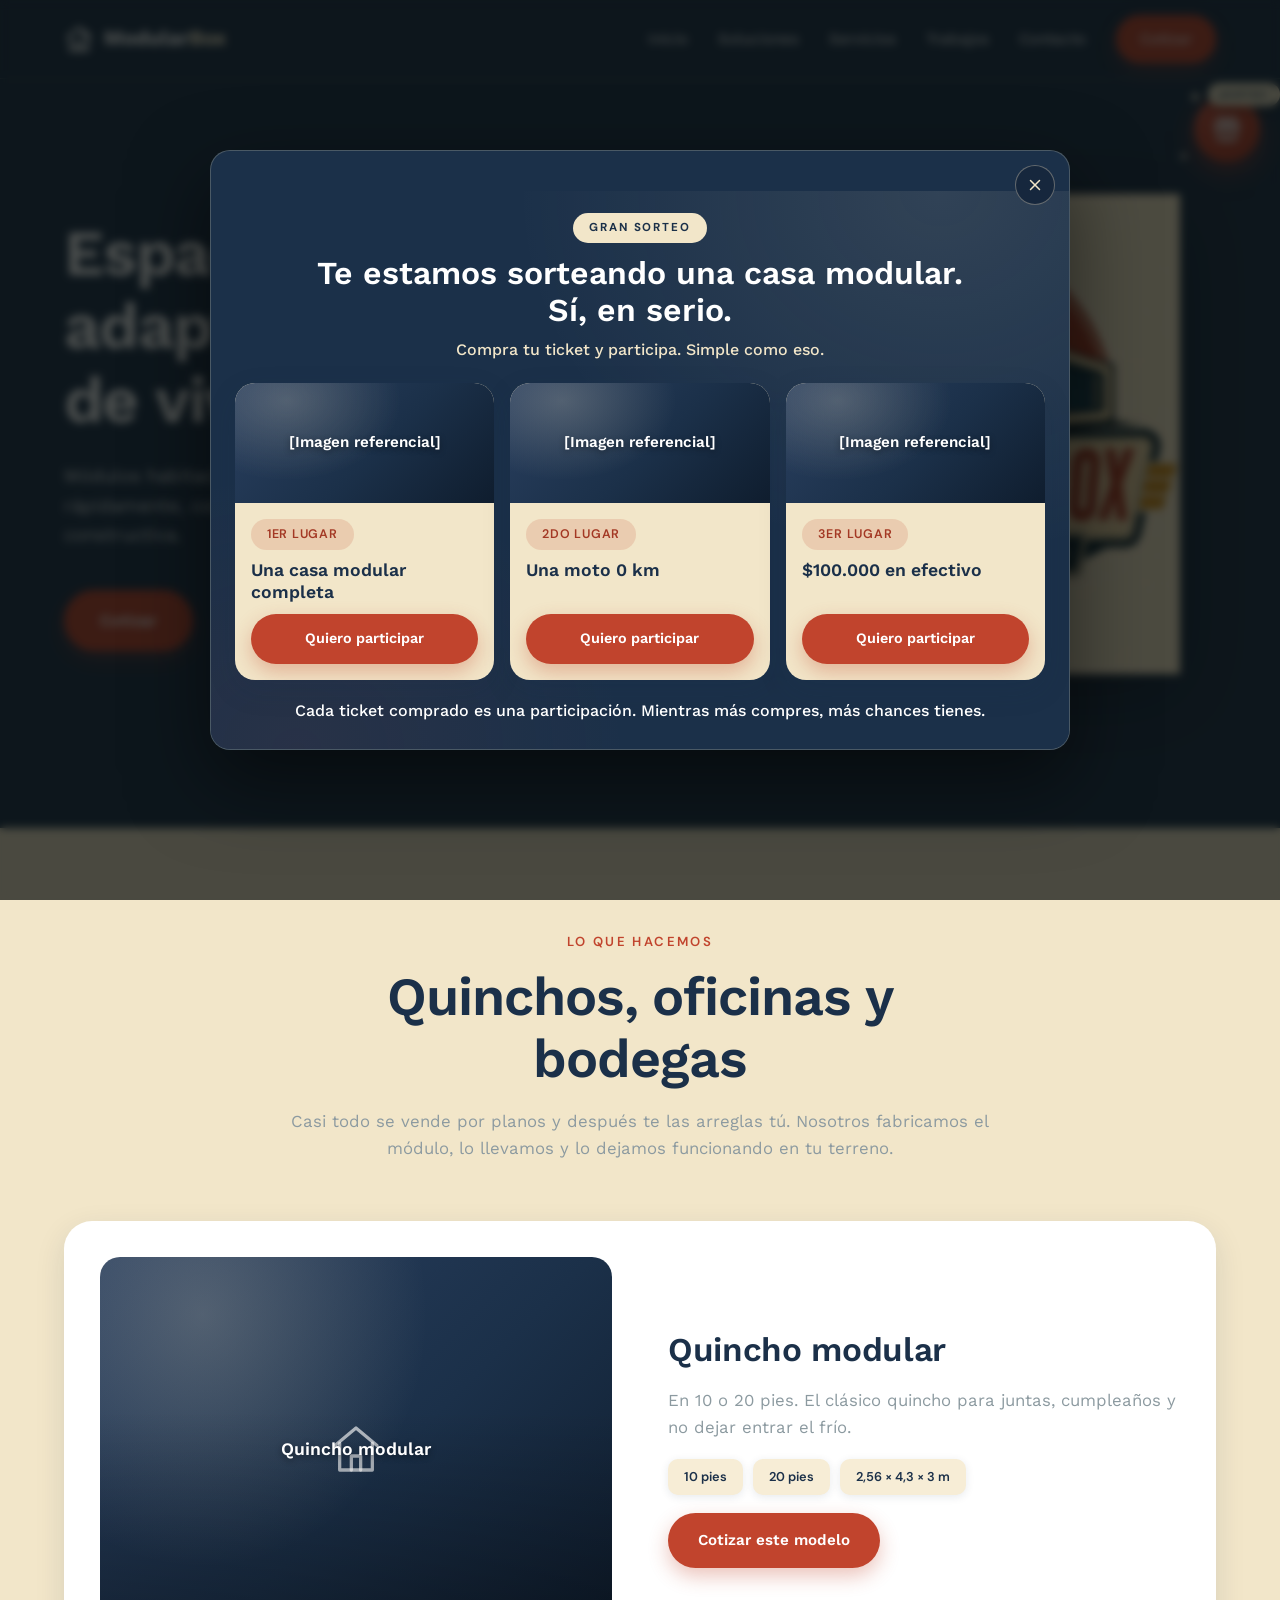
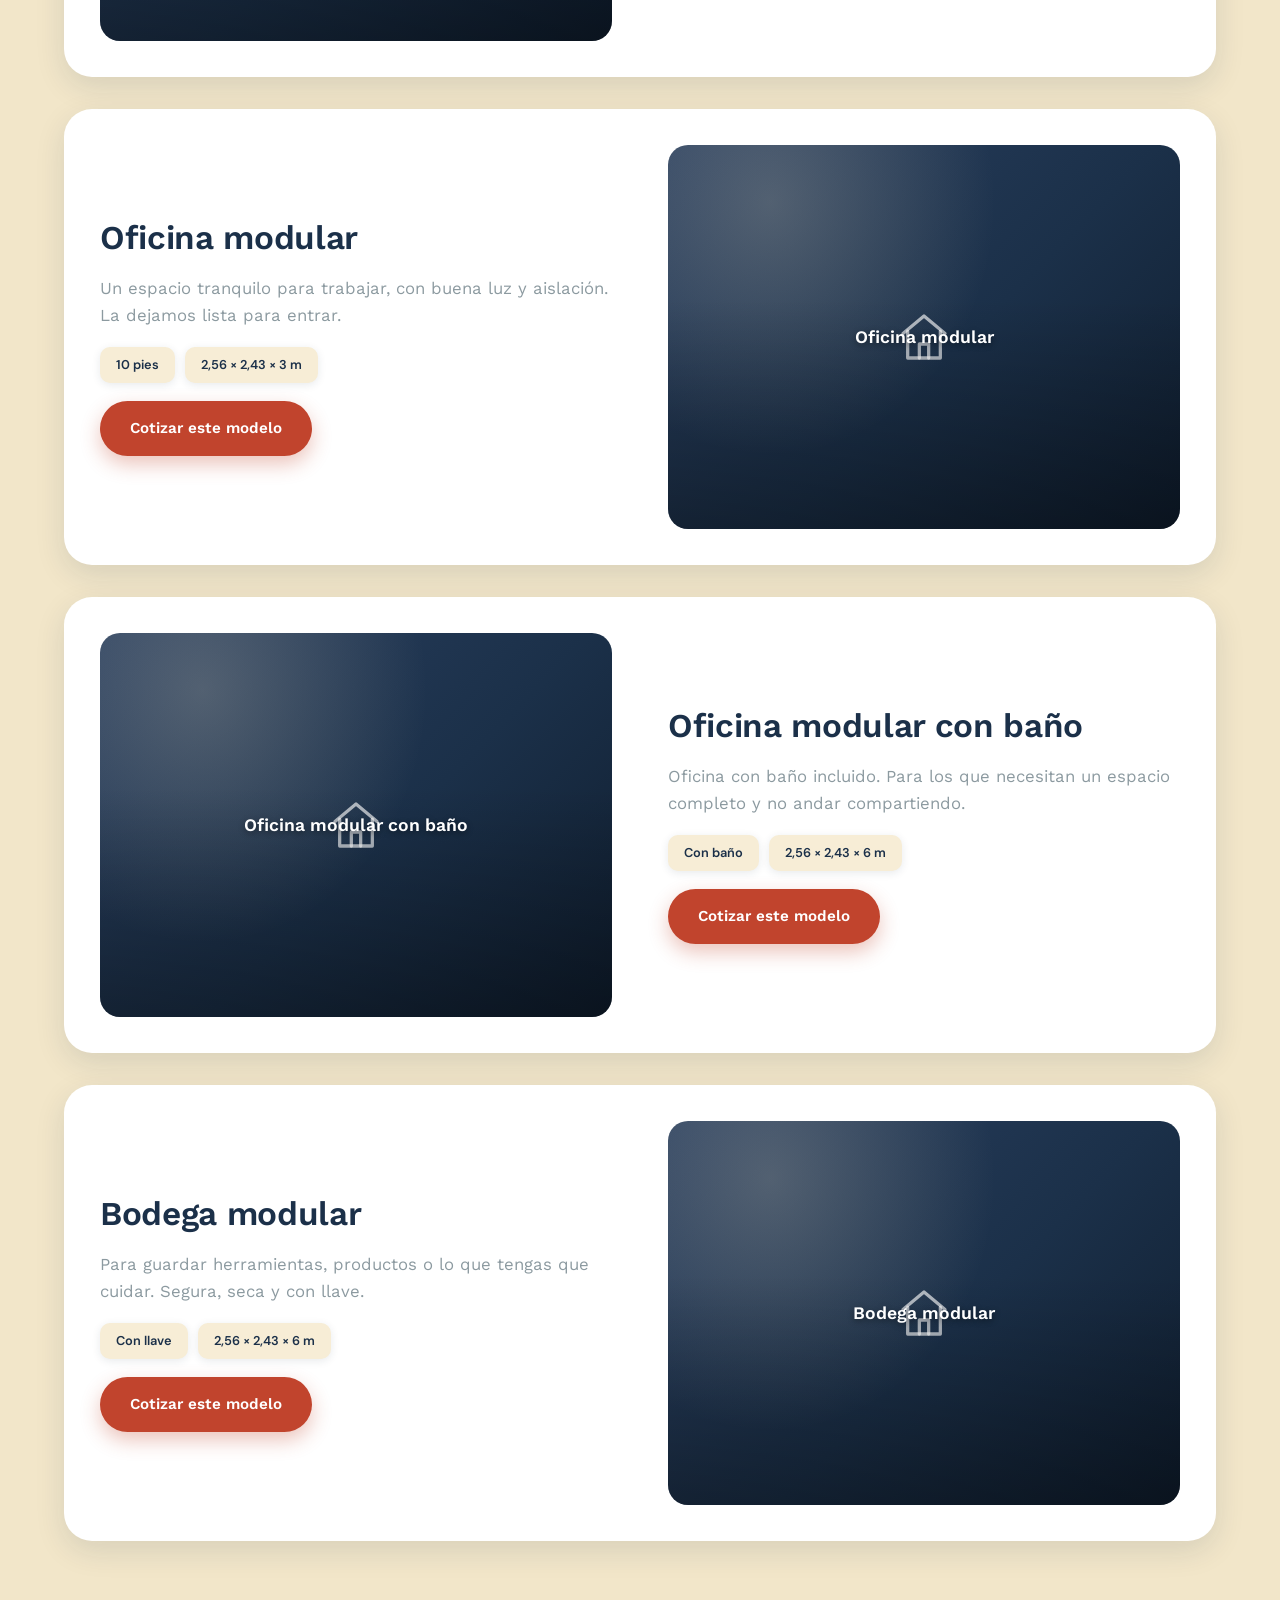
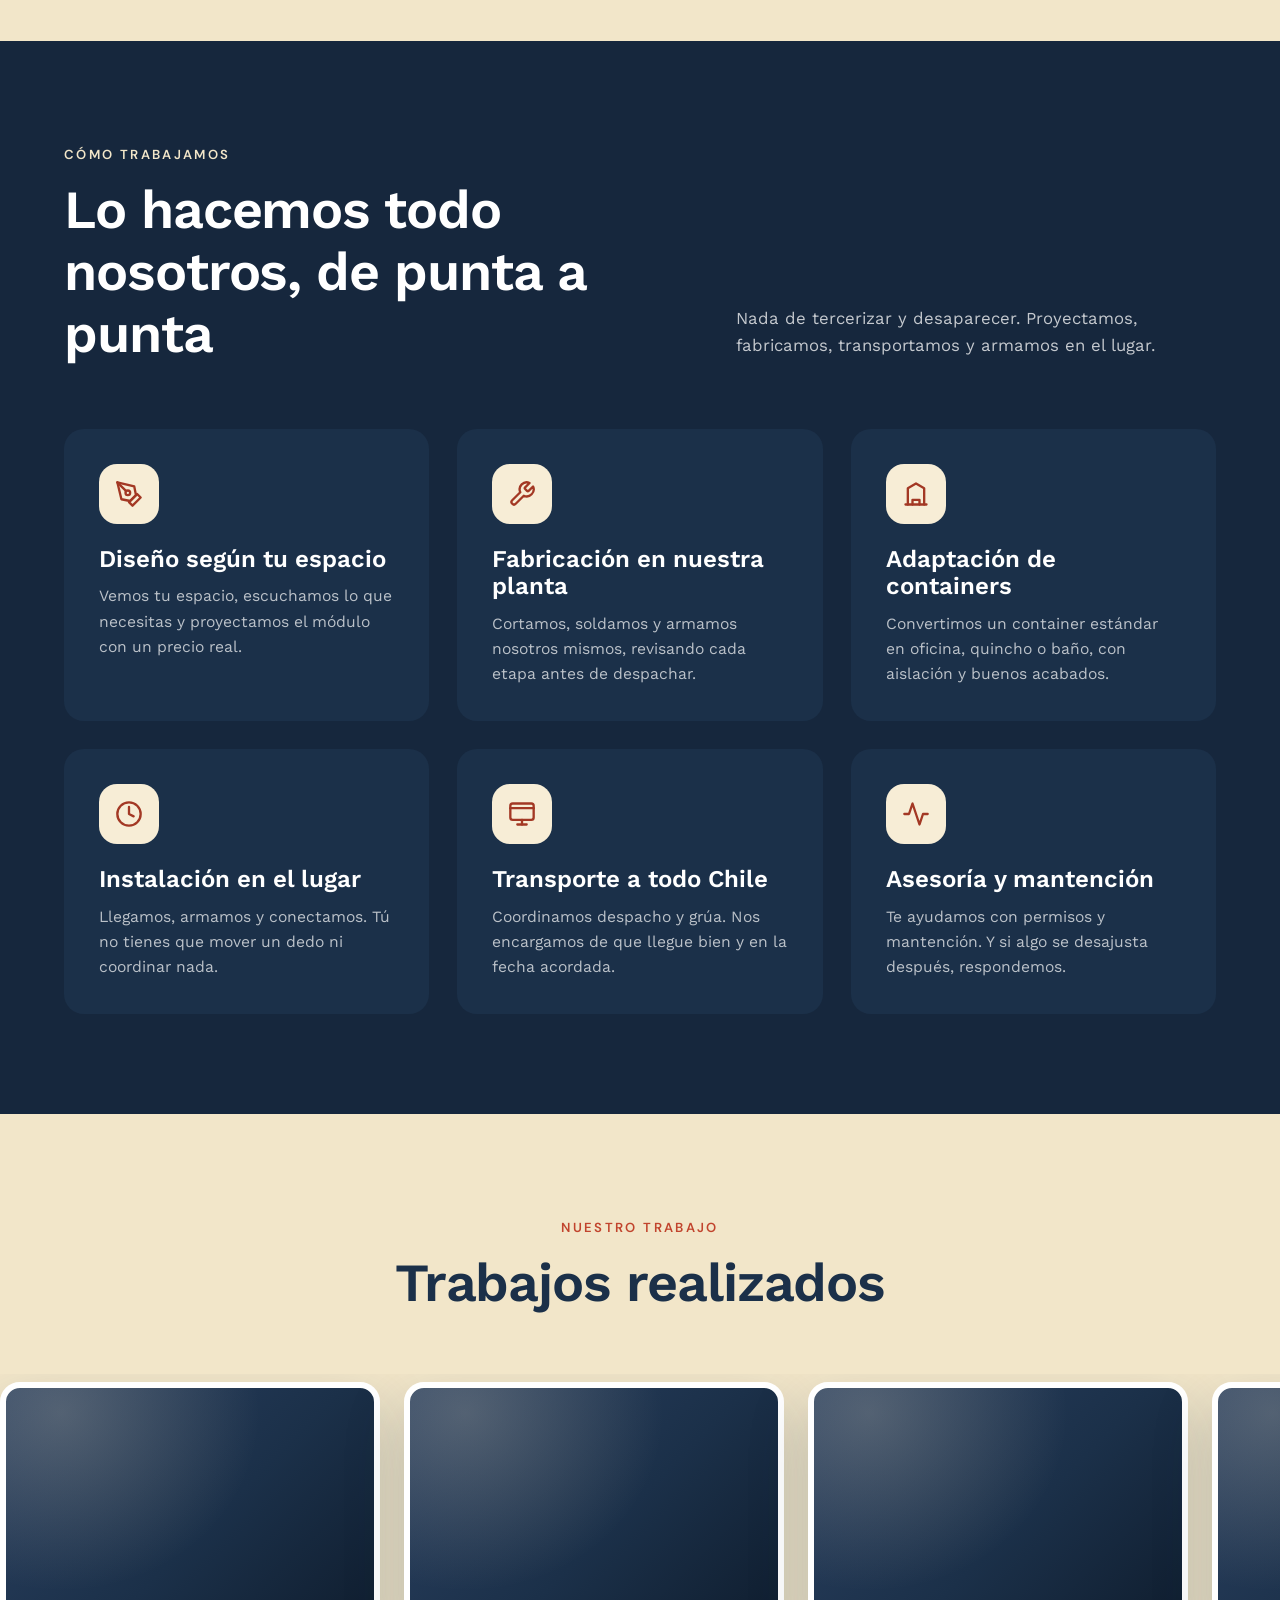
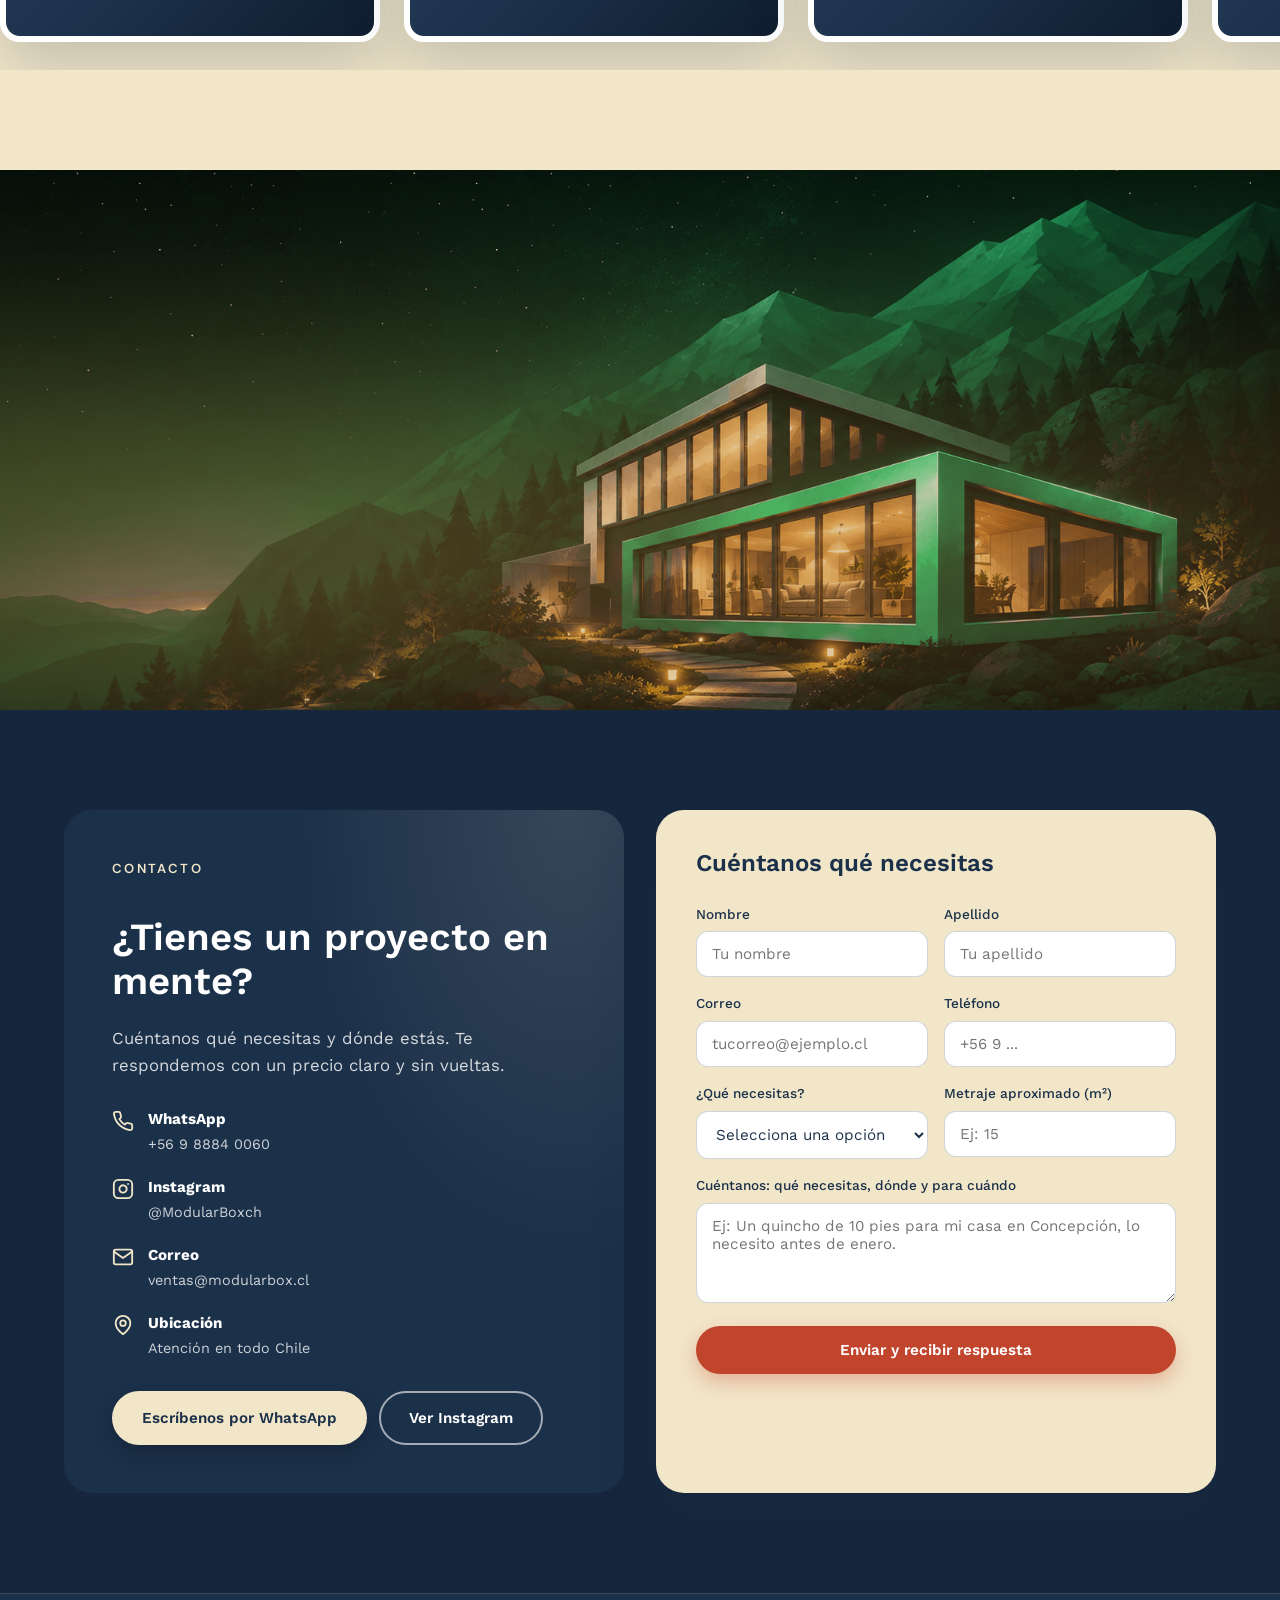
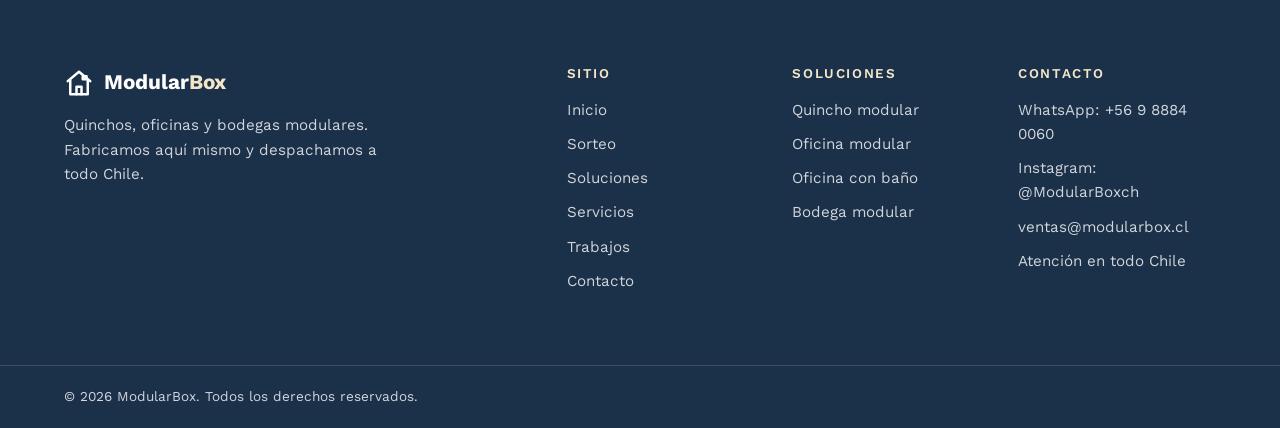
==== commit ba9bd9d7: "Eliminar imagen de fondo del hero, mantener solo logo" ====
--- a/index.html
+++ b/index.html
@@ -61,7 +61,6 @@
 
     <!-- ===== HERO ===== -->
     <section class="hero">
-      <div class="hero-bg" aria-hidden="true"></div>
       <div class="container hero-grid">
         <div class="hero-content">
           <h1>Espacio que se adapta a tu forma de vivir</h1>
--- a/css/styles.css
+++ b/css/styles.css
@@ -182,19 +182,6 @@
   color: var(--white);
   padding: 140px 0 100px;
   overflow: hidden;
-}
-
-.hero-bg {
-  position: absolute;
-  inset: 0;
-  background: url("../img/hero-bg.png") no-repeat center center / cover;
-  background-position: 55% center;
-}
-.hero-bg::after {
-  content: "";
-  position: absolute;
-  inset: 0;
-  background: linear-gradient(90deg, rgba(27, 48, 73, .82) 0%, rgba(27, 48, 73, .55) 38%, rgba(27, 48, 73, .15) 72%, rgba(27, 48, 73, .38) 100%);
 }
 
 .hero-grid {
@@ -1121,10 +1108,6 @@
     gap: 40px;
     padding: 120px 0 70px;
   }
-  .hero-bg {
-    background-size: auto 110%;
-    background-position: center center;
-  }
   .hero-grid { grid-template-columns: 1fr; }
   .hero-image { order: -1; }
   .hero-image img { max-height: 280px; }
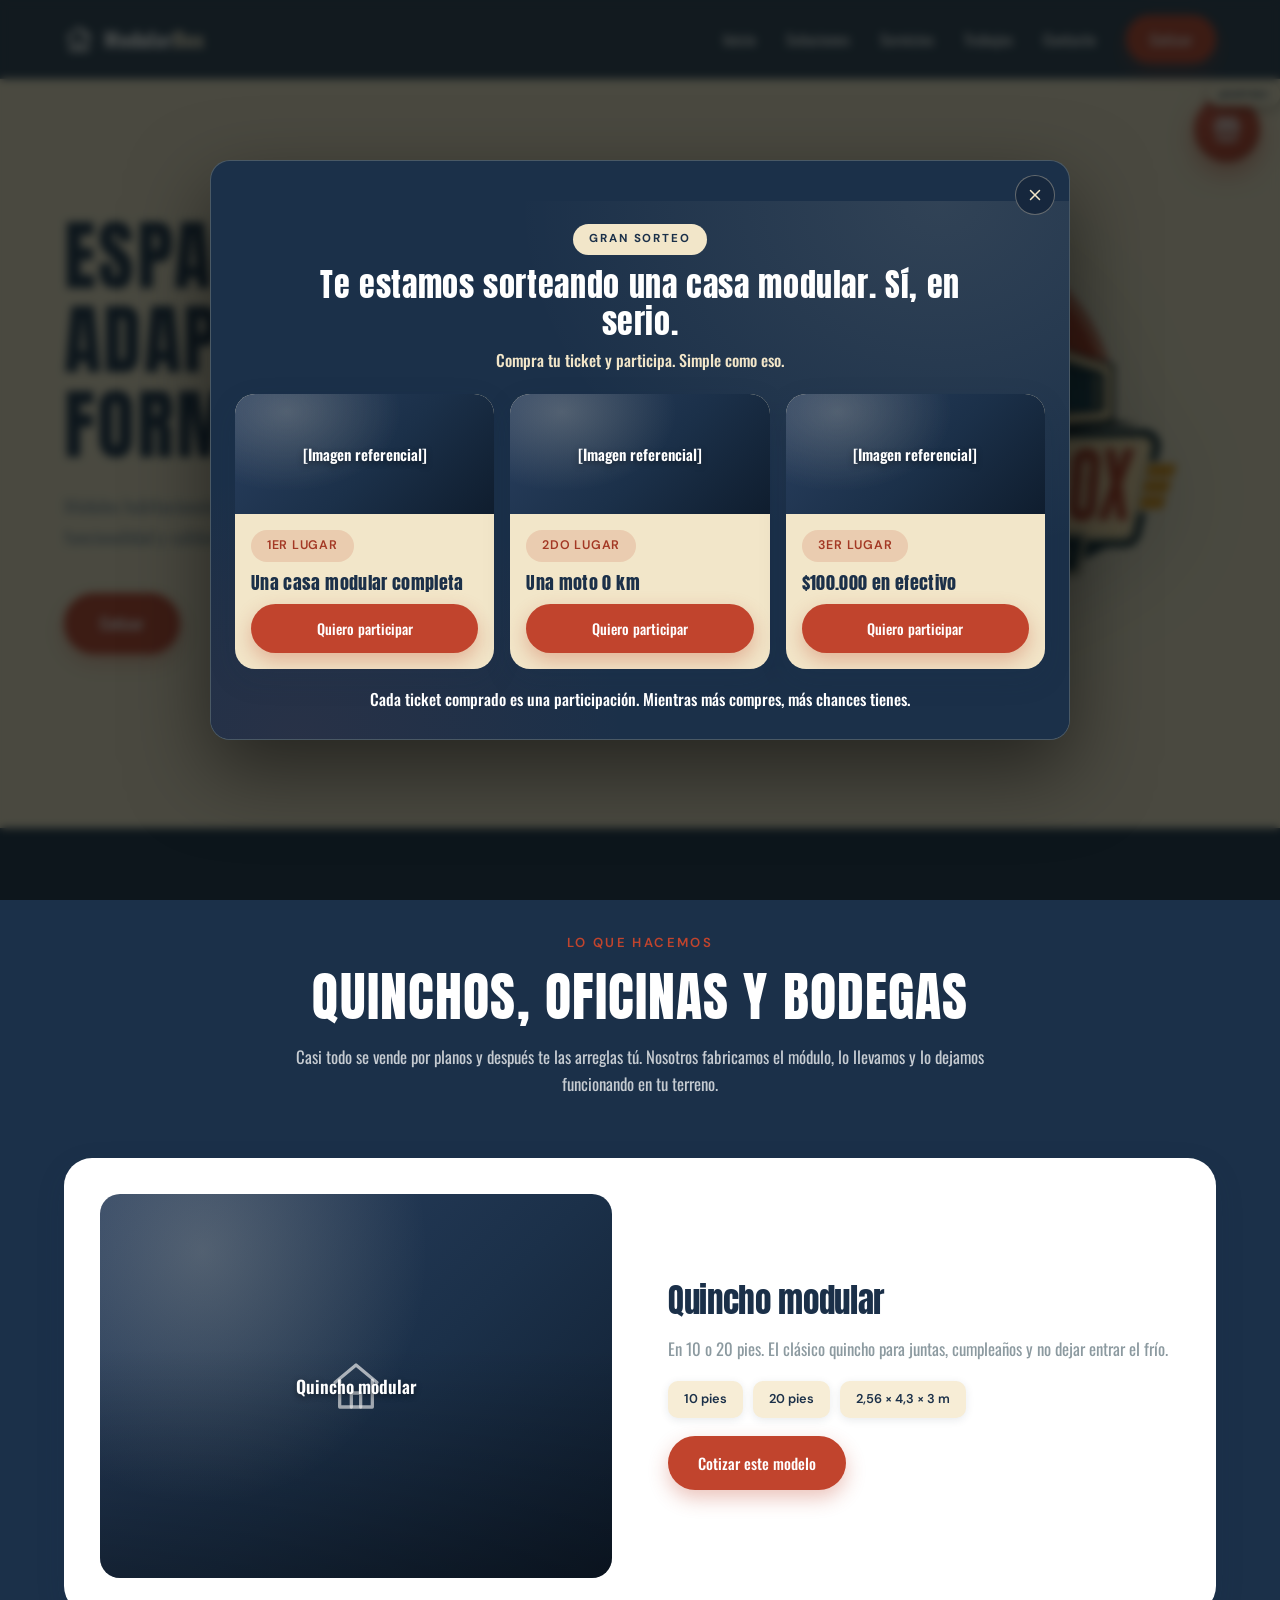
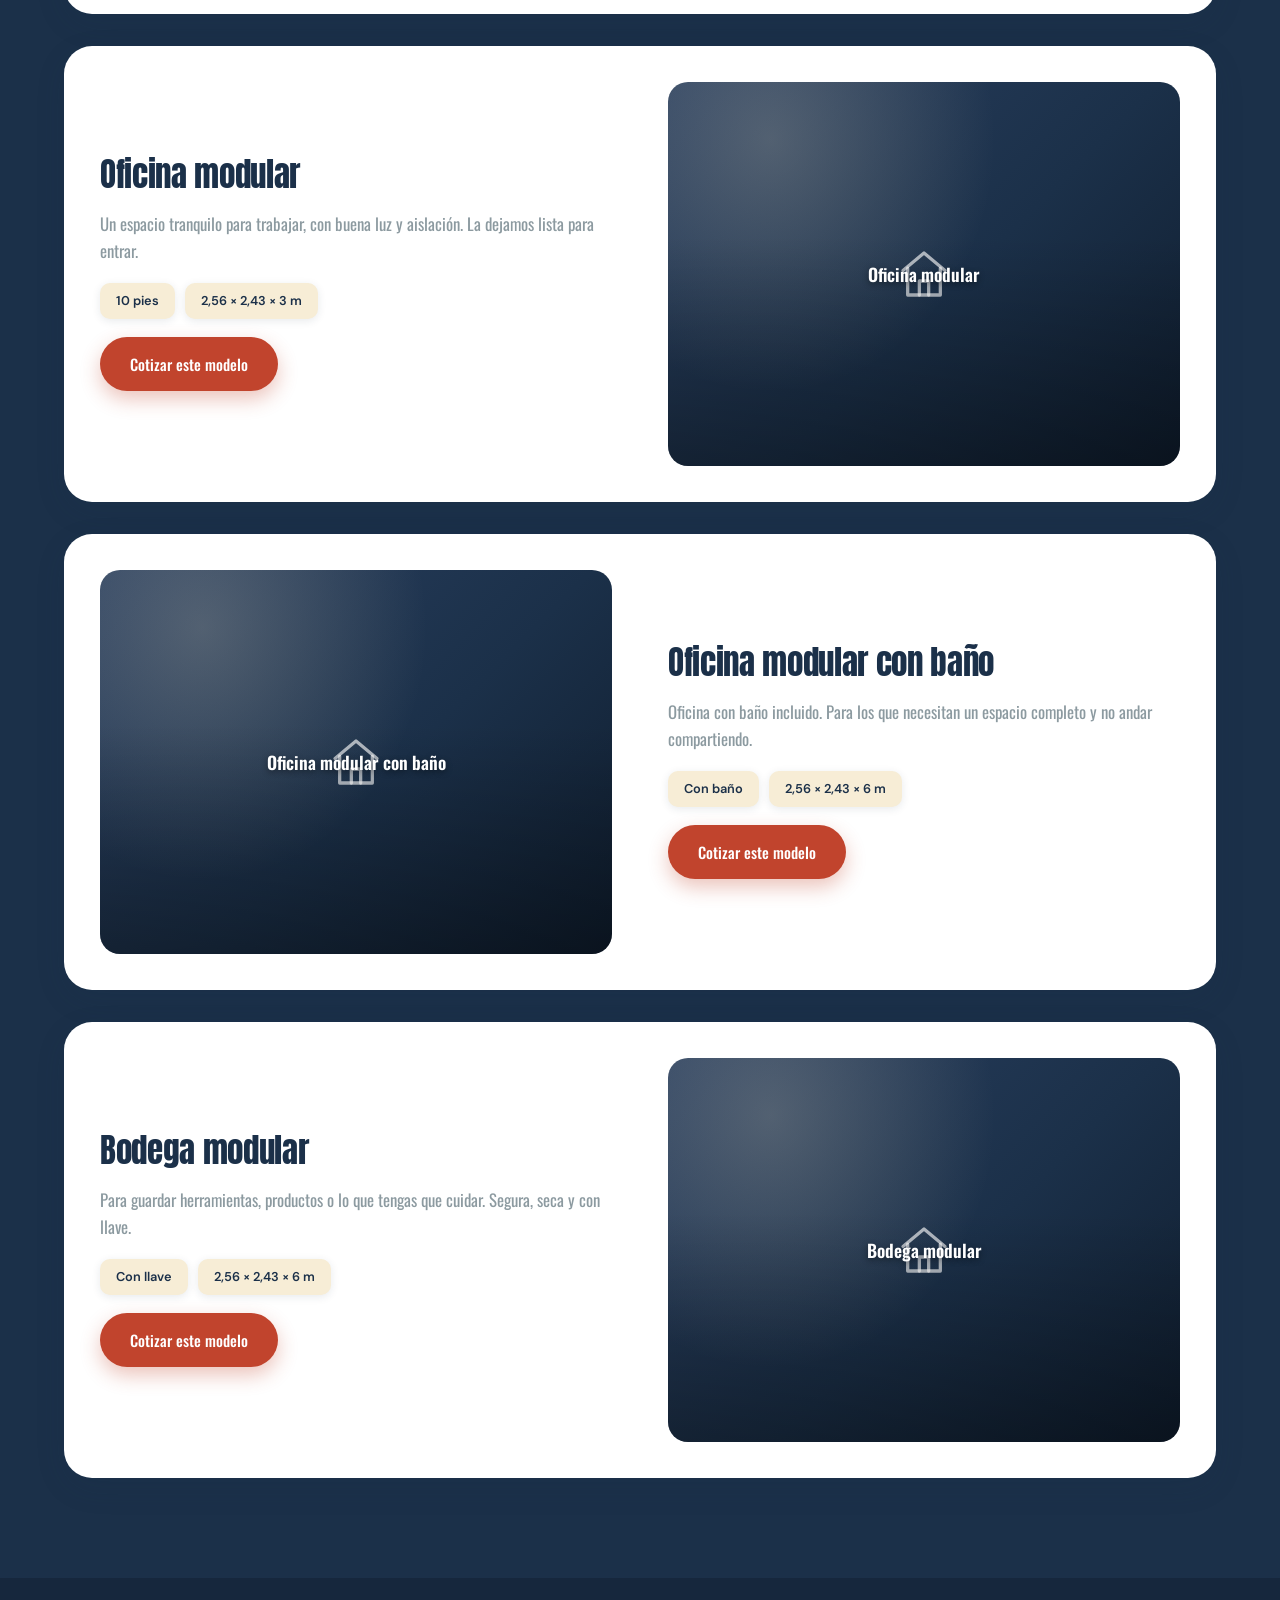
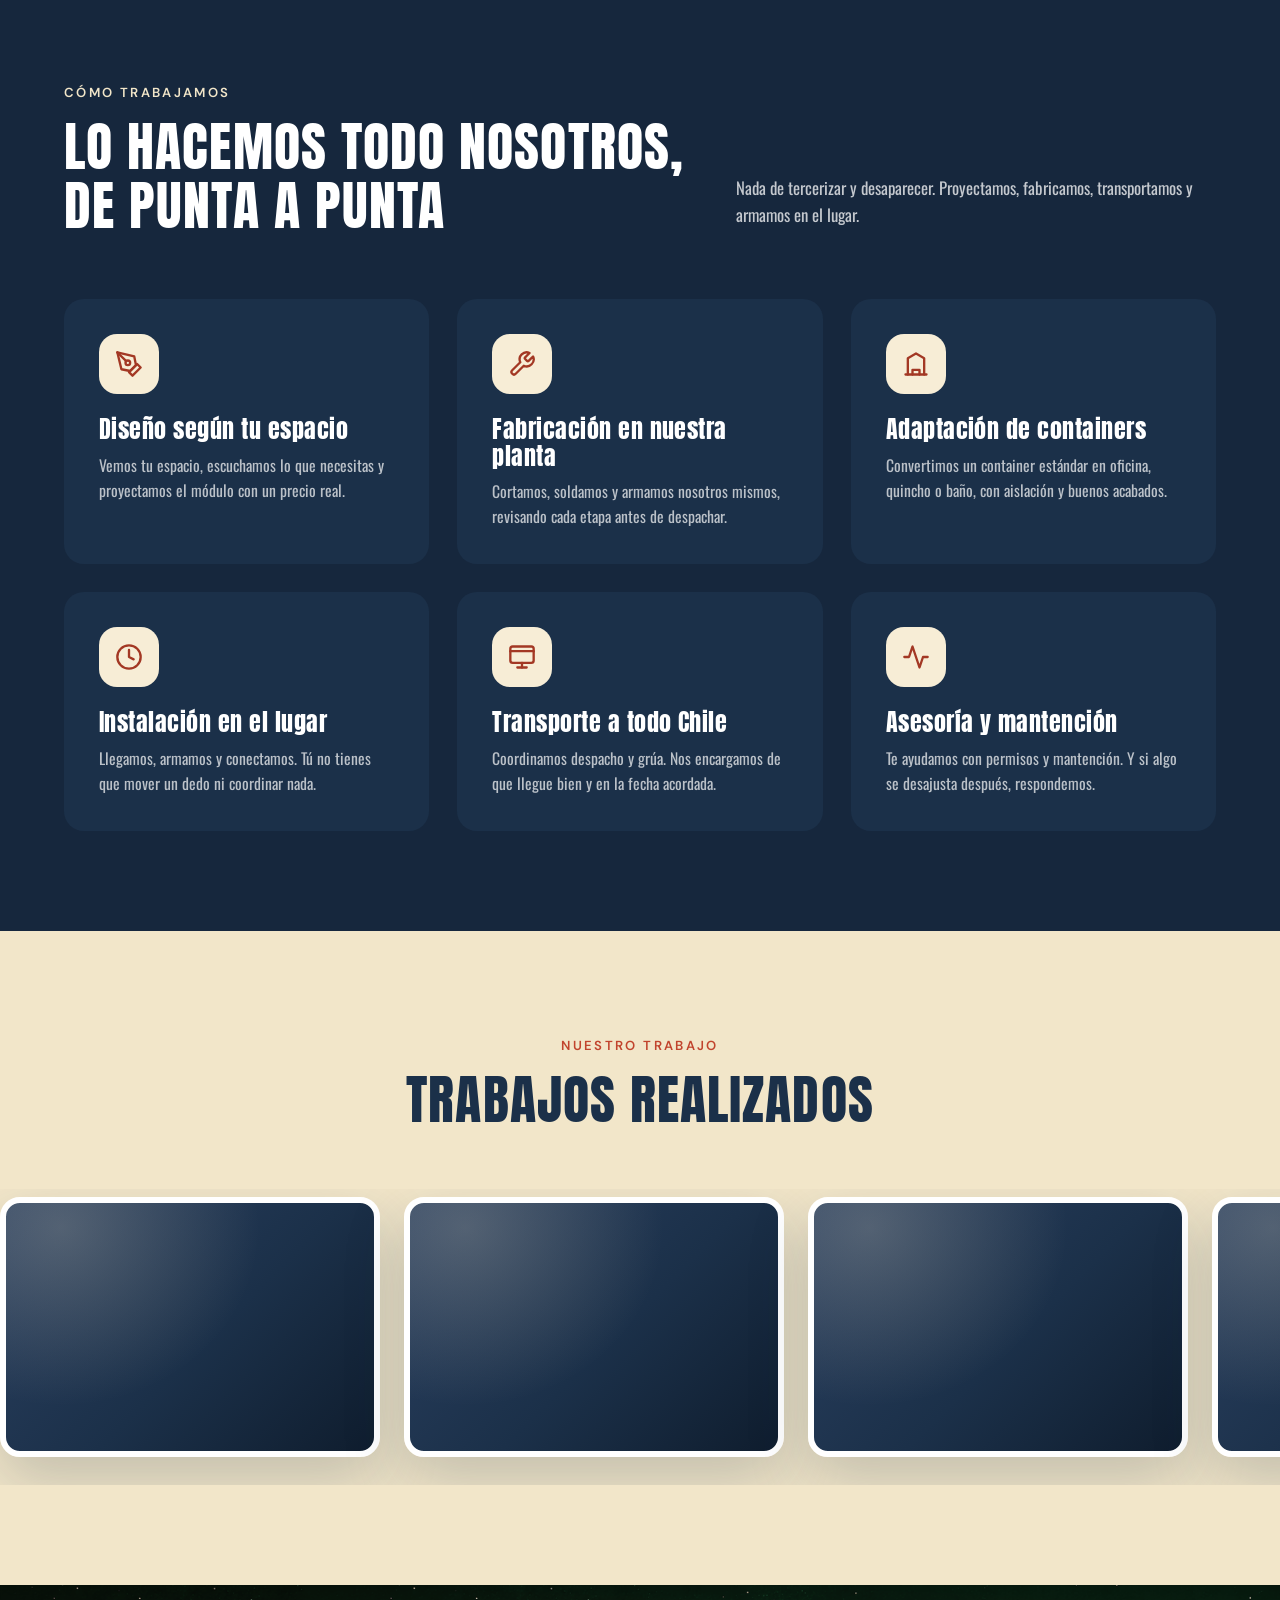
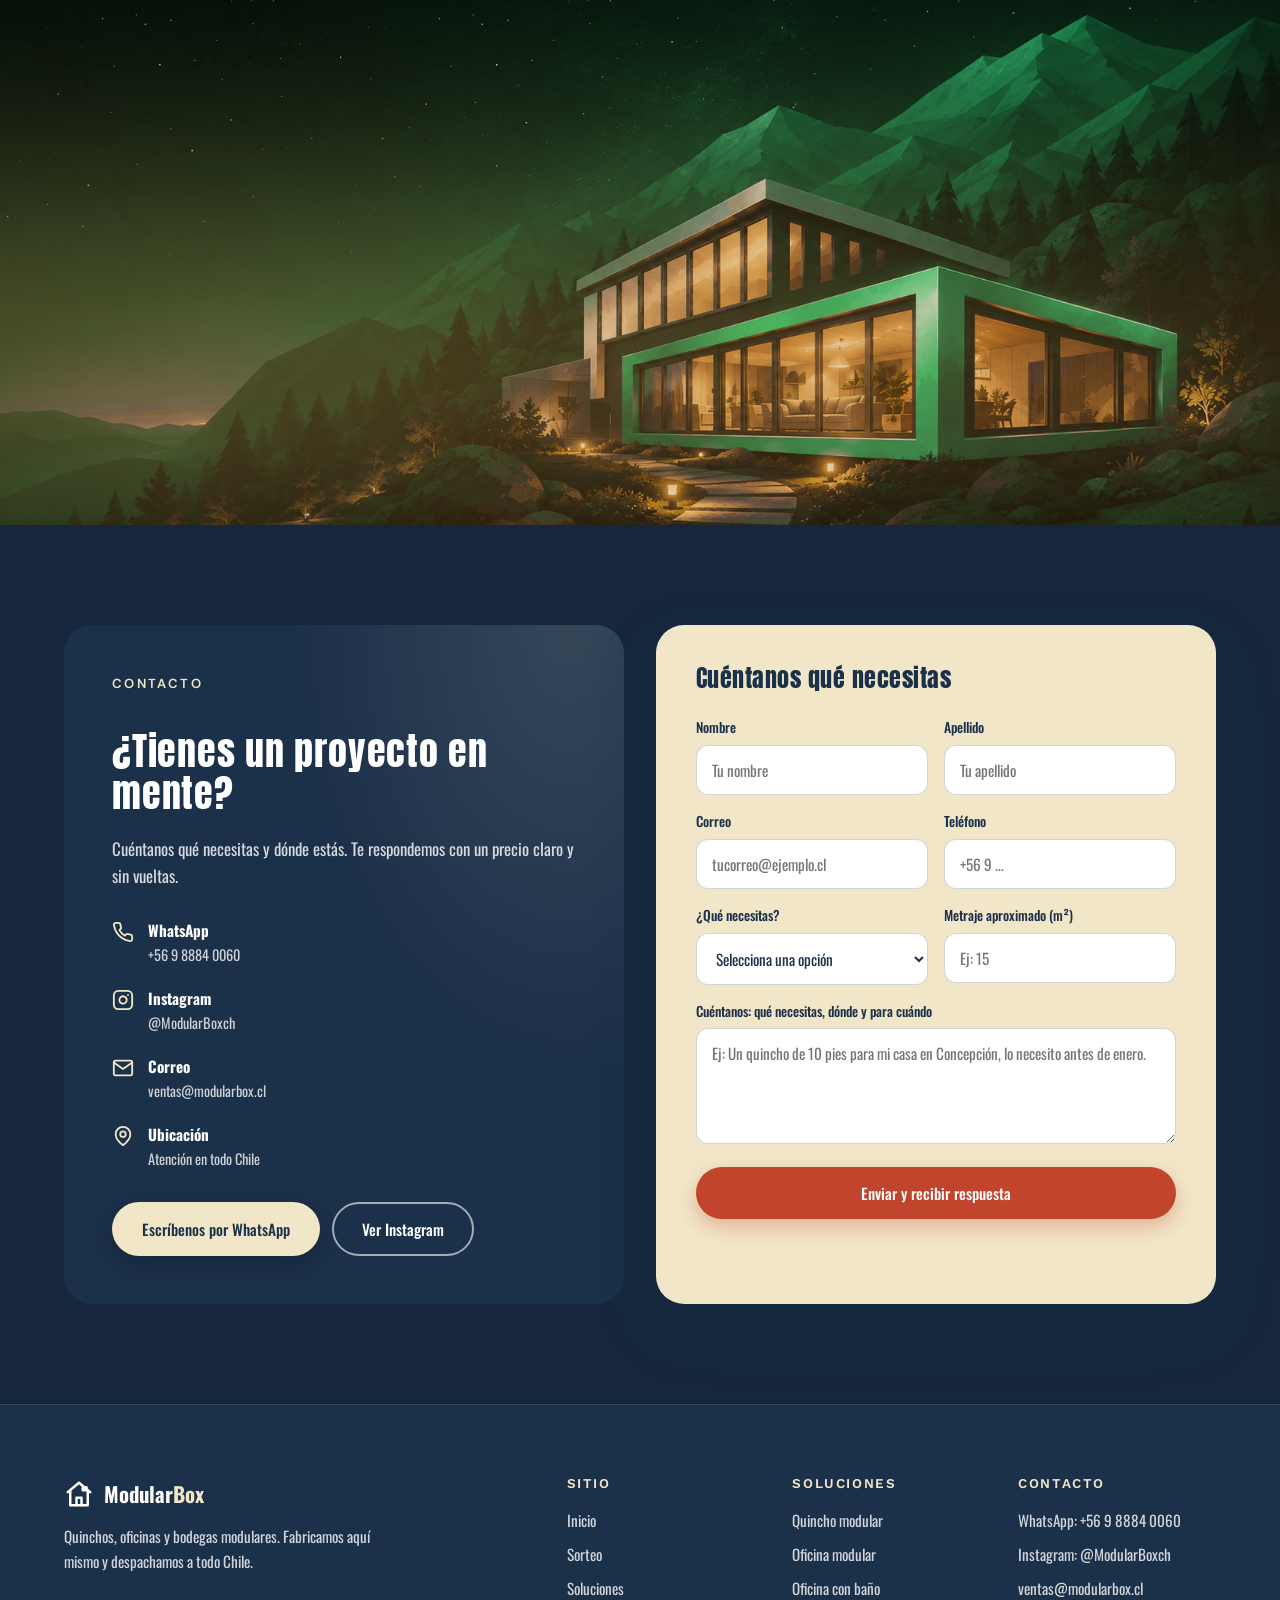
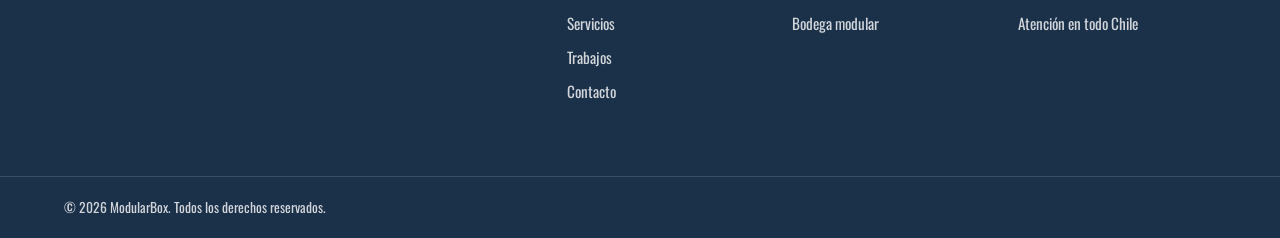
==== commit 68e737d7: "Agregar tipografías Anton, Oswald y Pacifico" ====
--- a/index.html
+++ b/index.html
@@ -8,7 +8,7 @@
   <meta name="theme-color" content="#1B3049" />
   <link rel="preconnect" href="https://fonts.googleapis.com" />
   <link rel="preconnect" href="https://fonts.gstatic.com" crossorigin />
-  <link href="https://fonts.googleapis.com/css2?family=Work+Sans:wght@300;400;500;600;700&family=DM+Sans:wght@400;500;600;700&display=swap" rel="stylesheet" />
+  <link href="https://fonts.googleapis.com/css2?family=Work+Sans:wght@300;400;500;600;700&family=DM+Sans:wght@400;500;600;700&family=Anton&family=Oswald:wght@400;500;700&family=Pacifico&display=swap" rel="stylesheet" />
   <link rel="stylesheet" href="css/styles.css" />
 </head>
 <body>
--- a/css/styles.css
+++ b/css/styles.css
@@ -23,6 +23,9 @@
 
   --font: "Work Sans", "Segoe UI", system-ui, -apple-system, Arial, sans-serif;
   --font-label: "DM Sans", "Segoe UI", system-ui, -apple-system, Arial, sans-serif;
+  --font-heading: "Anton", sans-serif;
+  --font-script: "Pacifico", cursive;
+  --font-body: "Oswald", sans-serif;
 
   --radius: 20px;
   --radius-lg: 32px;
@@ -37,7 +40,7 @@
 html { scroll-behavior: smooth; }
 
 body {
-  font-family: var(--font);
+  font-family: var(--font-body);
   color: var(--white);
   background: var(--bg-dark);
   line-height: 1.6;
@@ -48,7 +51,7 @@
 
 a { color: inherit; text-decoration: none; }
 
-h1, h2, h3, h4 { font-family: var(--font); font-weight: 600; line-height: 1.15; color: var(--white); }
+h1, h2, h3, h4 { font-family: var(--font-heading); font-weight: 400; line-height: 1.1; color: var(--white); letter-spacing: .02em; }
 
 ul { list-style: none; }
 
@@ -72,8 +75,8 @@
   color: var(--accent);
   margin-bottom: 14px;
 }
-.section-head h2 { font-size: clamp(2rem, 4.2vw, 3.4rem); letter-spacing: -.02em; margin-bottom: 18px; }
-.section-head p { color: var(--muted); font-size: 1.05rem; }
+.section-head h2 { font-family: var(--font-heading); font-size: clamp(2rem, 4.2vw, 3.4rem); letter-spacing: .02em; text-transform: uppercase; margin-bottom: 18px; }
+.section-head p { color: var(--muted); font-size: 1.05rem; font-family: var(--font-body); }
 
 .section-head.split {
   text-align: left;
@@ -101,8 +104,8 @@
   gap: 8px;
   padding: 13px 28px;
   border-radius: 999px;
-  font-family: var(--font);
-  font-weight: 600;
+  font-family: var(--font-body);
+  font-weight: 500;
   font-size: .95rem;
   border: 2px solid transparent;
   cursor: pointer;
@@ -179,7 +182,8 @@
   min-height: 92vh;
   display: flex;
   align-items: center;
-  color: var(--white);
+  background: var(--bg-light);
+  color: var(--ink);
   padding: 140px 0 100px;
   overflow: hidden;
 }
@@ -209,17 +213,19 @@
   height: auto;
   max-height: 480px;
   object-fit: contain;
-  filter: drop-shadow(0 20px 40px rgba(0, 0, 0, .35));
+  filter: drop-shadow(0 20px 40px rgba(27, 48, 73, .20));
 }
 
 .hero h1 {
-  font-size: clamp(2.4rem, 5vw, 4.3rem);
-  letter-spacing: -.025em;
+  font-family: var(--font-heading);
+  font-size: clamp(3rem, 6vw, 5.5rem);
+  letter-spacing: .03em;
+  text-transform: uppercase;
   margin-bottom: 24px;
-  color: var(--white);
-}
-
-.hero-sub { font-size: 1.15rem; color: rgba(255, 255, 255, .9); max-width: 520px; margin-bottom: 40px; }
+  color: var(--ink);
+}
+
+.hero-sub { font-size: 1.2rem; color: var(--muted); max-width: 520px; margin-bottom: 40px; font-family: var(--font-body); font-weight: 400; }
 
 .hero-actions { display: flex; gap: 16px; flex-wrap: wrap; }
 
@@ -684,8 +690,9 @@
    Soluciones / Modelos (tarjetas grandes alternadas)
    ========================================================================== */
 
-.modelos { background: var(--bg-light); }
-.modelos .section-head h2 { color: var(--ink); }
+.modelos { background: var(--bg-dark); }
+.modelos .section-head h2 { color: var(--white); }
+.modelos .section-head p { color: rgba(255, 255, 255, .75); }
 
 .alt-cards { display: grid; gap: 32px; }
 
